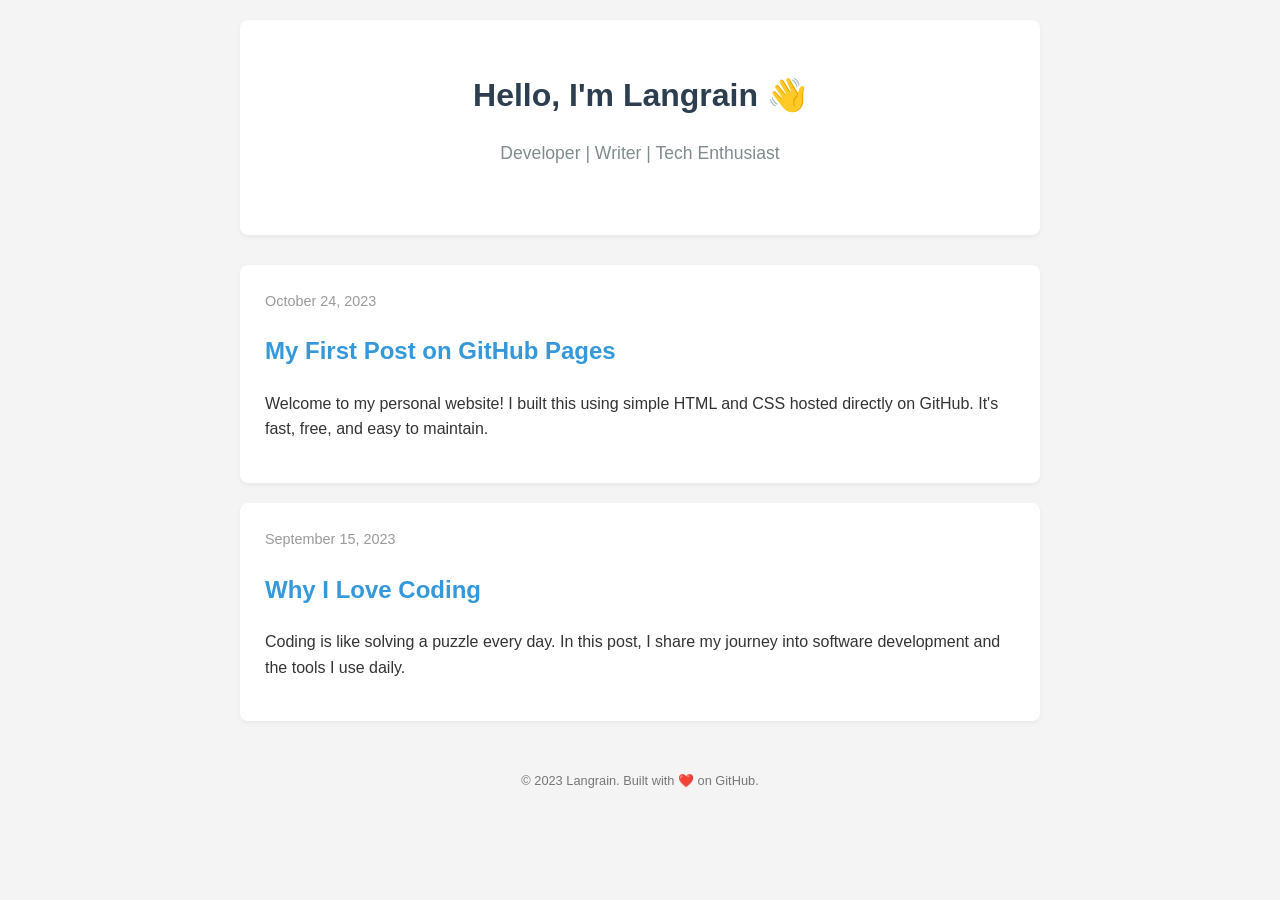
==== index.html @ 8a7f22d3 "Rename index to index.html" ====
<!DOCTYPE html>
<html lang="en">
<head>
    <meta charset="UTF-8">
    <meta name="viewport" content="width=device-width, initial-scale=1.0">
    <title>Langrain's Personal Blog</title>
    <style>
        body {
            font-family: 'Helvetica Neue', Arial, sans-serif;
            line-height: 1.6;
            color: #333;
            max-width: 800px;
            margin: 0 auto;
            padding: 20px;
            background-color: #f4f4f4;
        }
        header {
            text-align: center;
            padding: 50px 0;
            background: white;
            border-radius: 8px;
            box-shadow: 0 2px 5px rgba(0,0,0,0.05);
            margin-bottom: 30px;
        }
        h1 { margin: 0; color: #2c3e50; }
        .subtitle { color: #7f8c8d; font-size: 1.1em; }
        .post-card {
            background: white;
            padding: 25px;
            margin-bottom: 20px;
            border-radius: 8px;
            box-shadow: 0 2px 5px rgba(0,0,0,0.05);
        }
        .date { color: #999; font-size: 0.9em; display: block; margin-bottom: 10px; }
        a { color: #3498db; text-decoration: none; }
        a:hover { text-decoration: underline; }
        footer { text-align: center; margin-top: 50px; color: #777; font-size: 0.8em; }
    </style>
</head>
<body>

    <header>
        <h1>Hello, I'm Langrain 👋</h1>
        <p class="subtitle">Developer | Writer | Tech Enthusiast</p>
    </header>

    <main>
        <!-- Article 1 -->
        <article class="post-card">
            <span class="date">October 24, 2023</span>
            <h2><a href="#">My First Post on GitHub Pages</a></h2>
            <p>Welcome to my personal website! I built this using simple HTML and CSS hosted directly on GitHub. It's fast, free, and easy to maintain.</p>
        </article>

        <!-- Article 2 -->
        <article class="post-card">
            <span class="date">September 15, 2023</span>
            <h2><a href="#">Why I Love Coding</a></h2>
            <p>Coding is like solving a puzzle every day. In this post, I share my journey into software development and the tools I use daily.</p>
        </article>
    </main>

    <footer>
        <p>&copy; 2023 Langrain. Built with ❤️ on GitHub.</p>
    </footer>

</body>
</html>
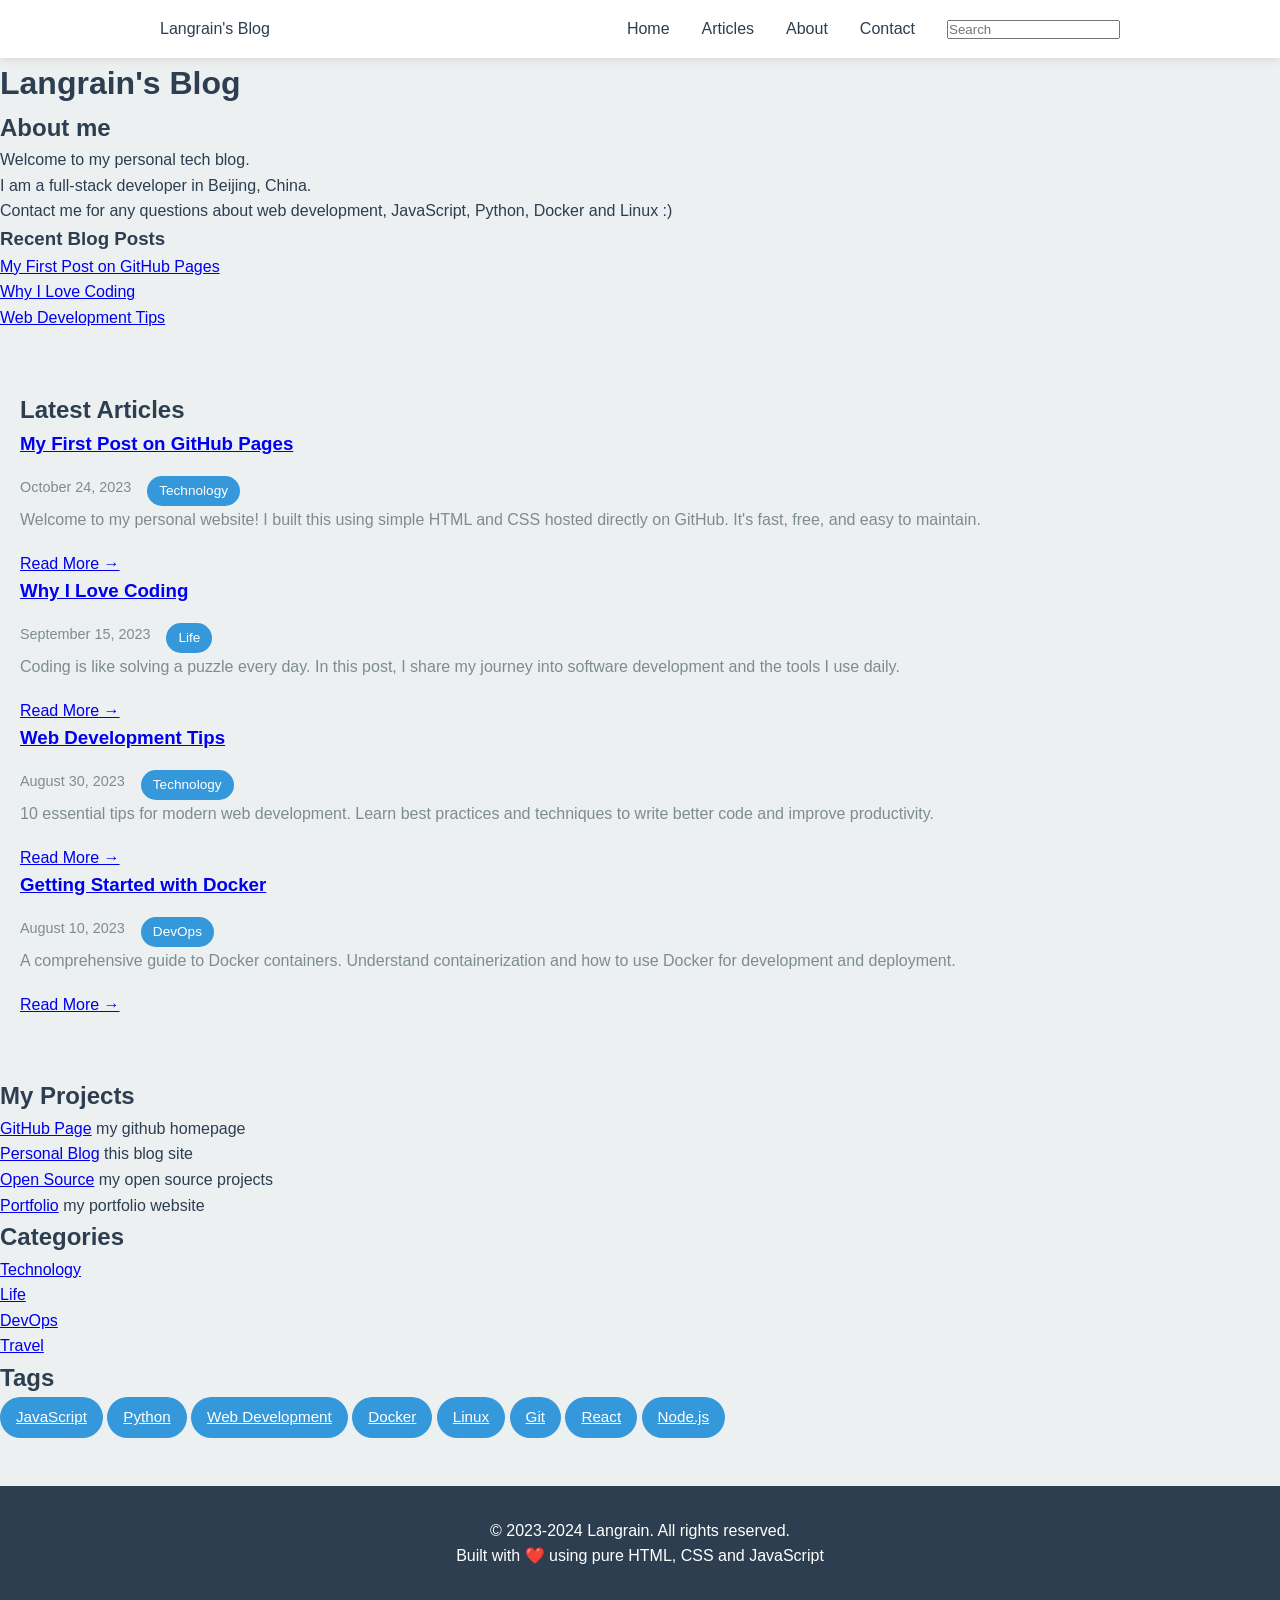
==== commit 502d3864: "更新为简约三栏布局设计" ====
--- a/index.html
+++ b/index.html
@@ -1,68 +1,136 @@
 <!DOCTYPE html>
-<html lang="en">
+<html lang="zh-CN">
 <head>
     <meta charset="UTF-8">
     <meta name="viewport" content="width=device-width, initial-scale=1.0">
-    <title>Langrain's Personal Blog</title>
-    <style>
-        body {
-            font-family: 'Helvetica Neue', Arial, sans-serif;
-            line-height: 1.6;
-            color: #333;
-            max-width: 800px;
-            margin: 0 auto;
-            padding: 20px;
-            background-color: #f4f4f4;
-        }
-        header {
-            text-align: center;
-            padding: 50px 0;
-            background: white;
-            border-radius: 8px;
-            box-shadow: 0 2px 5px rgba(0,0,0,0.05);
-            margin-bottom: 30px;
-        }
-        h1 { margin: 0; color: #2c3e50; }
-        .subtitle { color: #7f8c8d; font-size: 1.1em; }
-        .post-card {
-            background: white;
-            padding: 25px;
-            margin-bottom: 20px;
-            border-radius: 8px;
-            box-shadow: 0 2px 5px rgba(0,0,0,0.05);
-        }
-        .date { color: #999; font-size: 0.9em; display: block; margin-bottom: 10px; }
-        a { color: #3498db; text-decoration: none; }
-        a:hover { text-decoration: underline; }
-        footer { text-align: center; margin-top: 50px; color: #777; font-size: 0.8em; }
-    </style>
+    <meta name="description" content="Langrain的个人博客 - 分享技术、思想和生活">
+    <meta name="keywords" content="博客,编程,技术,开发者">
+    <meta name="author" content="Langrain">
+    <title>Langrain - 个人博客</title>
+    <link rel="stylesheet" href="styles.css">
 </head>
 <body>
+    <!-- 导航栏 -->
+    <nav class="navbar">
+        <div class="nav-container">
+            <span class="site-title">Langrain's Blog</span>
+            <ul class="nav-menu">
+                <li><a href="#" class="nav-link">Home</a></li>
+                <li><a href="#articles" class="nav-link">Articles</a></li>
+                <li><a href="#about" class="nav-link">About</a></li>
+                <li><a href="#contact" class="nav-link">Contact</a></li>
+                <li><input type="text" placeholder="Search" class="search-box"></li>
+            </ul>
+        </div>
+    </nav>
 
-    <header>
-        <h1>Hello, I'm Langrain 👋</h1>
-        <p class="subtitle">Developer | Writer | Tech Enthusiast</p>
+    <!-- 页面标题 -->
+    <header class="page-header">
+        <h1>Langrain's Blog</h1>
     </header>
 
-    <main>
-        <!-- Article 1 -->
-        <article class="post-card">
-            <span class="date">October 24, 2023</span>
-            <h2><a href="#">My First Post on GitHub Pages</a></h2>
-            <p>Welcome to my personal website! I built this using simple HTML and CSS hosted directly on GitHub. It's fast, free, and easy to maintain.</p>
-        </article>
+    <!-- 主容器 -->
+    <div class="main-container">
+        <!-- 左侧：关于我 -->
+        <aside class="sidebar left-sidebar">
+            <h2>About me</h2>
+            <p>Welcome to my personal tech blog.</p>
+            <p>I am a full-stack developer in Beijing, China.</p>
+            <p><span class="highlight">Contact me</span> for any questions about web development, JavaScript, Python, Docker and Linux :)</p>
+            
+            <h3>Recent Blog Posts</h3>
+            <ul class="recent-posts">
+                <li><a href="#">My First Post on GitHub Pages</a></li>
+                <li><a href="#">Why I Love Coding</a></li>
+                <li><a href="#">Web Development Tips</a></li>
+            </ul>
+        </aside>
 
-        <!-- Article 2 -->
-        <article class="post-card">
-            <span class="date">September 15, 2023</span>
-            <h2><a href="#">Why I Love Coding</a></h2>
-            <p>Coding is like solving a puzzle every day. In this post, I share my journey into software development and the tools I use daily.</p>
-        </article>
-    </main>
+        <!-- 中间：文章列表 -->
+        <main class="content">
+            <section id="articles" class="articles-section">
+                <h2>Latest Articles</h2>
+                
+                <article class="post">
+                    <h3 class="post-title"><a href="#">My First Post on GitHub Pages</a></h3>
+                    <div class="post-meta">
+                        <span class="date">October 24, 2023</span>
+                        <span class="category">Technology</span>
+                    </div>
+                    <p class="post-excerpt">Welcome to my personal website! I built this using simple HTML and CSS hosted directly on GitHub. It's fast, free, and easy to maintain.</p>
+                    <a href="#" class="read-more">Read More →</a>
+                </article>
 
-    <footer>
-        <p>&copy; 2023 Langrain. Built with ❤️ on GitHub.</p>
+                <article class="post">
+                    <h3 class="post-title"><a href="#">Why I Love Coding</a></h3>
+                    <div class="post-meta">
+                        <span class="date">September 15, 2023</span>
+                        <span class="category">Life</span>
+                    </div>
+                    <p class="post-excerpt">Coding is like solving a puzzle every day. In this post, I share my journey into software development and the tools I use daily.</p>
+                    <a href="#" class="read-more">Read More →</a>
+                </article>
+
+                <article class="post">
+                    <h3 class="post-title"><a href="#">Web Development Tips</a></h3>
+                    <div class="post-meta">
+                        <span class="date">August 30, 2023</span>
+                        <span class="category">Technology</span>
+                    </div>
+                    <p class="post-excerpt">10 essential tips for modern web development. Learn best practices and techniques to write better code and improve productivity.</p>
+                    <a href="#" class="read-more">Read More →</a>
+                </article>
+
+                <article class="post">
+                    <h3 class="post-title"><a href="#">Getting Started with Docker</a></h3>
+                    <div class="post-meta">
+                        <span class="date">August 10, 2023</span>
+                        <span class="category">DevOps</span>
+                    </div>
+                    <p class="post-excerpt">A comprehensive guide to Docker containers. Understand containerization and how to use Docker for development and deployment.</p>
+                    <a href="#" class="read-more">Read More →</a>
+                </article>
+            </section>
+        </main>
+
+        <!-- 右侧：项目 -->
+        <aside class="sidebar right-sidebar">
+            <h2>My Projects</h2>
+            <ul class="projects-list">
+                <li><a href="https://github.com/langrain" target="_blank">GitHub Page</a> my github homepage</li>
+                <li><a href="#" target="_blank">Personal Blog</a> this blog site</li>
+                <li><a href="#" target="_blank">Open Source</a> my open source projects</li>
+                <li><a href="#" target="_blank">Portfolio</a> my portfolio website</li>
+            </ul>
+
+            <h2>Categories</h2>
+            <ul class="categories-list">
+                <li><a href="#">Technology</a></li>
+                <li><a href="#">Life</a></li>
+                <li><a href="#">DevOps</a></li>
+                <li><a href="#">Travel</a></li>
+            </ul>
+
+            <h2>Tags</h2>
+            <div class="tags-cloud">
+                <a href="#" class="tag">JavaScript</a>
+                <a href="#" class="tag">Python</a>
+                <a href="#" class="tag">Web Development</a>
+                <a href="#" class="tag">Docker</a>
+                <a href="#" class="tag">Linux</a>
+                <a href="#" class="tag">Git</a>
+                <a href="#" class="tag">React</a>
+                <a href="#" class="tag">Node.js</a>
+            </div>
+        </aside>
+    </div>
+
+    <!-- 页脚 -->
+    <footer class="footer">
+        <p>&copy; 2023-2024 Langrain. All rights reserved.</p>
+        <p>Built with ❤️ using pure HTML, CSS and JavaScript</p>
     </footer>
 
+    <script src="script.js"></script>
 </body>
 </html>
--- a/styles.css
+++ b/styles.css
@@ -0,0 +1,440 @@
+/* ===== 全局样式 ===== */
+* {
+    margin: 0;
+    padding: 0;
+    box-sizing: border-box;
+}
+
+:root {
+    --primary-color: #3498db;
+    --secondary-color: #2c3e50;
+    --accent-color: #e74c3c;
+    --bg-light: #ecf0f1;
+    --bg-white: #ffffff;
+    --text-dark: #2c3e50;
+    --text-light: #7f8c8d;
+    --border-color: #bdc3c7;
+    --shadow: 0 2px 8px rgba(0, 0, 0, 0.1);
+    --shadow-lg: 0 4px 16px rgba(0, 0, 0, 0.15);
+}
+
+html {
+    scroll-behavior: smooth;
+}
+
+body {
+    font-family: 'Segoe UI', Tahoma, Geneva, Verdana, sans-serif;
+    line-height: 1.6;
+    color: var(--text-dark);
+    background-color: var(--bg-light);
+}
+
+.container {
+    max-width: 1000px;
+    margin: 0 auto;
+    padding: 0 20px;
+}
+
+/* ===== 导航栏 ===== */
+.navbar {
+    background: var(--bg-white);
+    box-shadow: var(--shadow);
+    position: sticky;
+    top: 0;
+    z-index: 100;
+}
+
+.nav-container {
+    max-width: 1000px;
+    margin: 0 auto;
+    padding: 1rem 20px;
+    display: flex;
+    justify-content: space-between;
+    align-items: center;
+}
+
+.nav-logo a {
+    font-size: 1.8rem;
+    font-weight: bold;
+    color: var(--primary-color);
+    text-decoration: none;
+}
+
+.nav-menu {
+    display: flex;
+    list-style: none;
+    gap: 2rem;
+}
+
+.nav-link {
+    color: var(--text-dark);
+    text-decoration: none;
+    font-weight: 500;
+    transition: color 0.3s ease;
+}
+
+.nav-link:hover {
+    color: var(--primary-color);
+}
+
+.hamburger {
+    display: none;
+    flex-direction: column;
+    cursor: pointer;
+}
+
+.hamburger span {
+    width: 25px;
+    height: 3px;
+    background: var(--text-dark);
+    margin: 5px 0;
+    transition: 0.3s;
+}
+
+/* ===== 英雄区 ===== */
+.hero {
+    background: linear-gradient(135deg, var(--primary-color), var(--secondary-color));
+    color: white;
+    padding: 100px 20px;
+    text-align: center;
+    animation: fadeIn 0.8s ease;
+}
+
+.hero-content h1 {
+    font-size: 3rem;
+    margin-bottom: 1rem;
+    animation: slideUp 0.8s ease;
+}
+
+.subtitle {
+    font-size: 1.5rem;
+    margin-bottom: 1rem;
+    opacity: 0.9;
+    animation: slideUp 0.8s ease 0.1s both;
+}
+
+.description {
+    font-size: 1.1rem;
+    margin-bottom: 2rem;
+    opacity: 0.85;
+    animation: slideUp 0.8s ease 0.2s both;
+}
+
+/* ===== 按钮 ===== */
+.btn {
+    display: inline-block;
+    padding: 12px 30px;
+    border: none;
+    border-radius: 5px;
+    font-size: 1rem;
+    font-weight: 600;
+    cursor: pointer;
+    text-decoration: none;
+    transition: all 0.3s ease;
+}
+
+.btn-primary {
+    background: var(--accent-color);
+    color: white;
+}
+
+.btn-primary:hover {
+    background: #c0392b;
+    transform: translateY(-2px);
+    box-shadow: var(--shadow-lg);
+}
+
+.btn-secondary {
+    background: var(--primary-color);
+    color: white;
+}
+
+.btn-secondary:hover {
+    background: #2980b9;
+    transform: translateY(-2px);
+}
+
+/* ===== 文章部分 ===== */
+.articles-section {
+    padding: 60px 20px;
+    background: var(--bg-light);
+}
+
+.section-title {
+    text-align: center;
+    font-size: 2.5rem;
+    margin-bottom: 3rem;
+    color: var(--text-dark);
+    position: relative;
+    padding-bottom: 1rem;
+}
+
+.section-title::after {
+    content: '';
+    display: block;
+    width: 60px;
+    height: 4px;
+    background: var(--primary-color);
+    margin: 1rem auto 0;
+}
+
+.articles-grid {
+    display: grid;
+    grid-template-columns: repeat(auto-fit, minmax(300px, 1fr));
+    gap: 2rem;
+    margin-bottom: 3rem;
+}
+
+.post-card {
+    background: var(--bg-white);
+    border-radius: 8px;
+    padding: 2rem;
+    box-shadow: var(--shadow);
+    transition: all 0.3s ease;
+    display: flex;
+    flex-direction: column;
+}
+
+.post-card:hover {
+    transform: translateY(-5px);
+    box-shadow: var(--shadow-lg);
+}
+
+.post-header {
+    margin-bottom: 1rem;
+}
+
+.post-header h3 {
+    margin-bottom: 0.5rem;
+}
+
+.post-header a {
+    color: var(--text-dark);
+    text-decoration: none;
+    font-weight: 600;
+}
+
+.post-header a:hover {
+    color: var(--primary-color);
+}
+
+.date {
+    color: var(--text-light);
+    font-size: 0.9rem;
+    display: block;
+}
+
+.post-excerpt {
+    color: var(--text-light);
+    margin-bottom: 1rem;
+    flex-grow: 1;
+    line-height: 1.8;
+}
+
+.post-meta {
+    display: flex;
+    gap: 1rem;
+    flex-wrap: wrap;
+    padding-top: 1rem;
+    border-top: 1px solid var(--bg-light);
+}
+
+.category {
+    display: inline-block;
+    background: var(--primary-color);
+    color: white;
+    padding: 4px 12px;
+    border-radius: 20px;
+    font-size: 0.85rem;
+    font-weight: 500;
+}
+
+.read-time {
+    color: var(--text-light);
+    font-size: 0.9rem;
+}
+
+.load-more {
+    text-align: center;
+}
+
+/* ===== 关于部分 ===== */
+.about-section {
+    padding: 60px 20px;
+    background: var(--bg-white);
+}
+
+.about-content {
+    max-width: 800px;
+    margin: 0 auto;
+}
+
+.about-text p {
+    font-size: 1.1rem;
+    line-height: 1.8;
+    margin-bottom: 1.5rem;
+    color: var(--text-light);
+}
+
+.skills {
+    margin-top: 2rem;
+}
+
+.skills h3 {
+    margin-bottom: 1rem;
+    color: var(--text-dark);
+}
+
+.skill-tags {
+    display: flex;
+    flex-wrap: wrap;
+    gap: 0.8rem;
+}
+
+.tag {
+    display: inline-block;
+    background: var(--primary-color);
+    color: white;
+    padding: 8px 16px;
+    border-radius: 25px;
+    font-size: 0.95rem;
+    font-weight: 500;
+}
+
+/* ===== 联系部分 ===== */
+.contact-section {
+    padding: 60px 20px;
+    background: var(--bg-light);
+}
+
+.contact-content {
+    text-align: center;
+    max-width: 800px;
+    margin: 0 auto;
+}
+
+.contact-content > p {
+    font-size: 1.1rem;
+    color: var(--text-light);
+    margin-bottom: 2rem;
+}
+
+.contact-links {
+    display: grid;
+    grid-template-columns: repeat(auto-fit, minmax(150px, 1fr));
+    gap: 2rem;
+    margin-top: 2rem;
+}
+
+.contact-item {
+    display: flex;
+    flex-direction: column;
+    align-items: center;
+    gap: 0.8rem;
+    padding: 2rem;
+    background: var(--bg-white);
+    border-radius: 8px;
+    text-decoration: none;
+    color: var(--text-dark);
+    transition: all 0.3s ease;
+    box-shadow: var(--shadow);
+}
+
+.contact-item:hover {
+    transform: translateY(-5px);
+    color: var(--primary-color);
+    box-shadow: var(--shadow-lg);
+}
+
+.contact-item .icon {
+    font-size: 2.5rem;
+}
+
+/* ===== 页脚 ===== */
+.footer {
+    background: var(--secondary-color);
+    color: white;
+    text-align: center;
+    padding: 2rem 20px;
+    margin-top: 3rem;
+}
+
+.footer-content p {
+    margin: 0.5rem 0;
+    opacity: 0.9;
+}
+
+/* ===== 动画 ===== */
+@keyframes fadeIn {
+    from {
+        opacity: 0;
+    }
+    to {
+        opacity: 1;
+    }
+}
+
+@keyframes slideUp {
+    from {
+        opacity: 0;
+        transform: translateY(20px);
+    }
+    to {
+        opacity: 1;
+        transform: translateY(0);
+    }
+}
+
+/* ===== 响应式设计 ===== */
+@media (max-width: 768px) {
+    .nav-menu {
+        display: none;
+    }
+
+    .hamburger {
+        display: flex;
+    }
+
+    .hero-content h1 {
+        font-size: 2rem;
+    }
+
+    .subtitle {
+        font-size: 1.2rem;
+    }
+
+    .section-title {
+        font-size: 2rem;
+    }
+
+    .articles-grid {
+        grid-template-columns: 1fr;
+    }
+
+    .contact-links {
+        grid-template-columns: repeat(2, 1fr);
+    }
+}
+
+@media (max-width: 480px) {
+    .hero-content h1 {
+        font-size: 1.5rem;
+    }
+
+    .subtitle {
+        font-size: 1rem;
+    }
+
+    .btn {
+        padding: 10px 20px;
+        font-size: 0.9rem;
+    }
+
+    .contact-links {
+        grid-template-columns: 1fr;
+    }
+
+    .skill-tags {
+        justify-content: center;
+    }
+}
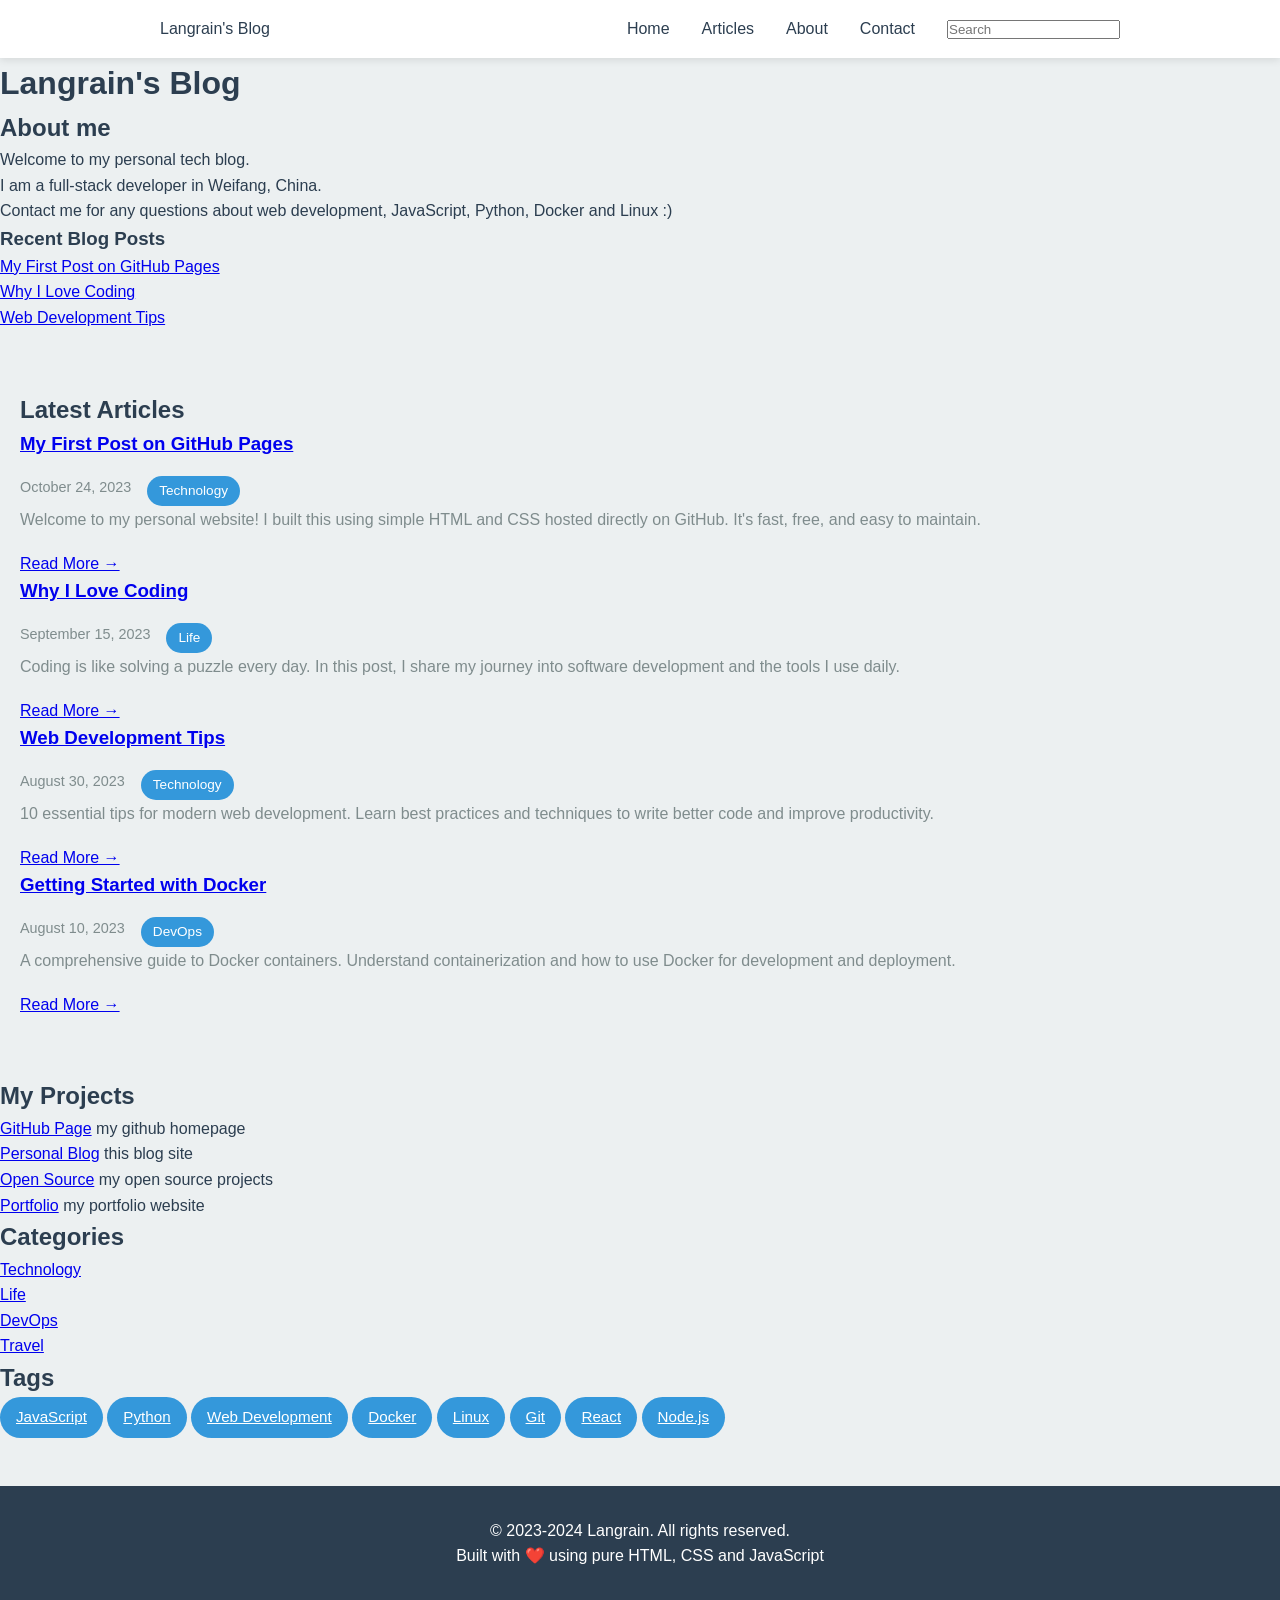
==== commit 73e848fc: "更新 index.html" ====
--- a/index.html
+++ b/index.html
@@ -6,7 +6,7 @@
     <meta name="description" content="Langrain的个人博客 - 分享技术、思想和生活">
     <meta name="keywords" content="博客,编程,技术,开发者">
     <meta name="author" content="Langrain">
-    <title>Langrain - 个人博客</title>
+    <title>Langrain - my blog</title>
     <link rel="stylesheet" href="styles.css">
 </head>
 <body>
@@ -35,7 +35,7 @@
         <aside class="sidebar left-sidebar">
             <h2>About me</h2>
             <p>Welcome to my personal tech blog.</p>
-            <p>I am a full-stack developer in Beijing, China.</p>
+            <p>I am a full-stack developer in Weifang, China.</p>
             <p><span class="highlight">Contact me</span> for any questions about web development, JavaScript, Python, Docker and Linux :)</p>
             
             <h3>Recent Blog Posts</h3>
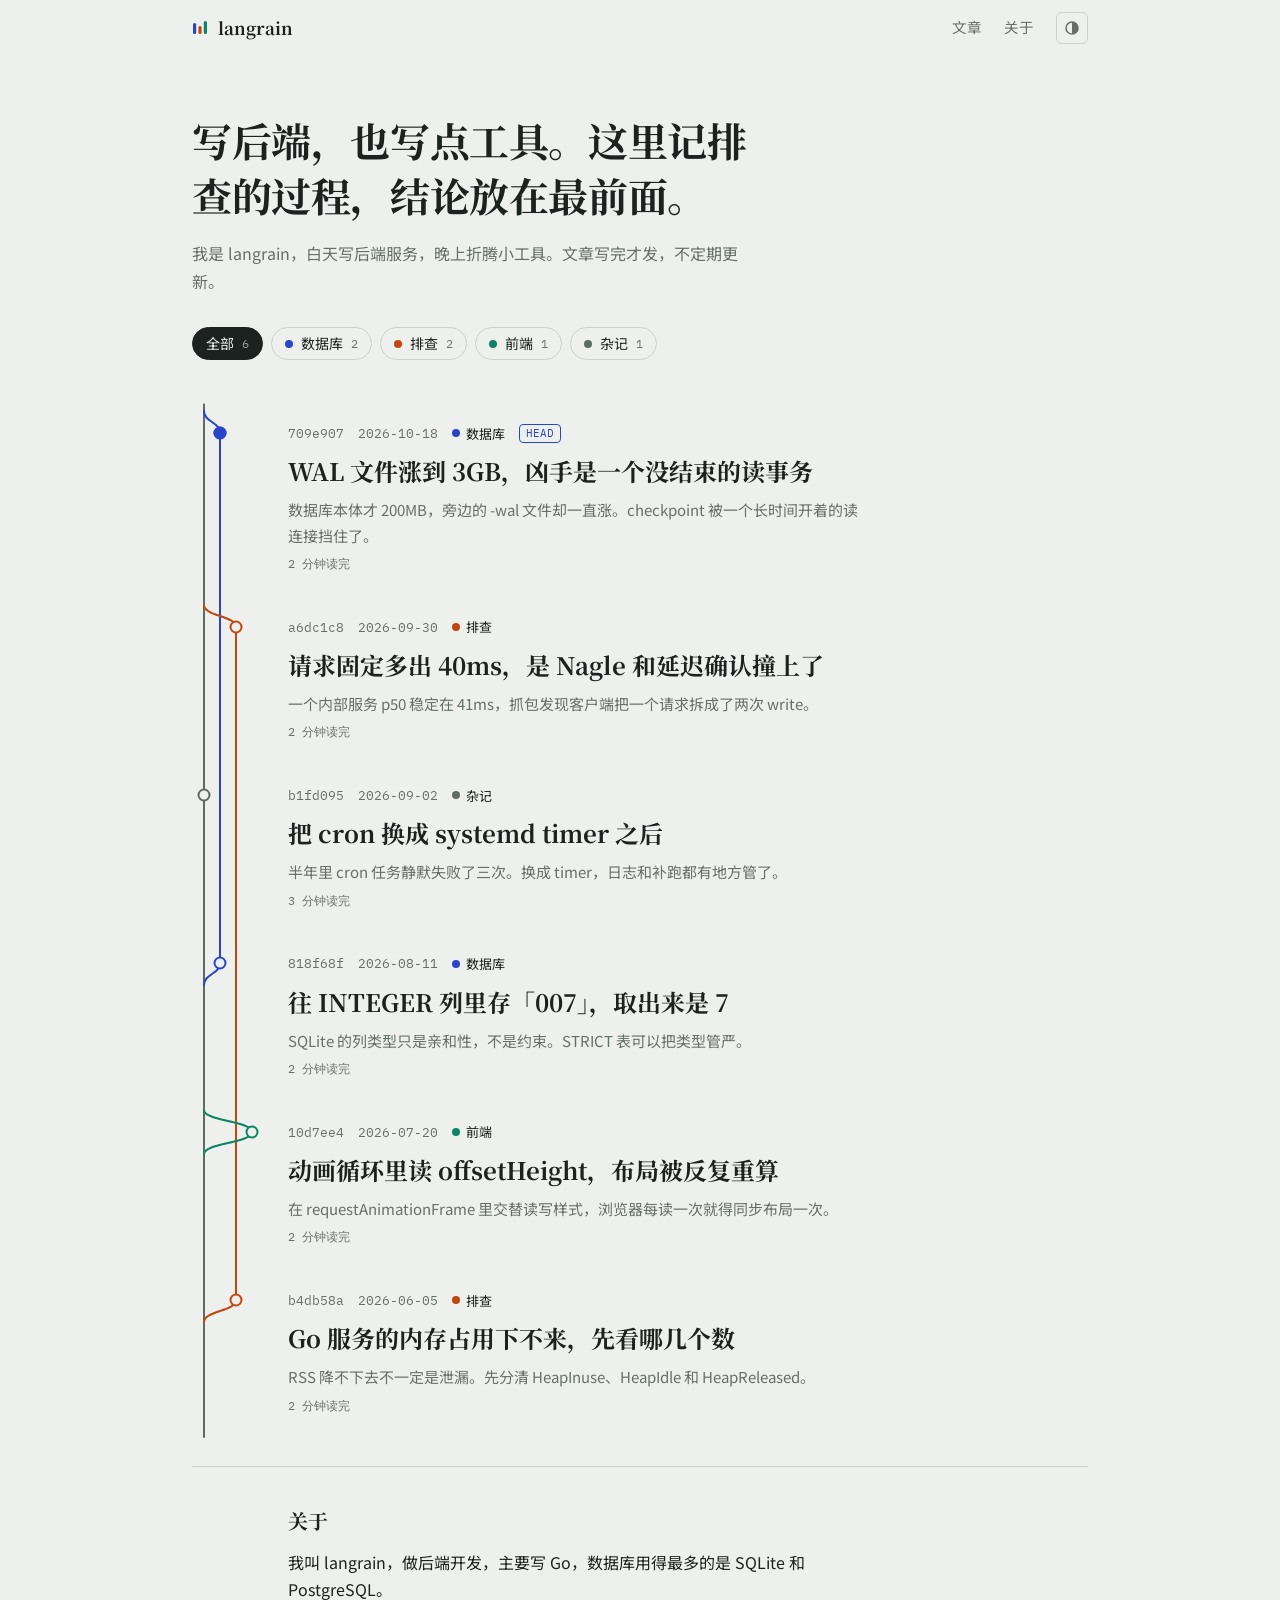
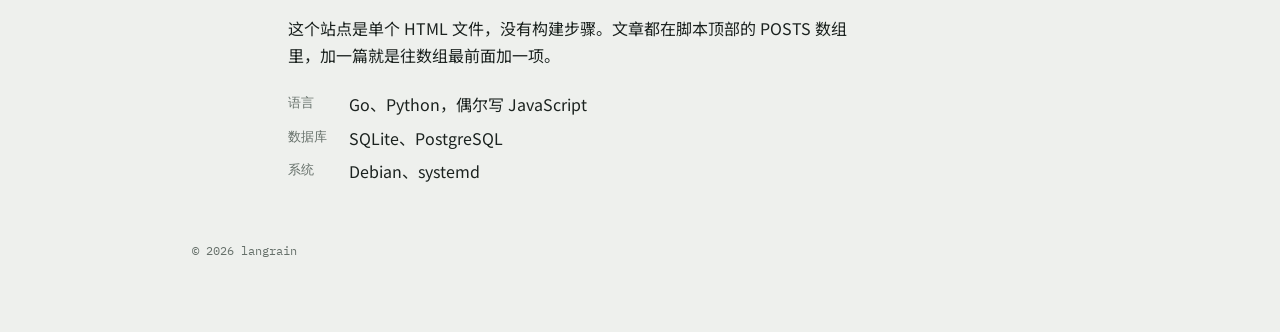
==== commit 9436d1ef: "Rename langrain 的笔记.html to index.html" ====
--- a/index.html
+++ b/index.html
@@ -1,136 +1,785 @@
-<!DOCTYPE html>
-<html lang="zh-CN">
-<head>
-    <meta charset="UTF-8">
-    <meta name="viewport" content="width=device-width, initial-scale=1.0">
-    <meta name="description" content="Langrain的个人博客 - 分享技术、思想和生活">
-    <meta name="keywords" content="博客,编程,技术,开发者">
-    <meta name="author" content="Langrain">
-    <title>Langrain - my blog</title>
-    <link rel="stylesheet" href="styles.css">
-</head>
-<body>
-    <!-- 导航栏 -->
-    <nav class="navbar">
-        <div class="nav-container">
-            <span class="site-title">Langrain's Blog</span>
-            <ul class="nav-menu">
-                <li><a href="#" class="nav-link">Home</a></li>
-                <li><a href="#articles" class="nav-link">Articles</a></li>
-                <li><a href="#about" class="nav-link">About</a></li>
-                <li><a href="#contact" class="nav-link">Contact</a></li>
-                <li><input type="text" placeholder="Search" class="search-box"></li>
-            </ul>
-        </div>
-    </nav>
-
-    <!-- 页面标题 -->
-    <header class="page-header">
-        <h1>Langrain's Blog</h1>
+<!doctype html><html><head><meta charset=utf8><meta name=viewport content="width=device-width,initial-scale=1,viewport-fit=cover"><style>:root{color-scheme:light;box-sizing:border-box;padding-top:env(safe-area-inset-top,0px);padding-bottom:env(safe-area-inset-bottom,0px)}html{scroll-padding-top:env(safe-area-inset-top,0px)}body{margin:0;padding:0;font:14px -apple-system,BlinkMacSystemFont,sans-serif;background:#fff;color:#000}img{max-width:100%}[hidden]:not([hidden=until-found i]){display:none!important}</style></head><body>
+<title>langrain 的笔记</title>
+<meta name="claude:viewport-fit-sides" content="cover">
+<link rel="stylesheet" href="https://fonts.googleapis.com/css2?family=IBM+Plex+Mono:wght@400;500&family=Noto+Sans+SC:wght@400;500;700&family=Noto+Serif+SC:wght@400;600;700&display=swap">
+<style>
+/* 版式：顶部一句话 + 一条提交历史。文章按时间倒序排在左侧的分支图旁边，分支对应主题（数据库 / 排查 / 前端 / 杂记）。 */
+:root {
+  --bg: #EEF0ED;
+  --ink: #1B221F;
+  --muted: #66706A;
+  --line: #CBD1CB;
+  --accent: #2B45C8;
+  --l0: #5F6B65;
+  --l1: #2B45C8;
+  --l2: #C2470F;
+  --l3: #0E8466;
+  --code-bg: #E3E7E2;
+  --code-ink: #1B221F;
+  --code-cmt: #76807A;
+  --code-str: #9A3A12;
+  --f-sans: "Noto Sans SC", "PingFang SC", "Hiragino Sans GB", "Microsoft YaHei", system-ui, sans-serif;
+  --f-serif: "Noto Serif SC", "Songti SC", "STSong", "SimSun", serif;
+  --f-mono: "IBM Plex Mono", ui-monospace, SFMono-Regular, Menlo, Consolas, monospace;
+  --measure: 42rem;
+  --rail-pad: 88px;
+}
+@media (prefers-color-scheme: dark) {
+  :root:not([data-theme="light"]) {
+    --bg: #141917;
+    --ink: #E1E7E3;
+    --muted: #8C9791;
+    --line: #2D3632;
+    --accent: #8CA0FF;
+    --l0: #9AA69F;
+    --l1: #8CA0FF;
+    --l2: #F29559;
+    --l3: #42CDA4;
+    --code-bg: #1B2220;
+    --code-ink: #E1E7E3;
+    --code-cmt: #7E8984;
+    --code-str: #F0A97C;
+    color-scheme: dark;
+  }
+}
+:root[data-theme="dark"] {
+  --bg: #141917;
+  --ink: #E1E7E3;
+  --muted: #8C9791;
+  --line: #2D3632;
+  --accent: #8CA0FF;
+  --l0: #9AA69F;
+  --l1: #8CA0FF;
+  --l2: #F29559;
+  --l3: #42CDA4;
+  --code-bg: #1B2220;
+  --code-ink: #E1E7E3;
+  --code-cmt: #7E8984;
+  --code-str: #F0A97C;
+  color-scheme: dark;
+}
+
+* { box-sizing: border-box; }
+html { -webkit-text-size-adjust: 100%; }
+body {
+  background: var(--bg);
+  color: var(--ink);
+  font: 16px/1.7 var(--f-sans);
+  -webkit-font-smoothing: antialiased;
+  transition: background-color .3s, color .3s;
+}
+body::before {
+  content: ""; position: fixed; inset: 0 0 auto; height: env(safe-area-inset-top, 0px);
+  z-index: 10; background: var(--bg);
+}
+::selection { background: color-mix(in srgb, var(--accent) 28%, transparent); }
+a { color: inherit; }
+:focus-visible { outline: 2px solid var(--accent); outline-offset: 3px; border-radius: 2px; }
+button { font: inherit; color: inherit; }
+
+.shell {
+  padding-block: 0;
+  padding-left: max(16px, env(safe-area-inset-left, 0px));
+  padding-right: max(16px, env(safe-area-inset-right, 0px));
+  overflow-x: clip;
+}
+.wrap { max-width: 56rem; margin: 0 auto; }
+
+/* 顶栏 */
+.top {
+  position: sticky; top: env(safe-area-inset-top, 0px); z-index: 12;
+  display: flex; align-items: center; justify-content: space-between;
+  height: 56px; background: var(--bg);
+  border-bottom: 1px solid transparent;
+  transition: border-color .25s, background-color .3s;
+}
+.top.stuck { border-bottom-color: var(--line); }
+.brand { display: inline-flex; align-items: center; gap: 10px; text-decoration: none; font: 700 17px/1 var(--f-serif); }
+.brand svg rect { transition: transform .3s cubic-bezier(.3,1.5,.5,1); transform-box: fill-box; transform-origin: 50% 100%; }
+.brand:hover svg rect:nth-child(1) { transform: scaleY(.7); }
+.brand:hover svg rect:nth-child(2) { transform: scaleY(1.3); }
+.brand:hover svg rect:nth-child(3) { transform: scaleY(.85); }
+.nav { display: flex; align-items: center; gap: 22px; }
+.nav a { text-decoration: none; font-size: 14.5px; color: var(--muted); transition: color .2s; }
+.nav a:hover { color: var(--ink); }
+.theme {
+  width: 32px; height: 32px; display: grid; place-items: center; cursor: pointer;
+  background: transparent; border: 1px solid var(--line); border-radius: 6px; color: var(--muted);
+  transition: color .2s, border-color .2s;
+}
+.theme:hover { color: var(--ink); border-color: var(--muted); }
+.theme svg { transition: transform .5s cubic-bezier(.3,1.4,.5,1); }
+.theme.flip svg { transform: rotate(180deg); }
+
+/* 进场 */
+#view.enter { animation: enter .4s cubic-bezier(.2,.7,.2,1); }
+@keyframes enter { from { opacity: 0; transform: translateY(10px); } }
+
+/* 首页 */
+.intro { padding: 56px 0 8px; }
+.lede {
+  margin: 0; max-width: 22em;
+  font: 700 clamp(1.65rem, 4.6vw, 2.5rem)/1.38 var(--f-serif);
+  letter-spacing: -.01em; text-wrap: balance;
+}
+.sub { margin: 18px 0 0; max-width: 36em; color: var(--muted); }
+.chips { display: flex; flex-wrap: wrap; gap: 8px; margin-top: 32px; }
+.chip {
+  display: inline-flex; align-items: center; gap: 8px; cursor: pointer;
+  padding: 6px 13px; font-size: 14px; line-height: 1.4;
+  background: transparent; border: 1px solid var(--line); border-radius: 999px;
+  transition: background-color .2s, color .2s, border-color .2s;
+}
+.chip:hover { border-color: var(--muted); }
+.chip[aria-pressed="true"] { background: var(--ink); color: var(--bg); border-color: var(--ink); }
+.chip .n { font: 12px/1 var(--f-mono); opacity: .6; }
+.dot { display: inline-block; width: 8px; height: 8px; border-radius: 50%; flex: none; }
+
+.log { position: relative; margin-top: 36px; }
+.commits { list-style: none; margin: 0; padding: 18px 0 0; position: relative; }
+#graph { position: absolute; left: 0; top: 0; pointer-events: none; overflow: visible; }
+.commit {
+  position: relative; padding: 0 0 46px var(--rail-pad);
+  transition: opacity .35s;
+}
+.commit.dim { opacity: .32; }
+.meta { display: flex; flex-wrap: wrap; align-items: center; gap: 4px 14px; min-height: 22px; font: 12.5px/1.2 var(--f-mono); color: var(--muted); }
+.br { display: inline-flex; align-items: center; gap: 6px; font: 13px/1.2 var(--f-sans); color: var(--ink); }
+.headb { padding: 2px 6px; border: 1px solid var(--accent); border-radius: 4px; color: var(--accent); font-size: 11px; }
+.commit h2 {
+  margin: 10px 0 8px; font: 700 clamp(1.2rem, 2.6vw, 1.5rem)/1.45 var(--f-serif);
+  text-wrap: balance; transition: transform .25s cubic-bezier(.2,.7,.2,1);
+}
+.commit:hover h2 { transform: translateX(4px); }
+.commit h2 a {
+  text-decoration: none; padding-bottom: 2px;
+  background: linear-gradient(var(--c), var(--c)) 0 100% / 0 2px no-repeat;
+  transition: background-size .35s cubic-bezier(.2,.7,.2,1);
+}
+.commit:hover h2 a, .commit h2 a:focus-visible { background-size: 100% 2px; }
+.commit h2 a::after { content: ""; position: absolute; inset: 0; }
+.sum { margin: 0; max-width: 38em; font-size: 15px; color: var(--muted); }
+.foot { margin: 10px 0 0; font: 12px/1 var(--f-mono); color: var(--muted); }
+
+/* 分支图 */
+.gp { fill: none; stroke-width: 2; stroke-linecap: round; stroke-dasharray: .1 6; opacity: .45; }
+.p { fill: none; stroke-width: 2; stroke-linecap: round; }
+.gnode { fill: none; stroke-width: 1.5; opacity: .4; }
+.node {
+  fill: var(--bg); stroke-width: 2;
+  transform-box: fill-box; transform-origin: center; transform: scale(.4); opacity: 0;
+  transition: transform .4s cubic-bezier(.3,1.6,.5,1), opacity .2s;
+}
+.node.on { transform: scale(1); opacity: 1; }
+.node.on.hot { transform: scale(1.4); }
+.pulse { fill: none; stroke-width: 2; transform-box: fill-box; transform-origin: center; animation: pulse 2.6s ease-out infinite; }
+@keyframes pulse { 0% { transform: scale(1); opacity: .7; } 70%, 100% { transform: scale(2.6); opacity: 0; } }
+#graph [data-b] { transition: opacity .35s; }
+#graph [data-b].dim { opacity: .14; }
+
+.about { margin-top: 8px; padding: 40px 0 0 var(--rail-pad); border-top: 1px solid var(--line); scroll-margin-top: 72px; }
+.about h2 { margin: 0 0 14px; font: 700 1.25rem/1.4 var(--f-serif); }
+.about p { margin: 0 0 12px; max-width: 36em; }
+.about dl { display: grid; grid-template-columns: auto 1fr; gap: 6px 22px; margin: 22px 0 0; }
+.about dt { font: 13px/1.9 var(--f-mono); color: var(--muted); }
+.about dd { margin: 0; }
+.foot-site { padding: 56px 0 72px; font: 12px/1.6 var(--f-mono); color: var(--muted); }
+
+/* 文章 */
+#bar { position: fixed; left: 0; right: 0; top: env(safe-area-inset-top, 0px); height: 2px; z-index: 20; background: var(--accent); transform-origin: 0 50%; transform: scaleX(0); }
+.post { position: relative; max-width: var(--measure); margin: 0 auto; padding: 36px 0 24px; }
+.back { display: inline-flex; align-items: center; gap: 6px; font-size: 14px; color: var(--muted); text-decoration: none; transition: color .2s; }
+.back:hover { color: var(--ink); }
+.back svg { transition: transform .25s; }
+.back:hover svg { transform: translateX(-3px); }
+.post .meta { margin-top: 28px; }
+.post h1 { margin: 14px 0 14px; font: 700 clamp(1.7rem, 4.6vw, 2.4rem)/1.35 var(--f-serif); text-wrap: balance; }
+.dek { margin: 0; color: var(--muted); }
+.prose { margin-top: 40px; font: 17.5px/1.95 var(--f-serif); }
+.prose p { margin: 0 0 1.3em; }
+.prose h2 { margin: 2.1em 0 .7em; font: 700 1.3rem/1.5 var(--f-serif); scroll-margin-top: 84px; }
+.prose ul { margin: 0 0 1.3em; padding-left: 1.3em; }
+.prose li { margin: .4em 0; }
+.prose code { padding: .1em .38em; background: var(--code-bg); border-radius: 4px; font: .84em var(--f-mono); overflow-wrap: anywhere; }
+.code { margin: 1.6em 0; background: var(--code-bg); border-radius: 6px; overflow: hidden; font-family: var(--f-sans); }
+.code figcaption { display: flex; align-items: center; justify-content: space-between; padding: 5px 8px 5px 14px; border-bottom: 1px solid var(--line); font: 12px/1.6 var(--f-mono); color: var(--muted); }
+.copy { cursor: pointer; padding: 2px 9px; background: transparent; border: 1px solid transparent; border-radius: 4px; font: 12px/1.6 var(--f-sans); color: var(--muted); transition: color .2s, border-color .2s, background-color .2s; }
+.copy:hover { color: var(--ink); border-color: var(--line); }
+.copy.ok { color: var(--bg); background: var(--l3); border-color: var(--l3); }
+.code pre { margin: 0; padding: 14px 16px; overflow-x: auto; font: 13.5px/1.7 var(--f-mono); color: var(--code-ink); tab-size: 4; }
+.cmt { color: var(--code-cmt); }
+.str { color: var(--code-str); }
+
+.pager { display: grid; grid-template-columns: 1fr 1fr; gap: 16px; margin-top: 64px; padding-top: 22px; border-top: 1px solid var(--line); }
+.pg { display: block; padding: 6px 0; text-decoration: none; }
+.pg small { display: block; font: 12px/1.8 var(--f-mono); color: var(--muted); }
+.pg b { font: 600 16px/1.5 var(--f-serif); background: linear-gradient(currentColor, currentColor) 0 100% / 0 1px no-repeat; transition: background-size .3s; }
+.pg:hover b { background-size: 100% 1px; }
+.pg.next { text-align: right; }
+.pg.next b { background-position: 100% 100%; }
+
+.toc { display: none; }
+@media (min-width: 1240px) {
+  .toc { display: block; position: absolute; left: calc(100% + 48px); top: 0; bottom: 0; width: 190px; }
+  .toc nav { position: sticky; top: 96px; }
+  .toc ul { margin: 0; padding: 0; list-style: none; border-left: 1px solid var(--line); }
+  .toc button {
+    display: block; width: 100%; margin-left: -1px; padding: 6px 0 6px 14px; text-align: left; cursor: pointer;
+    background: none; border: 0; border-left: 2px solid transparent;
+    font-size: 13px; line-height: 1.5; color: var(--muted);
+    transition: color .2s, border-color .2s;
+  }
+  .toc button:hover { color: var(--ink); }
+  .toc li.on button { color: var(--ink); border-left-color: var(--accent); }
+}
+
+@media (max-width: 520px) {
+  .intro { padding-top: 40px; }
+  .pager { grid-template-columns: 1fr; }
+  .pg.next { text-align: left; }
+  .pg.next b { background-position: 0 100%; }
+  .prose { font-size: 17px; }
+}
+@media (prefers-reduced-motion: reduce) {
+  *, *::before, *::after { animation: none !important; transition: none !important; }
+}
+</style>
+
+<div class="shell">
+  <div class="wrap">
+    <header class="top" id="head">
+      <a class="brand" href="#" aria-label="langrain 的笔记，回到文章列表">
+        <svg width="16" height="16" viewBox="0 0 16 16" aria-hidden="true">
+          <rect x="1" y="3" width="3.2" height="11" rx="1.6" style="fill:var(--l1)"/>
+          <rect x="6.4" y="6" width="3.2" height="8" rx="1.6" style="fill:var(--l2)"/>
+          <rect x="11.8" y="1" width="3.2" height="13" rx="1.6" style="fill:var(--l3)"/>
+        </svg>
+        langrain
+      </a>
+      <nav class="nav" aria-label="站点">
+        <a href="#">文章</a>
+        <a href="#about">关于</a>
+        <button class="theme" id="theme" type="button" aria-label="切换深色或浅色" title="切换深色或浅色">
+          <svg width="16" height="16" viewBox="0 0 16 16" aria-hidden="true"><circle cx="8" cy="8" r="6" fill="none" stroke="currentColor" stroke-width="1.5"/><path d="M8 2a6 6 0 0 1 0 12z" fill="currentColor"/></svg>
+        </button>
+      </nav>
     </header>
-
-    <!-- 主容器 -->
-    <div class="main-container">
-        <!-- 左侧：关于我 -->
-        <aside class="sidebar left-sidebar">
-            <h2>About me</h2>
-            <p>Welcome to my personal tech blog.</p>
-            <p>I am a full-stack developer in Weifang, China.</p>
-            <p><span class="highlight">Contact me</span> for any questions about web development, JavaScript, Python, Docker and Linux :)</p>
-            
-            <h3>Recent Blog Posts</h3>
-            <ul class="recent-posts">
-                <li><a href="#">My First Post on GitHub Pages</a></li>
-                <li><a href="#">Why I Love Coding</a></li>
-                <li><a href="#">Web Development Tips</a></li>
-            </ul>
-        </aside>
-
-        <!-- 中间：文章列表 -->
-        <main class="content">
-            <section id="articles" class="articles-section">
-                <h2>Latest Articles</h2>
-                
-                <article class="post">
-                    <h3 class="post-title"><a href="#">My First Post on GitHub Pages</a></h3>
-                    <div class="post-meta">
-                        <span class="date">October 24, 2023</span>
-                        <span class="category">Technology</span>
-                    </div>
-                    <p class="post-excerpt">Welcome to my personal website! I built this using simple HTML and CSS hosted directly on GitHub. It's fast, free, and easy to maintain.</p>
-                    <a href="#" class="read-more">Read More →</a>
-                </article>
-
-                <article class="post">
-                    <h3 class="post-title"><a href="#">Why I Love Coding</a></h3>
-                    <div class="post-meta">
-                        <span class="date">September 15, 2023</span>
-                        <span class="category">Life</span>
-                    </div>
-                    <p class="post-excerpt">Coding is like solving a puzzle every day. In this post, I share my journey into software development and the tools I use daily.</p>
-                    <a href="#" class="read-more">Read More →</a>
-                </article>
-
-                <article class="post">
-                    <h3 class="post-title"><a href="#">Web Development Tips</a></h3>
-                    <div class="post-meta">
-                        <span class="date">August 30, 2023</span>
-                        <span class="category">Technology</span>
-                    </div>
-                    <p class="post-excerpt">10 essential tips for modern web development. Learn best practices and techniques to write better code and improve productivity.</p>
-                    <a href="#" class="read-more">Read More →</a>
-                </article>
-
-                <article class="post">
-                    <h3 class="post-title"><a href="#">Getting Started with Docker</a></h3>
-                    <div class="post-meta">
-                        <span class="date">August 10, 2023</span>
-                        <span class="category">DevOps</span>
-                    </div>
-                    <p class="post-excerpt">A comprehensive guide to Docker containers. Understand containerization and how to use Docker for development and deployment.</p>
-                    <a href="#" class="read-more">Read More →</a>
-                </article>
-            </section>
-        </main>
-
-        <!-- 右侧：项目 -->
-        <aside class="sidebar right-sidebar">
-            <h2>My Projects</h2>
-            <ul class="projects-list">
-                <li><a href="https://github.com/langrain" target="_blank">GitHub Page</a> my github homepage</li>
-                <li><a href="#" target="_blank">Personal Blog</a> this blog site</li>
-                <li><a href="#" target="_blank">Open Source</a> my open source projects</li>
-                <li><a href="#" target="_blank">Portfolio</a> my portfolio website</li>
-            </ul>
-
-            <h2>Categories</h2>
-            <ul class="categories-list">
-                <li><a href="#">Technology</a></li>
-                <li><a href="#">Life</a></li>
-                <li><a href="#">DevOps</a></li>
-                <li><a href="#">Travel</a></li>
-            </ul>
-
-            <h2>Tags</h2>
-            <div class="tags-cloud">
-                <a href="#" class="tag">JavaScript</a>
-                <a href="#" class="tag">Python</a>
-                <a href="#" class="tag">Web Development</a>
-                <a href="#" class="tag">Docker</a>
-                <a href="#" class="tag">Linux</a>
-                <a href="#" class="tag">Git</a>
-                <a href="#" class="tag">React</a>
-                <a href="#" class="tag">Node.js</a>
-            </div>
-        </aside>
-    </div>
-
-    <!-- 页脚 -->
-    <footer class="footer">
-        <p>&copy; 2023-2024 Langrain. All rights reserved.</p>
-        <p>Built with ❤️ using pure HTML, CSS and JavaScript</p>
-    </footer>
-
-    <script src="script.js"></script>
-</body>
-</html>
+    <main id="view"></main>
+    <noscript><p>需要开启 JavaScript 才能显示文章。</p></noscript>
+    <footer class="foot-site" id="foot"></footer>
+  </div>
+</div>
+<div id="bar" hidden></div>
+
+<script>
+(function () {
+'use strict';
+
+var $ = function (s, r) { return (r || document).querySelector(s); };
+var $$ = function (s, r) { return Array.prototype.slice.call((r || document).querySelectorAll(s)); };
+var root = document.documentElement;
+var reduced = matchMedia('(prefers-reduced-motion: reduce)').matches;
+var esc = function (s) { return String(s).replace(/&/g, '&amp;').replace(/</g, '&lt;').replace(/>/g, '&gt;'); };
+var inline = function (s) { return esc(s).replace(/`([^`]+)`/g, '<code>$1</code>'); };
+var clamp = function (v, a, b) { return Math.min(b, Math.max(a, v)); };
+
+/* ---------- 内容：加一篇文章就是往 POSTS 最前面加一项 ---------- */
+
+var BR = {
+  note:  { name: '杂记',   lane: 0, color: '--l0' },
+  db:    { name: '数据库', lane: 1, color: '--l1' },
+  debug: { name: '排查',   lane: 2, color: '--l2' },
+  fe:    { name: '前端',   lane: 3, color: '--l3' }
+};
+var CHIPS = ['all', 'db', 'debug', 'fe', 'note'];
+
+var POSTS = [
+{
+  slug: 'wal-checkpoint', branch: 'db', date: '2026-10-18',
+  title: 'WAL 文件涨到 3GB，凶手是一个没结束的读事务',
+  sum: '数据库本体才 200MB，旁边的 -wal 文件却一直涨。checkpoint 被一个长时间开着的读连接挡住了。',
+  body: [
+    ['p', '服务跑了两周，数据库本体 200MB，旁边的 `app.db-wal` 却有 3GB。先说结论：有个读连接一直开着事务，checkpoint 没法越过它，WAL 只能不断往后追加，没法从头复用。'],
+    ['h', '先确认是不是 checkpoint 没跑完'],
+    ['p', '`PRAGMA wal_checkpoint(PASSIVE)` 返回三个数：busy、WAL 里的总页数、已经写回主库的页数。后两个差得越多，积压越多。'],
+    ['code', 'sql', `PRAGMA wal_checkpoint(PASSIVE);
+-- busy | log    | checkpointed
+--    0 | 786432 | 1024`],
+    ['p', '786432 页乘以 4096 字节正好是 3GB，而写回主库的只有 1024 页。'],
+    ['h', '为什么会这样'],
+    ['p', 'WAL 模式下，读事务开始时会记下 WAL 当时的末尾位置，之后这个读者看到的就是那一刻的快照。checkpoint 只能把这个位置之前的页写回主库，而且要等所有读者都不再依赖旧页，才能从 WAL 开头重新写。一个不结束的读事务，就把这个位置钉住了。'],
+    ['p', '我这里的读连接是个导出任务：用游标一行行读，中间还要调外部接口，一个事务开了十几个小时。'],
+    ['h', '处理'],
+    ['p', '先把导出任务停掉，再手动收一次：'],
+    ['code', 'sql', `PRAGMA wal_checkpoint(TRUNCATE);`],
+    ['p', '`TRUNCATE` 会等写者和读者都让开，把所有页写回主库，再把 WAL 截成 0 字节。读者一直不走的话它会返回 busy，设了 `busy_timeout` 就等到超时。所以治本的办法是改任务：每批取 1000 行就提交，用 `WHERE id > ?` 翻页，不用长游标。'],
+    ['p', '还有一点。`wal_autocheckpoint` 默认是 1000 页，只在提交时尝试一次不阻塞的 checkpoint，被读者挡住就放弃，也不报错。这个问题在日志里看不到，我现在直接监控 `-wal` 文件的大小。']
+  ]
+},
+{
+  slug: 'tcp-40ms', branch: 'debug', date: '2026-09-30',
+  title: '请求固定多出 40ms，是 Nagle 和延迟确认撞上了',
+  sum: '一个内部服务 p50 稳定在 41ms，抓包发现客户端把一个请求拆成了两次 write。',
+  body: [
+    ['p', '一个内部小服务，本机压测单次请求 1ms，放到测试环境 p50 却稳定在 41ms。数字这么整齐，多半不是业务慢，而是哪里有个定时器在等。'],
+    ['h', '抓包'],
+    ['p', '在服务端抓一次请求，用 `-ttt` 看包与包之间的间隔：'],
+    ['code', 'sh', `tcpdump -i eth0 -nn -ttt port 9000`],
+    ['p', '客户端先发来 4 字节的长度头，隔了约 40ms，才发正文。这 40ms 里服务端一直没有回 ACK。'],
+    ['h', '两个机制互相等'],
+    ['p', '客户端是 Python，默认开着 Nagle 算法：前一个小包还没收到确认，后面的小数据就先攒着。服务端内核开着延迟确认：收到一个小包不马上 ACK，最多等 40ms（Linux 的下限），指望顺带在响应里捎上。客户端等 ACK 才发正文，服务端等正文才响应，谁都不动，直到服务端的定时器到点。'],
+    ['h', '改法'],
+    ['p', '根本的问题是把一条消息拆成了两次 `send`。先把长度头和正文拼在一起一次发出去，再把 `TCP_NODELAY` 打开，免得以后有人又拆开：'],
+    ['code', 'py', `sock = socket.create_connection((host, 9000))
+sock.setsockopt(socket.IPPROTO_TCP, socket.TCP_NODELAY, 1)
+sock.sendall(header + body)  # 一次写完`],
+    ['p', 'p50 回到了 1.3ms。Go 的 net 包默认就开着 NoDelay，所以同样的问题在 Go 写的客户端里很少见，换一种语言写客户端才碰上。']
+  ]
+},
+{
+  slug: 'systemd-timer', branch: 'note', date: '2026-09-02',
+  title: '把 cron 换成 systemd timer 之后',
+  sum: '半年里 cron 任务静默失败了三次。换成 timer，日志和补跑都有地方管了。',
+  body: [
+    ['p', '我有几个定时任务：备份数据库、清理上传目录、给自己发周报。以前都放在 crontab 里，直到有一次备份脚本因为 PATH 不对失败了，整整九天没人发现。'],
+    ['h', '一个最小的例子'],
+    ['p', '一个任务要两个文件，一个描述做什么，一个描述什么时候做。'],
+    ['code', 'ini', `[Unit]
+Description=Backup app database
+
+[Service]
+Type=oneshot
+ExecStart=/usr/local/bin/backup.sh`, 'backup.service'],
+    ['code', 'ini', `[Unit]
+Description=Backup app database, daily
+
+[Timer]
+OnCalendar=*-*-* 03:30:00
+Persistent=true
+RandomizedDelaySec=300
+
+[Install]
+WantedBy=timers.target`, 'backup.timer'],
+    ['code', 'sh', `systemctl enable --now backup.timer
+systemctl list-timers backup.timer
+journalctl -u backup.service -n 20`],
+    ['p', '`Persistent=true` 的意思是：如果机器在 3:30 关着，开机后补跑一次。cron 没有这个行为，要靠 anacron。`list-timers` 能看到下次什么时候跑、上次什么时候跑。输出进了 journal，`journalctl -u backup.service` 就是这个任务的全部日志，不用再往文件里重定向。'],
+    ['h', '不太顺手的地方'],
+    ['p', '一个简单任务要写两个文件，比一行 crontab 啰嗦得多。`OnCalendar` 的语法也要学一遍，好在可以先验证再用：`systemd-analyze calendar "Mon *-*-* 09:00"`。失败通知默认没有，我在 `[Unit]` 里加了 `OnFailure=`，指向一个发消息的 service。']
+  ]
+},
+{
+  slug: 'sqlite-affinity', branch: 'db', date: '2026-08-11',
+  title: '往 INTEGER 列里存「007」，取出来是 7',
+  sum: 'SQLite 的列类型只是亲和性，不是约束。STRICT 表可以把类型管严。',
+  body: [
+    ['p', '有张表的 `code` 列我声明成了 INTEGER，里面存门店编号，有些以 0 开头。导入数据之后发现，「007」变成了 7。'],
+    ['h', '发生了什么'],
+    ['p', 'SQLite 的列类型叫类型亲和性，是建议，不是约束。INTEGER 亲和性的列遇到看起来像整数的文本，会先转成整数再存。「007」能无损地转成 7，于是就转了。'],
+    ['code', 'sql', `CREATE TABLE shop (code INTEGER);
+INSERT INTO shop VALUES ('007');
+SELECT code, typeof(code) FROM shop;
+-- 7 | integer`],
+    ['p', '反过来，往 INTEGER 列里存 `\'abc\'` 不会报错，它就原样存成文本。'],
+    ['h', '两种办法'],
+    ['p', '编号就是字符串，列声明成 TEXT。以后遇到看起来是数字、但不参与计算的字段，比如邮编、手机号、编号，一律用 TEXT。'],
+    ['p', '另一个办法是 3.37 以后支持的 STRICT 表，类型对不上直接报错：'],
+    ['code', 'sql', `CREATE TABLE shop (code TEXT NOT NULL, floor INTEGER) STRICT;
+INSERT INTO shop VALUES ('007', 'abc');
+-- 报错：cannot store TEXT value in INTEGER column shop.floor`],
+    ['p', 'STRICT 表的列类型只能是 INT、INTEGER、REAL、TEXT、BLOB、ANY 这几种，原来写的 `VARCHAR(20)` 之类要改掉。老版本的 SQLite 打不开带 STRICT 表的库，部署前先确认运行环境的版本。']
+  ]
+},
+{
+  slug: 'raf-layout', branch: 'fe', date: '2026-07-20',
+  title: '动画循环里读 offsetHeight，布局被反复重算',
+  sum: '在 requestAnimationFrame 里交替读写样式，浏览器每读一次就得同步布局一次。',
+  body: [
+    ['p', '做一个列表拖拽排序，帧率只有 12fps。火焰图里全是 Layout，每个元素一次。'],
+    ['h', '读和写交替'],
+    ['code', 'js', `for (const el of items) {
+  const h = el.offsetHeight;                       // 读：要最新的布局
+  el.style.transform = 'translateY(' + h + 'px)';  // 写：让布局失效
+}`],
+    ['p', '浏览器会把样式修改攒起来，渲染时一起算。但 `offsetHeight` 要的是此刻的真实值，前面如果有还没处理的样式修改，就得立刻同步算一次布局。循环里读一次写一次，N 个元素就是 N 次布局。'],
+    ['h', '拆开'],
+    ['code', 'js', `const heights = items.map(el => el.offsetHeight);  // 先一次读完
+items.forEach((el, i) => {
+  el.style.transform = 'translateY(' + heights[i] + 'px)';  // 再一次写完
+});`],
+    ['p', '改完每帧只布局一次，帧时间从 80ms 左右降到 6ms 左右。位移我也从 `top` 换成了 `transform`：transform 不触发布局，只走合成。']
+  ]
+},
+{
+  slug: 'go-rss', branch: 'debug', date: '2026-06-05',
+  title: 'Go 服务的内存占用下不来，先看哪几个数',
+  sum: 'RSS 降不下去不一定是泄漏。先分清 HeapInuse、HeapIdle 和 HeapReleased。',
+  body: [
+    ['p', '监控里有个 Go 服务，RSS 稳在 1.8GB，流量低谷也不降。第一反应是泄漏，但 pprof 里 inuse_space 只有 300MB 左右。'],
+    ['h', '三个数'],
+    ['p', '`runtime.MemStats` 里最有用的是这三个：'],
+    ['ul', [
+      '`HeapInuse`：正在被对象使用的 span，对应 pprof 里看到的 inuse。',
+      '`HeapIdle`：已经没有对象、但还留在 Go 运行时手里的 span。',
+      '`HeapReleased`：Idle 里已经还给操作系统的那一部分。'
+    ]],
+    ['code', 'go', `var m runtime.MemStats
+runtime.ReadMemStats(&m)
+fmt.Println(m.HeapInuse>>20, m.HeapIdle>>20, m.HeapReleased>>20) // MB`],
+    ['p', '`HeapIdle - HeapReleased` 是运行时手里留着没还的内存，它仍然算在 RSS 里。我这里这个差值接近 1.3GB，是一次批量任务之后留下的。'],
+    ['p', '运行时的后台回收会慢慢把 Idle 还给系统，速度有限，所以批量任务结束后几分钟内 RSS 不降是正常的。真正该担心的是 `HeapInuse` 一路往上涨。'],
+    ['h', '后来怎么处理'],
+    ['p', '批量任务本身一次读了 200 万行再处理，我改成了分批，峰值降到原来的五分之一。如果确实需要立刻归还，可以调 `debug.FreeOSMemory()`，但它会触发一次完整的 GC，我只在任务结束的位置调了一次。']
+  ]
+}
+];
+
+function fnv(s) {
+  var h = 2166136261;
+  for (var i = 0; i < s.length; i++) { h ^= s.charCodeAt(i); h = Math.imul(h, 16777619); }
+  return (h >>> 0).toString(16).padStart(8, '0').slice(0, 7);
+}
+POSTS.forEach(function (p) {
+  p.hash = fnv(p.slug);
+  var n = 0, c = 0;
+  p.body.forEach(function (b) {
+    if (b[0] === 'p') n += b[1].length;
+    else if (b[0] === 'ul') n += b[1].join('').length;
+    else if (b[0] === 'code') c += b[2].split('\n').length;
+  });
+  p.mins = Math.max(2, Math.round(n / 420 + c / 12));
+});
+
+/* ---------- 代码高亮：只区分注释和字符串 ---------- */
+
+var LANG = { sql: 'SQL', sh: 'Shell', go: 'Go', py: 'Python', js: 'JavaScript', ini: 'systemd' };
+var RES = {
+  sql: /(--.*)|('[^'\n]*'|"[^"\n]*")/g,
+  js: /(\/\/.*)|('[^'\n]*'|"[^"\n]*")/g,
+  go: /(\/\/.*)|('[^'\n]*'|"[^"\n]*")/g,
+  py: /(#.*)|('[^'\n]*'|"[^"\n]*")/g,
+  sh: /(#.*)|('[^'\n]*'|"[^"\n]*")/g,
+  ini: /(#.*)|('[^'\n]*'|"[^"\n]*")/g
+};
+function hl(lang, src) {
+  var re = RES[lang], out = '', last = 0, m;
+  re.lastIndex = 0;
+  while ((m = re.exec(src))) {
+    out += esc(src.slice(last, m.index));
+    out += m[1] !== undefined ? '<span class="cmt">' + esc(m[1]) + '</span>' : '<span class="str">' + esc(m[2]) + '</span>';
+    last = re.lastIndex;
+  }
+  return out + esc(src.slice(last));
+}
+function codeHTML(lang, src, cap) {
+  return '<figure class="code"><figcaption><span>' + esc(cap || LANG[lang]) + '</span>' +
+    '<button class="copy" type="button">复制</button></figcaption>' +
+    '<pre><code>' + hl(lang, src) + '</code></pre></figure>';
+}
+
+/* ---------- 状态 ---------- */
+
+var view = $('#view'), head = $('#head'), bar = $('#bar');
+var current = null, active = 'all', reveal = 0, played = false, GP = null, listY = 0, ro = null, rq = 0;
+
+/* ---------- 首页 ---------- */
+
+function homeHTML() {
+  var counts = { all: POSTS.length };
+  POSTS.forEach(function (p) { counts[p.branch] = (counts[p.branch] || 0) + 1; });
+  var chips = CHIPS.map(function (k) {
+    var name = k === 'all' ? '全部' : BR[k].name;
+    var dot = k === 'all' ? '' : '<i class="dot" style="background:var(' + BR[k].color + ')"></i>';
+    return '<button class="chip" type="button" data-k="' + k + '" aria-pressed="' + (k === active) + '">' +
+      dot + name + '<span class="n">' + (counts[k] || 0) + '</span></button>';
+  }).join('');
+  var rows = POSTS.map(function (p, i) {
+    var b = BR[p.branch];
+    return '<li class="commit" data-i="' + i + '" data-b="' + p.branch + '" style="--c:var(' + b.color + ')">' +
+      '<div class="meta"><span>' + p.hash + '</span><span>' + p.date + '</span>' +
+      '<span class="br"><i class="dot" style="background:var(--c)"></i>' + b.name + '</span>' +
+      (i === 0 ? '<span class="headb">HEAD</span>' : '') + '</div>' +
+      '<h2><a href="#' + p.slug + '">' + esc(p.title) + '</a></h2>' +
+      '<p class="sum">' + esc(p.sum) + '</p>' +
+      '<p class="foot">' + p.mins + ' 分钟读完</p></li>';
+  }).join('');
+  return '<section class="intro">' +
+    '<h1 class="lede">写后端，也写点工具。这里记排查的过程，结论放在最前面。</h1>' +
+    '<p class="sub">我是 langrain，白天写后端服务，晚上折腾小工具。文章写完才发，不定期更新。</p>' +
+    '<div class="chips" role="group" aria-label="按分支筛选">' + chips + '</div></section>' +
+    '<section class="log" id="log"><svg id="graph" aria-hidden="true"></svg>' +
+    '<ol class="commits" id="commits">' + rows + '</ol></section>' +
+    '<section class="about" id="about"><h2>关于</h2>' +
+    '<p>我叫 langrain，做后端开发，主要写 Go，数据库用得最多的是 SQLite 和 PostgreSQL。</p>' +
+    '<p>这个站点是单个 HTML 文件，没有构建步骤。文章都在脚本顶部的 POSTS 数组里，加一篇就是往数组最前面加一项。</p>' +
+    '<dl><dt>语言</dt><dd>Go、Python，偶尔写 JavaScript</dd>' +
+    '<dt>数据库</dt><dd>SQLite、PostgreSQL</dd>' +
+    '<dt>系统</dt><dd>Debian、systemd</dd></dl></section>';
+}
+
+function drawGraph() {
+  var ol = $('#commits'), svg = $('#graph');
+  if (!ol || !svg) return;
+  var narrow = innerWidth < 520;
+  var x0 = narrow ? 10 : 12, step = narrow ? 12 : 16;
+  var W = x0 * 2 + step * 3;
+  root.style.setProperty('--rail-pad', (W + (narrow ? 14 : 24)) + 'px');
+  var H = ol.offsetHeight;
+  var lis = $$('.commit', ol);
+  var pts = lis.map(function (li, i) {
+    var m = $('.meta', li);
+    var b = POSTS[i].branch;
+    return { y: li.offsetTop + m.offsetTop + m.offsetHeight / 2, b: b, lane: BR[b].lane };
+  });
+  var X = function (l) { return x0 + l * step; };
+  var R = 22, ghost = '', live = '', nodes = '';
+
+  var trunk = 'M' + X(0) + ' 0V' + (H - 20);
+  ghost += '<path class="gp" data-b="trunk" d="' + trunk + '" style="stroke:var(--l0)"/>';
+  live += '<path class="p" data-b="trunk" d="' + trunk + '" style="stroke:var(--l0)"/>';
+
+  ['db', 'debug', 'fe'].forEach(function (k) {
+    var mine = pts.filter(function (p) { return p.b === k; });
+    if (!mine.length) return;
+    var top = Math.min.apply(null, mine.map(function (p) { return p.y; }));
+    var bot = Math.max.apply(null, mine.map(function (p) { return p.y; }));
+    var x = X(BR[k].lane), tx = X(0);
+    var mt = Math.max(top - R, 2), ym = (top + mt) / 2;
+    var yb = bot + R, yf = (bot + yb) / 2;
+    var d = 'M' + x + ' ' + top + 'V' + bot +
+      'M' + tx + ' ' + yb + 'C' + tx + ' ' + yf + ' ' + x + ' ' + yf + ' ' + x + ' ' + bot +
+      'M' + x + ' ' + top + 'C' + x + ' ' + ym + ' ' + tx + ' ' + ym + ' ' + tx + ' ' + mt;
+    var st = 'stroke:var(' + BR[k].color + ')';
+    ghost += '<path class="gp" data-b="' + k + '" d="' + d + '" style="' + st + '"/>';
+    live += '<path class="p" data-b="' + k + '" d="' + d + '" style="' + st + '"/>';
+  });
+
+  pts.forEach(function (p, i) {
+    var cx = X(p.lane), col = BR[p.b].color;
+    ghost += '<circle class="gnode" data-b="' + p.b + '" cx="' + cx + '" cy="' + p.y + '" r="4" style="stroke:var(' + col + ')"/>';
+    var fill = i === 0 ? ';fill:var(' + col + ')' : '';
+    nodes += '<circle class="node" data-i="' + i + '" data-b="' + p.b + '" cx="' + cx + '" cy="' + p.y + '" r="5.5" style="stroke:var(' + col + ')' + fill + '"/>';
+    if (i === 0) nodes += '<circle class="pulse" cx="' + cx + '" cy="' + p.y + '" r="5.5" style="stroke:var(' + col + ')"/>';
+  });
+
+  svg.setAttribute('width', W);
+  svg.setAttribute('height', H);
+  svg.setAttribute('viewBox', '0 0 ' + W + ' ' + H);
+  svg.innerHTML = '<defs><clipPath id="rv"><rect id="rvr" x="-30" y="0" width="' + (W + 60) + '" height="0"/></clipPath></defs>' +
+    '<g>' + ghost + '</g><g clip-path="url(#rv)">' + live + '</g><g>' + nodes + '</g>';
+  GP = { pts: pts, H: H };
+  applyFilter();
+  setReveal(reveal);
+}
+
+function setReveal(v) {
+  if (!GP) return;
+  reveal = clamp(v, 0, GP.H);
+  var r = $('#rvr');
+  if (r) r.setAttribute('height', reveal);
+  $$('#graph .node').forEach(function (n) {
+    n.classList.toggle('on', GP.pts[+n.getAttribute('data-i')].y <= reveal + 6);
+  });
+}
+function targetReveal() {
+  var log = $('#log');
+  if (!log || !GP) return 0;
+  var atEnd = innerHeight + window.scrollY >= document.documentElement.scrollHeight - 4;
+  if (atEnd) return GP.H;
+  return clamp(innerHeight * 0.82 - log.getBoundingClientRect().top, 0, GP.H);
+}
+function introReveal() {
+  if (reduced) { setReveal(targetReveal()); return; }
+  var t0 = performance.now(), dur = 1100;
+  (function f(now) {
+    if (current !== 'home') return;
+    var t = clamp((now - t0) / dur, 0, 1);
+    var e = 1 - Math.pow(1 - t, 3);
+    setReveal(Math.max(reveal, e * targetReveal()));
+    if (t < 1) requestAnimationFrame(f);
+  })(t0);
+}
+
+function applyFilter() {
+  $$('.commit', view).forEach(function (li) {
+    li.classList.toggle('dim', active !== 'all' && li.getAttribute('data-b') !== active);
+  });
+  $$('#graph [data-b]').forEach(function (el) {
+    var b = el.getAttribute('data-b');
+    el.classList.toggle('dim', active !== 'all' && b !== active && b !== 'trunk');
+  });
+}
+
+function hot(e, on) {
+  var li = e.target.closest && e.target.closest('.commit');
+  if (!li) return;
+  var n = $('#graph .node[data-i="' + li.getAttribute('data-i') + '"]');
+  if (n) n.classList.toggle('hot', on);
+}
+
+function mountHome() {
+  $$('.chip', view).forEach(function (b) {
+    b.addEventListener('click', function () {
+      var k = b.getAttribute('data-k');
+      active = (active === k && k !== 'all') ? 'all' : k;
+      $$('.chip', view).forEach(function (c) { c.setAttribute('aria-pressed', String(c.getAttribute('data-k') === active)); });
+      applyFilter();
+    });
+  });
+  var ol = $('#commits');
+  ol.addEventListener('mouseover', function (e) { hot(e, true); });
+  ol.addEventListener('mouseout', function (e) { hot(e, false); });
+  ol.addEventListener('focusin', function (e) { hot(e, true); });
+  ol.addEventListener('focusout', function (e) { hot(e, false); });
+  drawGraph();
+  if (!played) { played = true; reveal = 0; setReveal(0); introReveal(); }
+  else setReveal(Math.max(reveal, targetReveal()));
+  if (window.ResizeObserver) {
+    ro = new ResizeObserver(function () {
+      if (rq) return;
+      rq = requestAnimationFrame(function () { rq = 0; drawGraph(); });
+    });
+    ro.observe(ol);
+  }
+}
+
+/* ---------- 文章页 ---------- */
+
+function postHTML(i) {
+  var p = POSTS[i], b = BR[p.branch], n = 0, toc = [];
+  var body = p.body.map(function (x) {
+    if (x[0] === 'h') { n++; toc.push(x[1]); return '<h2 id="s' + n + '">' + esc(x[1]) + '</h2>'; }
+    if (x[0] === 'p') return '<p>' + inline(x[1]) + '</p>';
+    if (x[0] === 'ul') return '<ul>' + x[1].map(function (t) { return '<li>' + inline(t) + '</li>'; }).join('') + '</ul>';
+    return codeHTML(x[1], x[2], x[3]);
+  }).join('');
+  var newer = POSTS[i - 1], older = POSTS[i + 1];
+  var pg = function (q, cls, label) {
+    return q ? '<a class="pg ' + cls + '" href="#' + q.slug + '"><small>' + label + '</small><b>' + esc(q.title) + '</b></a>' : '<span></span>';
+  };
+  var tocHTML = toc.length ? '<aside class="toc" aria-label="本文目录"><nav><ul>' +
+    toc.map(function (t, k) { return '<li><button type="button" data-s="' + (k + 1) + '">' + esc(t) + '</button></li>'; }).join('') +
+    '</ul></nav></aside>' : '';
+  return '<article class="post">' + tocHTML +
+    '<a class="back" href="#"><svg width="14" height="14" viewBox="0 0 14 14" aria-hidden="true"><path d="M9 2.5 4.5 7 9 11.5" fill="none" stroke="currentColor" stroke-width="1.6" stroke-linecap="round" stroke-linejoin="round"/></svg>文章列表</a>' +
+    '<div class="meta"><span>' + p.hash + '</span><span>' + p.date + '</span>' +
+    '<span class="br"><i class="dot" style="background:var(' + b.color + ')"></i>' + b.name + '</span>' +
+    '<span>' + p.mins + ' 分钟读完</span></div>' +
+    '<h1>' + esc(p.title) + '</h1><p class="dek">' + esc(p.sum) + '</p>' +
+    '<div class="prose">' + body + '</div>' +
+    '<nav class="pager" aria-label="相邻文章">' + pg(newer, 'prev', '较新') + pg(older, 'next', '较旧') + '</nav></article>';
+}
+
+function mountPost() {
+  $$('.copy', view).forEach(function (btn) {
+    btn.addEventListener('click', function () {
+      var code = $('code', btn.closest('.code'));
+      var reset = function () { setTimeout(function () { btn.textContent = '复制'; btn.classList.remove('ok'); }, 1400); };
+      var done = function () { btn.textContent = '已复制'; btn.classList.add('ok'); reset(); };
+      var fallback = function () {
+        var r = document.createRange(); r.selectNodeContents(code);
+        var s = getSelection(); s.removeAllRanges(); s.addRange(r);
+        btn.textContent = '已选中'; reset();
+      };
+      if (navigator.clipboard && navigator.clipboard.writeText) navigator.clipboard.writeText(code.textContent).then(done, fallback);
+      else fallback();
+    });
+  });
+  $$('.toc button', view).forEach(function (b) {
+    b.addEventListener('click', function () {
+      var h = $('#s' + b.getAttribute('data-s'));
+      if (h) h.scrollIntoView({ behavior: reduced ? 'auto' : 'smooth', block: 'start' });
+    });
+  });
+  onScroll();
+}
+
+/* ---------- 路由 ---------- */
+
+function show(kind, i) {
+  current = kind;
+  if (ro) { ro.disconnect(); ro = null; }
+  GP = null;
+  bar.hidden = kind !== 'post';
+  bar.style.transform = 'scaleX(0)';
+  view.innerHTML = kind === 'home' ? homeHTML() : postHTML(i);
+  view.classList.remove('enter'); void view.offsetWidth; view.classList.add('enter');
+  if (kind === 'home') mountHome(); else mountPost();
+}
+
+function route() {
+  var h = decodeURIComponent(location.hash.slice(1));
+  var i = POSTS.findIndex(function (p) { return p.slug === h; });
+  if (i >= 0) {
+    if (current === 'home') listY = window.scrollY;
+    show('post', i);
+    window.scrollTo(0, 0);
+    return;
+  }
+  var wasPost = current === 'post';
+  if (current !== 'home') show('home');
+  if (h === 'about') {
+    var a = $('#about');
+    if (a) requestAnimationFrame(function () { a.scrollIntoView({ behavior: reduced ? 'auto' : 'smooth', block: 'start' }); });
+  } else if (wasPost) {
+    window.scrollTo(0, listY);
+  } else {
+    window.scrollTo({ top: 0, behavior: reduced ? 'auto' : 'smooth' });
+  }
+}
+
+/* ---------- 滚动 ---------- */
+
+function onScroll() {
+  head.classList.toggle('stuck', window.scrollY > 8);
+  if (current === 'home') {
+    if (played) setReveal(Math.max(reveal, targetReveal()));
+  } else if (current === 'post') {
+    var a = $('.post', view);
+    if (!a) return;
+    var r = a.getBoundingClientRect();
+    var p = clamp((-r.top) / Math.max(1, r.height - innerHeight * 0.55), 0, 1);
+    bar.style.transform = 'scaleX(' + p.toFixed(4) + ')';
+    var idx = -1;
+    $$('.prose h2', view).forEach(function (h, k) { if (h.getBoundingClientRect().top <= 120) idx = k; });
+    $$('.toc li', view).forEach(function (li, k) { li.classList.toggle('on', k === idx); });
+  }
+}
+var tick = false;
+addEventListener('scroll', function () {
+  if (tick) return;
+  tick = true;
+  requestAnimationFrame(function () { tick = false; onScroll(); });
+}, { passive: true });
+
+/* ---------- 主题 ---------- */
+
+var themeBtn = $('#theme');
+function isDark() {
+  var a = root.getAttribute('data-theme');
+  return a ? a === 'dark' : matchMedia('(prefers-color-scheme: dark)').matches;
+}
+try {
+  var saved = localStorage.getItem('theme');
+  if (saved && !root.getAttribute('data-theme')) root.setAttribute('data-theme', saved);
+} catch (e) {}
+themeBtn.addEventListener('click', function () {
+  var next = isDark() ? 'light' : 'dark';
+  root.setAttribute('data-theme', next);
+  themeBtn.classList.toggle('flip');
+  try { localStorage.setItem('theme', next); } catch (e) {}
+});
+
+/* ---------- 启动 ---------- */
+
+$('#foot').textContent = '© ' + new Date().getFullYear() + ' langrain';
+addEventListener('hashchange', route);
+addEventListener('resize', function () { if (current === 'home' && !rq) rq = requestAnimationFrame(function () { rq = 0; drawGraph(); }); });
+route();
+if (document.fonts && document.fonts.ready) {
+  document.fonts.ready.then(function () { if (current === 'home') drawGraph(); });
+}
+})();
+</script>
+
+</body></html>
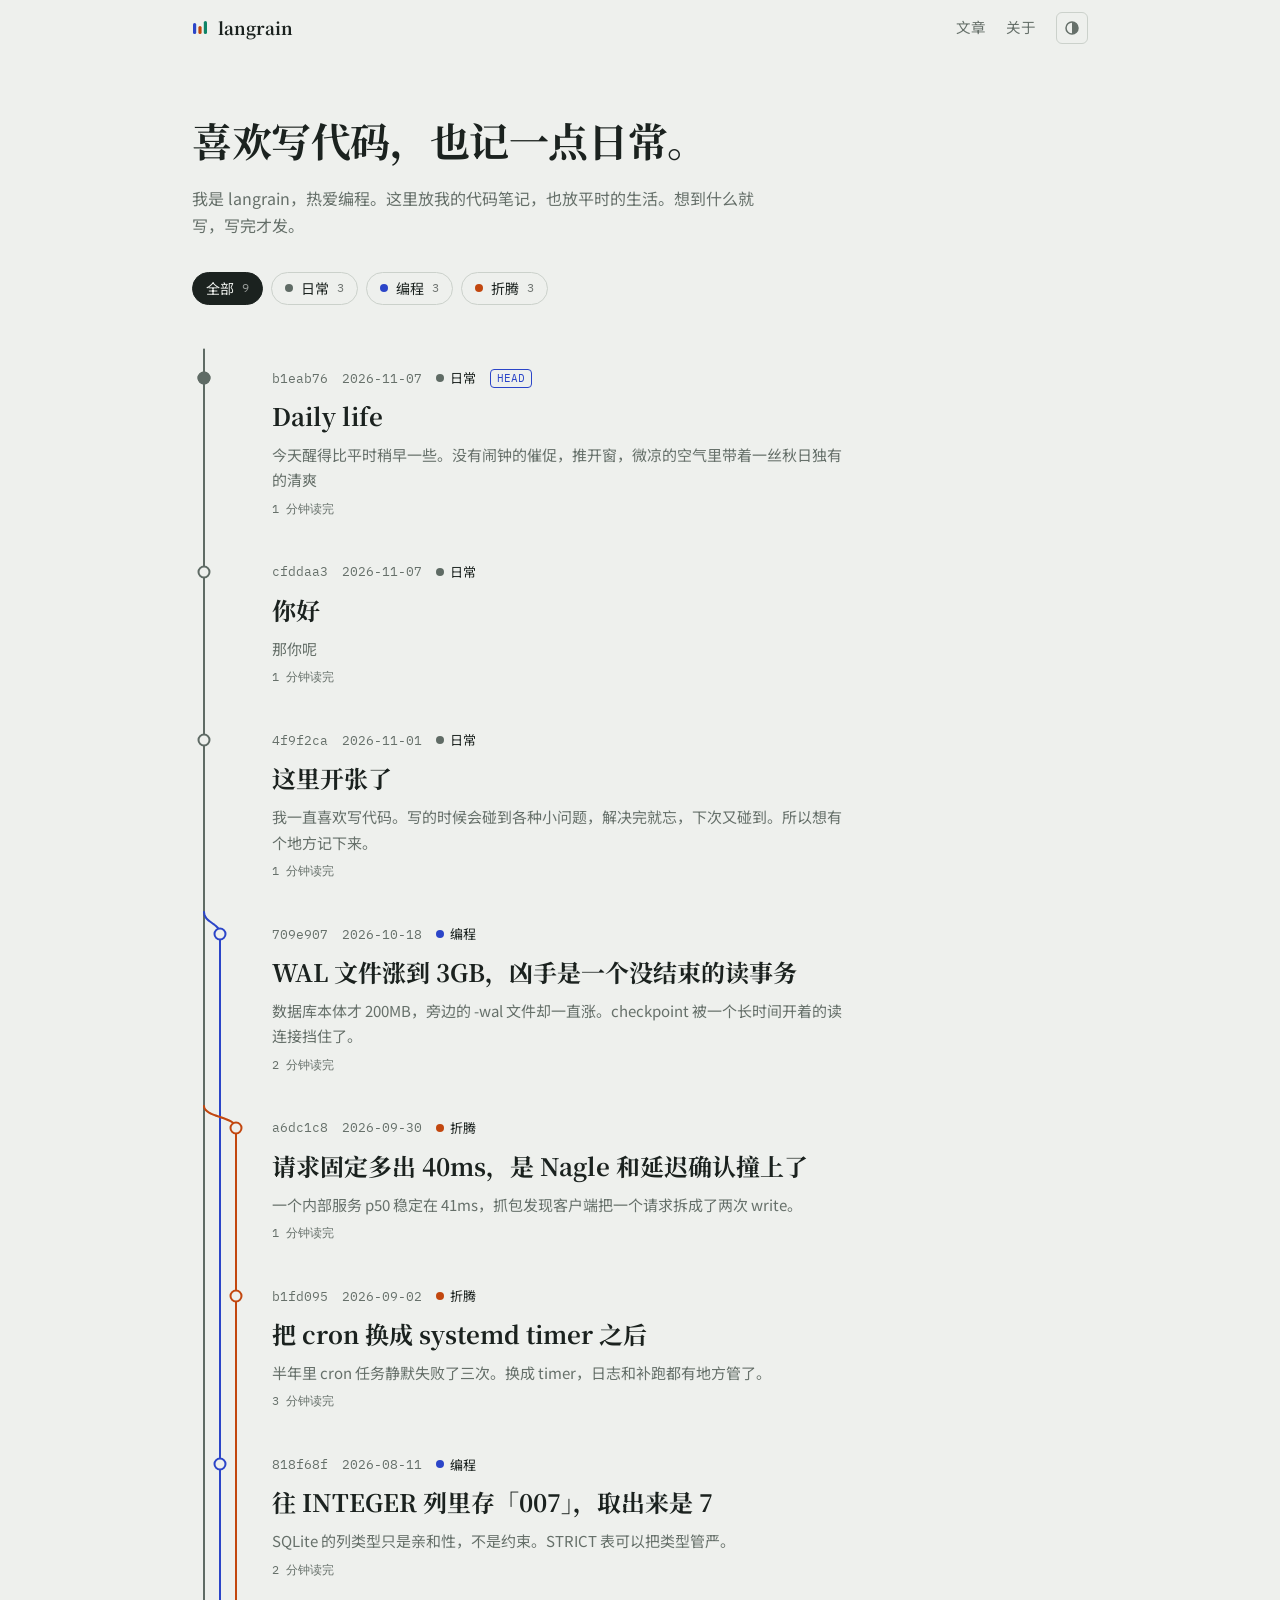
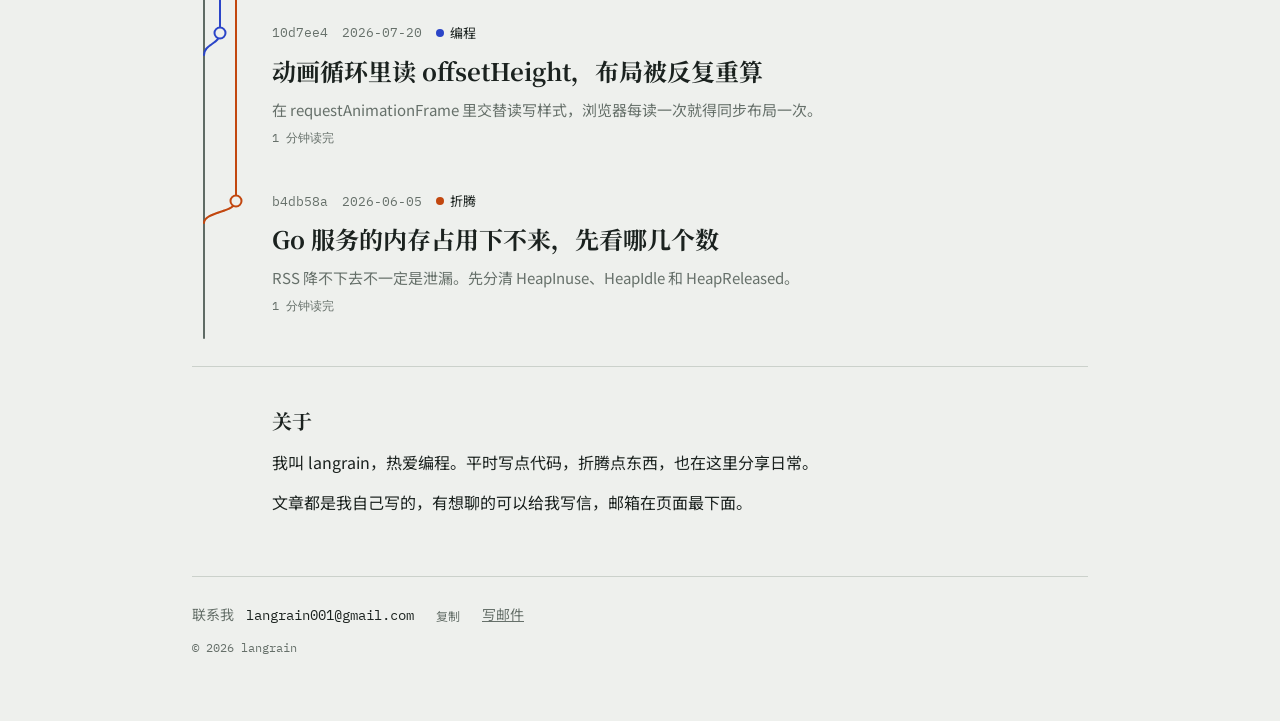
==== commit 1f4e58a9: "Rename langrain 的笔记 (1).html to index.html" ====
--- a/index.html
+++ b/index.html
@@ -1,9 +1,5 @@
-<!doctype html><html><head><meta charset=utf8><meta name=viewport content="width=device-width,initial-scale=1,viewport-fit=cover"><style>:root{color-scheme:light;box-sizing:border-box;padding-top:env(safe-area-inset-top,0px);padding-bottom:env(safe-area-inset-bottom,0px)}html{scroll-padding-top:env(safe-area-inset-top,0px)}body{margin:0;padding:0;font:14px -apple-system,BlinkMacSystemFont,sans-serif;background:#fff;color:#000}img{max-width:100%}[hidden]:not([hidden=until-found i]){display:none!important}</style></head><body>
-<title>langrain 的笔记</title>
-<meta name="claude:viewport-fit-sides" content="cover">
-<link rel="stylesheet" href="https://fonts.googleapis.com/css2?family=IBM+Plex+Mono:wght@400;500&family=Noto+Sans+SC:wght@400;500;700&family=Noto+Serif+SC:wght@400;600;700&display=swap">
-<style>
-/* 版式：顶部一句话 + 一条提交历史。文章按时间倒序排在左侧的分支图旁边，分支对应主题（数据库 / 排查 / 前端 / 杂记）。 */
+<!doctype html><html><head><meta charset=utf8><meta name=viewport content="width=device-width,initial-scale=1,viewport-fit=cover"><style>:root{color-scheme:light;box-sizing:border-box;padding-top:env(safe-area-inset-top,0px);padding-bottom:env(safe-area-inset-bottom,0px)}html{scroll-padding-top:env(safe-area-inset-top,0px)}body{margin:0;padding:0;font:14px -apple-system,BlinkMacSystemFont,sans-serif;background:#fff;color:#000}img{max-width:100%}[hidden]:not([hidden=until-found i]){display:none!important}</style></head><body><title>langrain 的笔记</title><meta name="claude:viewport-fit-sides" content="cover"><link rel="stylesheet" href="https://fonts.googleapis.com/css2?family=IBM+Plex+Mono:wght@400;500&family=Noto+Sans+SC:wght@400;500;700&family=Noto+Serif+SC:wght@400;600;700&display=swap"><style id="site-css">
+/* 版式：顶部一句话 + 一条提交历史。文章按时间倒序排在左侧的分支图旁边，分支对应主题（日常 / 编程 / 折腾）。 */
 :root {
   --bg: #EEF0ED;
   --ink: #1B221F;
@@ -99,9 +95,11 @@
 .brand:hover svg rect:nth-child(1) { transform: scaleY(.7); }
 .brand:hover svg rect:nth-child(2) { transform: scaleY(1.3); }
 .brand:hover svg rect:nth-child(3) { transform: scaleY(.85); }
-.nav { display: flex; align-items: center; gap: 22px; }
+.nav { display: flex; align-items: center; gap: 20px; }
 .nav a { text-decoration: none; font-size: 14.5px; color: var(--muted); transition: color .2s; }
 .nav a:hover { color: var(--ink); }
+.nav a.wlink { padding: 3px 12px; color: var(--accent); border: 1px solid var(--accent); border-radius: 999px; font-size: 13.5px; transition: background-color .2s, color .2s; }
+.nav a.wlink:hover { background: var(--accent); color: var(--bg); }
 .theme {
   width: 32px; height: 32px; display: grid; place-items: center; cursor: pointer;
   background: transparent; border: 1px solid var(--line); border-radius: 6px; color: var(--muted);
@@ -160,6 +158,8 @@
 .commit h2 a::after { content: ""; position: absolute; inset: 0; }
 .sum { margin: 0; max-width: 38em; font-size: 15px; color: var(--muted); }
 .foot { margin: 10px 0 0; font: 12px/1 var(--f-mono); color: var(--muted); }
+.empty { padding: 40px 0 60px var(--rail-pad); color: var(--muted); }
+.empty a { color: var(--accent); }
 
 /* 分支图 */
 .gp { fill: none; stroke-width: 2; stroke-linecap: round; stroke-dasharray: .1 6; opacity: .45; }
@@ -177,19 +177,24 @@
 #graph [data-b] { transition: opacity .35s; }
 #graph [data-b].dim { opacity: .14; }
 
-.about { margin-top: 8px; padding: 40px 0 0 var(--rail-pad); border-top: 1px solid var(--line); scroll-margin-top: 72px; }
+.about { margin-top: 8px; padding: 40px 0 8px var(--rail-pad); border-top: 1px solid var(--line); scroll-margin-top: 72px; }
 .about h2 { margin: 0 0 14px; font: 700 1.25rem/1.4 var(--f-serif); }
 .about p { margin: 0 0 12px; max-width: 36em; }
-.about dl { display: grid; grid-template-columns: auto 1fr; gap: 6px 22px; margin: 22px 0 0; }
-.about dt { font: 13px/1.9 var(--f-mono); color: var(--muted); }
-.about dd { margin: 0; }
-.foot-site { padding: 56px 0 72px; font: 12px/1.6 var(--f-mono); color: var(--muted); }
+
+.foot-site { margin-top: 40px; padding: 26px 0 64px; border-top: 1px solid var(--line); display: flex; flex-direction: column; gap: 10px; }
+.contact { display: flex; flex-wrap: wrap; align-items: center; gap: 4px 12px; }
+.contact .k { font-size: 14px; color: var(--muted); }
+.contact .addr { font: 14px/1.6 var(--f-mono); overflow-wrap: anywhere; }
+.contact a { font-size: 14px; color: var(--muted); }
+.contact a:hover { color: var(--ink); }
+.copyr { font: 12px/1.6 var(--f-mono); color: var(--muted); }
 
 /* 文章 */
 #bar { position: fixed; left: 0; right: 0; top: env(safe-area-inset-top, 0px); height: 2px; z-index: 20; background: var(--accent); transform-origin: 0 50%; transform: scaleX(0); }
 .post { position: relative; max-width: var(--measure); margin: 0 auto; padding: 36px 0 24px; }
-.back { display: inline-flex; align-items: center; gap: 6px; font-size: 14px; color: var(--muted); text-decoration: none; transition: color .2s; }
-.back:hover { color: var(--ink); }
+.toprow { display: flex; align-items: center; justify-content: space-between; gap: 16px; }
+.back, .edit-l { display: inline-flex; align-items: center; gap: 6px; font-size: 14px; color: var(--muted); text-decoration: none; transition: color .2s; }
+.back:hover, .edit-l:hover { color: var(--ink); }
 .back svg { transition: transform .25s; }
 .back:hover svg { transform: translateX(-3px); }
 .post .meta { margin-top: 28px; }
@@ -233,45 +238,51 @@
   .toc li.on button { color: var(--ink); border-left-color: var(--accent); }
 }
 
+/* 编辑器（只有页面所有者能看到） */
+.editor { max-width: var(--measure); margin: 0 auto; padding: 36px 0 24px; }
+.editor h1 { margin: 22px 0 26px; font: 700 1.7rem/1.4 var(--f-serif); }
+.field { display: flex; flex-direction: column; gap: 6px; margin-bottom: 18px; min-width: 0; }
+.field label { font-size: 13px; color: var(--muted); }
+.field input, .field select, .field textarea {
+  width: 100%; padding: 9px 12px; font: 16px/1.6 var(--f-sans); color: var(--ink);
+  background: transparent; border: 1px solid var(--line); border-radius: 6px;
+  transition: border-color .2s;
+}
+.field input:hover, .field select:hover, .field textarea:hover { border-color: var(--muted); }
+.field select option { background: var(--bg); color: var(--ink); }
+.field textarea { min-height: 24rem; resize: vertical; font: 14.5px/1.8 var(--f-mono); tab-size: 4; }
+.row2 { display: grid; grid-template-columns: 1fr 1fr; gap: 16px; }
+.tabs { display: flex; gap: 4px; margin-bottom: 8px; }
+.tab { padding: 4px 12px; cursor: pointer; font-size: 14px; color: var(--muted); background: none; border: 0; border-bottom: 2px solid transparent; transition: color .2s, border-color .2s; }
+.tab[aria-pressed="true"] { color: var(--ink); border-bottom-color: var(--accent); }
+.pv { min-height: 24rem; margin-top: 0; }
+.pv h1 { margin: 0 0 8px; font: 700 1.9rem/1.4 var(--f-serif); }
+.hint { margin: 0 0 22px; font-size: 13px; line-height: 1.9; color: var(--muted); }
+.hint code { padding: 1px 5px; background: var(--code-bg); border-radius: 4px; font: 12.5px var(--f-mono); }
+.actions { display: flex; flex-wrap: wrap; align-items: center; gap: 12px; }
+.btn { cursor: pointer; padding: 9px 20px; font-size: 15px; line-height: 1.4; background: transparent; border: 1px solid var(--line); border-radius: 6px; transition: background-color .2s, color .2s, border-color .2s, opacity .2s; }
+.btn:hover { border-color: var(--muted); }
+.btn.primary { background: var(--accent); border-color: var(--accent); color: var(--bg); }
+.btn.primary:hover { opacity: .88; }
+.btn.danger { color: var(--l2); border-color: var(--l2); }
+.btn.danger.arm { background: var(--l2); color: var(--bg); }
+.btn:disabled { opacity: .5; cursor: default; }
+.status { font-size: 14px; color: var(--muted); }
+.ed-note { padding: 48px 0; color: var(--muted); }
+
 @media (max-width: 520px) {
   .intro { padding-top: 40px; }
   .pager { grid-template-columns: 1fr; }
   .pg.next { text-align: left; }
   .pg.next b { background-position: 0 100%; }
   .prose { font-size: 17px; }
+  .row2 { grid-template-columns: 1fr; gap: 0; }
+  .nav { gap: 14px; }
 }
 @media (prefers-reduced-motion: reduce) {
   *, *::before, *::after { animation: none !important; transition: none !important; }
 }
-</style>
-
-<div class="shell">
-  <div class="wrap">
-    <header class="top" id="head">
-      <a class="brand" href="#" aria-label="langrain 的笔记，回到文章列表">
-        <svg width="16" height="16" viewBox="0 0 16 16" aria-hidden="true">
-          <rect x="1" y="3" width="3.2" height="11" rx="1.6" style="fill:var(--l1)"/>
-          <rect x="6.4" y="6" width="3.2" height="8" rx="1.6" style="fill:var(--l2)"/>
-          <rect x="11.8" y="1" width="3.2" height="13" rx="1.6" style="fill:var(--l3)"/>
-        </svg>
-        langrain
-      </a>
-      <nav class="nav" aria-label="站点">
-        <a href="#">文章</a>
-        <a href="#about">关于</a>
-        <button class="theme" id="theme" type="button" aria-label="切换深色或浅色" title="切换深色或浅色">
-          <svg width="16" height="16" viewBox="0 0 16 16" aria-hidden="true"><circle cx="8" cy="8" r="6" fill="none" stroke="currentColor" stroke-width="1.5"/><path d="M8 2a6 6 0 0 1 0 12z" fill="currentColor"/></svg>
-        </button>
-      </nav>
-    </header>
-    <main id="view"></main>
-    <noscript><p>需要开启 JavaScript 才能显示文章。</p></noscript>
-    <footer class="foot-site" id="foot"></footer>
-  </div>
-</div>
-<div id="bar" hidden></div>
-
-<script>
+</style><div id="root"></div><script id="data" type="application/json">[{"slug":"p-mw63c9ue","branch":"life","date":"2026-11-07","title":"Daily life","sum":"","md":"​今天醒得比平时稍早一些。没有闹钟的催促，推开窗，微凉的空气里带着一丝秋日独有的清爽\n```Rust\nprintln!(\"2\");\n```"},{"slug":"p-mw634p9f","branch":"life","date":"2026-11-07","title":"你好","sum":"那你呢","md":"你好，我是一个\n\n## 我的天哪\n`println!(\"Hello World!)`"},{"slug":"hello","branch":"life","date":"2026-11-01","title":"这里开张了","sum":"我一直喜欢写代码。写的时候会碰到各种小问题，解决完就忘，下次又碰到。所以想有个地方记下来。","md":"我一直喜欢写代码。写的时候会碰到各种小问题，解决完就忘，下次又碰到。所以想有个地方记下来。\n\n除了代码，平时的日子也想留几笔：吃了什么、去了哪、哪天心情不错。这些以后翻起来，比代码有意思。\n\n文章没有固定的更新时间，想写了就写，写完再发。"},{"slug":"wal-checkpoint","branch":"code","date":"2026-10-18","title":"WAL 文件涨到 3GB，凶手是一个没结束的读事务","sum":"数据库本体才 200MB，旁边的 -wal 文件却一直涨。checkpoint 被一个长时间开着的读连接挡住了。","md":"服务跑了两周，数据库本体 200MB，旁边的 `app.db-wal` 却有 3GB。先说结论：有个读连接一直开着事务，checkpoint 没法越过它，WAL 只能不断往后追加，没法从头复用。\n\n## 先确认是不是 checkpoint 没跑完\n\n`PRAGMA wal_checkpoint(PASSIVE)` 返回三个数：busy、WAL 里的总页数、已经写回主库的页数。后两个差得越多，积压越多。\n\n```sql\nPRAGMA wal_checkpoint(PASSIVE);\n-- busy | log    | checkpointed\n--    0 | 786432 | 1024\n```\n\n786432 页乘以 4096 字节正好是 3GB，而写回主库的只有 1024 页。\n\n## 为什么会这样\n\nWAL 模式下，读事务开始时会记下 WAL 当时的末尾位置，之后这个读者看到的就是那一刻的快照。checkpoint 只能把这个位置之前的页写回主库，而且要等所有读者都不再依赖旧页，才能从 WAL 开头重新写。一个不结束的读事务，就把这个位置钉住了。\n\n我这里的读连接是个导出任务：用游标一行行读，中间还要调外部接口，一个事务开了十几个小时。\n\n## 处理\n\n先把导出任务停掉，再手动收一次：\n\n```sql\nPRAGMA wal_checkpoint(TRUNCATE);\n```\n\n`TRUNCATE` 会等写者和读者都让开，把所有页写回主库，再把 WAL 截成 0 字节。读者一直不走的话它会返回 busy，设了 `busy_timeout` 就等到超时。所以治本的办法是改任务：每批取 1000 行就提交，用 `WHERE id > ?` 翻页，不用长游标。\n\n还有一点。`wal_autocheckpoint` 默认是 1000 页，只在提交时尝试一次不阻塞的 checkpoint，被读者挡住就放弃，也不报错。这个问题在日志里看不到，我现在直接监控 `-wal` 文件的大小。"},{"slug":"tcp-40ms","branch":"tinker","date":"2026-09-30","title":"请求固定多出 40ms，是 Nagle 和延迟确认撞上了","sum":"一个内部服务 p50 稳定在 41ms，抓包发现客户端把一个请求拆成了两次 write。","md":"一个内部小服务，本机压测单次请求 1ms，放到测试环境 p50 却稳定在 41ms。数字这么整齐，多半不是业务慢，而是哪里有个定时器在等。\n\n## 抓包\n\n在服务端抓一次请求，用 `-ttt` 看包与包之间的间隔：\n\n```sh\ntcpdump -i eth0 -nn -ttt port 9000\n```\n\n客户端先发来 4 字节的长度头，隔了约 40ms，才发正文。这 40ms 里服务端一直没有回 ACK。\n\n## 两个机制互相等\n\n客户端是 Python，默认开着 Nagle 算法：前一个小包还没收到确认，后面的小数据就先攒着。服务端内核开着延迟确认：收到一个小包不马上 ACK，最多等 40ms（Linux 的下限），指望顺带在响应里捎上。客户端等 ACK 才发正文，服务端等正文才响应，谁都不动，直到服务端的定时器到点。\n\n## 改法\n\n根本的问题是把一条消息拆成了两次 `send`。先把长度头和正文拼在一起一次发出去，再把 `TCP_NODELAY` 打开，免得以后有人又拆开：\n\n```py\nsock = socket.create_connection((host, 9000))\nsock.setsockopt(socket.IPPROTO_TCP, socket.TCP_NODELAY, 1)\nsock.sendall(header + body)  # 一次写完\n```\n\np50 回到了 1.3ms。Go 的 net 包默认就开着 NoDelay，所以同样的问题在 Go 写的客户端里很少见，换一种语言写客户端才碰上。"},{"slug":"systemd-timer","branch":"tinker","date":"2026-09-02","title":"把 cron 换成 systemd timer 之后","sum":"半年里 cron 任务静默失败了三次。换成 timer，日志和补跑都有地方管了。","md":"我有几个定时任务：备份数据库、清理上传目录、给自己发周报。以前都放在 crontab 里，直到有一次备份脚本因为 PATH 不对失败了，整整九天没人发现。\n\n## 一个最小的例子\n\n一个任务要两个文件，一个描述做什么，一个描述什么时候做。\n\n```ini backup.service\n[Unit]\nDescription=Backup app database\n\n[Service]\nType=oneshot\nExecStart=/usr/local/bin/backup.sh\n```\n\n```ini backup.timer\n[Unit]\nDescription=Backup app database, daily\n\n[Timer]\nOnCalendar=*-*-* 03:30:00\nPersistent=true\nRandomizedDelaySec=300\n\n[Install]\nWantedBy=timers.target\n```\n\n```sh\nsystemctl enable --now backup.timer\nsystemctl list-timers backup.timer\njournalctl -u backup.service -n 20\n```\n\n`Persistent=true` 的意思是：如果机器在 3:30 关着，开机后补跑一次。cron 没有这个行为，要靠 anacron。`list-timers` 能看到下次什么时候跑、上次什么时候跑。输出进了 journal，`journalctl -u backup.service` 就是这个任务的全部日志，不用再往文件里重定向。\n\n## 不太顺手的地方\n\n一个简单任务要写两个文件，比一行 crontab 啰嗦得多。`OnCalendar` 的语法也要学一遍，好在可以先验证再用：`systemd-analyze calendar \"Mon *-*-* 09:00\"`。失败通知默认没有，我在 `[Unit]` 里加了 `OnFailure=`，指向一个发消息的 service。"},{"slug":"sqlite-affinity","branch":"code","date":"2026-08-11","title":"往 INTEGER 列里存「007」，取出来是 7","sum":"SQLite 的列类型只是亲和性，不是约束。STRICT 表可以把类型管严。","md":"有张表的 `code` 列我声明成了 INTEGER，里面存门店编号，有些以 0 开头。导入数据之后发现，「007」变成了 7。\n\n## 发生了什么\n\nSQLite 的列类型叫类型亲和性，是建议，不是约束。INTEGER 亲和性的列遇到看起来像整数的文本，会先转成整数再存。「007」能无损地转成 7，于是就转了。\n\n```sql\nCREATE TABLE shop (code INTEGER);\nINSERT INTO shop VALUES ('007');\nSELECT code, typeof(code) FROM shop;\n-- 7 | integer\n```\n\n反过来，往 INTEGER 列里存 `'abc'` 不会报错，它就原样存成文本。\n\n## 两种办法\n\n编号就是字符串，列声明成 TEXT。以后遇到看起来是数字、但不参与计算的字段，比如邮编、手机号、编号，一律用 TEXT。\n\n另一个办法是 3.37 以后支持的 STRICT 表，类型对不上直接报错：\n\n```sql\nCREATE TABLE shop (code TEXT NOT NULL, floor INTEGER) STRICT;\nINSERT INTO shop VALUES ('007', 'abc');\n-- 报错：cannot store TEXT value in INTEGER column shop.floor\n```\n\nSTRICT 表的列类型只能是 INT、INTEGER、REAL、TEXT、BLOB、ANY 这几种，原来写的 `VARCHAR(20)` 之类要改掉。老版本的 SQLite 打不开带 STRICT 表的库，部署前先确认运行环境的版本。"},{"slug":"raf-layout","branch":"code","date":"2026-07-20","title":"动画循环里读 offsetHeight，布局被反复重算","sum":"在 requestAnimationFrame 里交替读写样式，浏览器每读一次就得同步布局一次。","md":"做一个列表拖拽排序，帧率只有 12fps。火焰图里全是 Layout，每个元素一次。\n\n## 读和写交替\n\n```js\nfor (const el of items) {\n  const h = el.offsetHeight;                       // 读：要最新的布局\n  el.style.transform = 'translateY(' + h + 'px)';  // 写：让布局失效\n}\n```\n\n浏览器会把样式修改攒起来，渲染时一起算。但 `offsetHeight` 要的是此刻的真实值，前面如果有还没处理的样式修改，就得立刻同步算一次布局。循环里读一次写一次，N 个元素就是 N 次布局。\n\n## 拆开\n\n```js\nconst heights = items.map(el => el.offsetHeight);  // 先一次读完\nitems.forEach((el, i) => {\n  el.style.transform = 'translateY(' + heights[i] + 'px)';  // 再一次写完\n});\n```\n\n改完每帧只布局一次，帧时间从 80ms 左右降到 6ms 左右。位移我也从 `top` 换成了 `transform`：transform 不触发布局，只走合成。"},{"slug":"go-rss","branch":"tinker","date":"2026-06-05","title":"Go 服务的内存占用下不来，先看哪几个数","sum":"RSS 降不下去不一定是泄漏。先分清 HeapInuse、HeapIdle 和 HeapReleased。","md":"监控里有个 Go 服务，RSS 稳在 1.8GB，流量低谷也不降。第一反应是泄漏，但 pprof 里 inuse_space 只有 300MB 左右。\n\n## 三个数\n\n`runtime.MemStats` 里最有用的是这三个：\n\n- `HeapInuse`：正在被对象使用的 span，对应 pprof 里看到的 inuse。\n- `HeapIdle`：已经没有对象、但还留在 Go 运行时手里的 span。\n- `HeapReleased`：Idle 里已经还给操作系统的那一部分。\n\n```go\nvar m runtime.MemStats\nruntime.ReadMemStats(&m)\nfmt.Println(m.HeapInuse>>20, m.HeapIdle>>20, m.HeapReleased>>20) // MB\n```\n\n`HeapIdle - HeapReleased` 是运行时手里留着没还的内存，它仍然算在 RSS 里。我这里这个差值接近 1.3GB，是一次批量任务之后留下的。\n\n运行时的后台回收会慢慢把 Idle 还给系统，速度有限，所以批量任务结束后几分钟内 RSS 不降是正常的。真正该担心的是 `HeapInuse` 一路往上涨。\n\n## 后来怎么处理\n\n批量任务本身一次读了 200 万行再处理，我改成了分批，峰值降到原来的五分之一。如果确实需要立刻归还，可以调 `debug.FreeOSMemory()`，但它会触发一次完整的 GC，我只在任务结束的位置调了一次。"}]</script><script id="app">
 (function () {
 'use strict';
 
@@ -283,174 +294,44 @@
 var inline = function (s) { return esc(s).replace(/`([^`]+)`/g, '<code>$1</code>'); };
 var clamp = function (v, a, b) { return Math.min(b, Math.max(a, v)); };
 
-/* ---------- 内容：加一篇文章就是往 POSTS 最前面加一项 ---------- */
+/* ---------- 页面外壳（发布时会用同一份模板重新生成整页） ---------- */
+
+var PAGE_HEAD = '<title>langrain 的笔记</title>' +
+  '<meta name="claude:viewport-fit-sides" content="cover">' +
+  '<link rel="stylesheet" href="https://fonts.googleapis.com/css2?family=IBM+Plex+Mono:wght@400;500&family=Noto+Sans+SC:wght@400;500;700&family=Noto+Serif+SC:wght@400;600;700&display=swap">';
+var FALLBACK_RESET = ':root{color-scheme:light;padding-top:env(safe-area-inset-top,0px);padding-bottom:env(safe-area-inset-bottom,0px)}body{margin:0;font:14px system-ui,sans-serif}img{max-width:100%}[hidden]{display:none!important}';
+var EMAIL = 'langrain001@gmail.com';
+
+var SHELL = '<div class="shell"><div class="wrap">' +
+  '<header class="top" id="head">' +
+  '<a class="brand" href="#" aria-label="langrain 的笔记，回到文章列表">' +
+  '<svg width="16" height="16" viewBox="0 0 16 16" aria-hidden="true">' +
+  '<rect x="1" y="3" width="3.2" height="11" rx="1.6" style="fill:var(--l1)"/>' +
+  '<rect x="6.4" y="6" width="3.2" height="8" rx="1.6" style="fill:var(--l2)"/>' +
+  '<rect x="11.8" y="1" width="3.2" height="13" rx="1.6" style="fill:var(--l3)"/></svg>langrain</a>' +
+  '<nav class="nav" aria-label="站点"><a href="#">文章</a><a href="#about">关于</a>' +
+  '<a class="wlink" id="wlink" href="#write" hidden>写文章</a>' +
+  '<button class="theme" id="theme" type="button" aria-label="切换深色或浅色" title="切换深色或浅色">' +
+  '<svg width="16" height="16" viewBox="0 0 16 16" aria-hidden="true"><circle cx="8" cy="8" r="6" fill="none" stroke="currentColor" stroke-width="1.5"/><path d="M8 2a6 6 0 0 1 0 12z" fill="currentColor"/></svg>' +
+  '</button></nav></header>' +
+  '<main id="view"></main>' +
+  '<footer class="foot-site"><div class="contact"><span class="k">联系我</span>' +
+  '<span class="addr" id="addr">' + EMAIL + '</span>' +
+  '<button class="copy" id="cp" type="button">复制</button>' +
+  '<a href="mailto:' + EMAIL + '">写邮件</a></div>' +
+  '<div class="copyr" id="foot"></div></footer>' +
+  '</div></div><div id="bar" hidden></div>';
+
+$('#root').innerHTML = SHELL;
+
+/* ---------- 文章数据 ---------- */
 
 var BR = {
-  note:  { name: '杂记',   lane: 0, color: '--l0' },
-  db:    { name: '数据库', lane: 1, color: '--l1' },
-  debug: { name: '排查',   lane: 2, color: '--l2' },
-  fe:    { name: '前端',   lane: 3, color: '--l3' }
+  life:   { name: '日常', lane: 0, color: '--l0' },
+  code:   { name: '编程', lane: 1, color: '--l1' },
+  tinker: { name: '折腾', lane: 2, color: '--l2' }
 };
-var CHIPS = ['all', 'db', 'debug', 'fe', 'note'];
-
-var POSTS = [
-{
-  slug: 'wal-checkpoint', branch: 'db', date: '2026-10-18',
-  title: 'WAL 文件涨到 3GB，凶手是一个没结束的读事务',
-  sum: '数据库本体才 200MB，旁边的 -wal 文件却一直涨。checkpoint 被一个长时间开着的读连接挡住了。',
-  body: [
-    ['p', '服务跑了两周，数据库本体 200MB，旁边的 `app.db-wal` 却有 3GB。先说结论：有个读连接一直开着事务，checkpoint 没法越过它，WAL 只能不断往后追加，没法从头复用。'],
-    ['h', '先确认是不是 checkpoint 没跑完'],
-    ['p', '`PRAGMA wal_checkpoint(PASSIVE)` 返回三个数：busy、WAL 里的总页数、已经写回主库的页数。后两个差得越多，积压越多。'],
-    ['code', 'sql', `PRAGMA wal_checkpoint(PASSIVE);
--- busy | log    | checkpointed
---    0 | 786432 | 1024`],
-    ['p', '786432 页乘以 4096 字节正好是 3GB，而写回主库的只有 1024 页。'],
-    ['h', '为什么会这样'],
-    ['p', 'WAL 模式下，读事务开始时会记下 WAL 当时的末尾位置，之后这个读者看到的就是那一刻的快照。checkpoint 只能把这个位置之前的页写回主库，而且要等所有读者都不再依赖旧页，才能从 WAL 开头重新写。一个不结束的读事务，就把这个位置钉住了。'],
-    ['p', '我这里的读连接是个导出任务：用游标一行行读，中间还要调外部接口，一个事务开了十几个小时。'],
-    ['h', '处理'],
-    ['p', '先把导出任务停掉，再手动收一次：'],
-    ['code', 'sql', `PRAGMA wal_checkpoint(TRUNCATE);`],
-    ['p', '`TRUNCATE` 会等写者和读者都让开，把所有页写回主库，再把 WAL 截成 0 字节。读者一直不走的话它会返回 busy，设了 `busy_timeout` 就等到超时。所以治本的办法是改任务：每批取 1000 行就提交，用 `WHERE id > ?` 翻页，不用长游标。'],
-    ['p', '还有一点。`wal_autocheckpoint` 默认是 1000 页，只在提交时尝试一次不阻塞的 checkpoint，被读者挡住就放弃，也不报错。这个问题在日志里看不到，我现在直接监控 `-wal` 文件的大小。']
-  ]
-},
-{
-  slug: 'tcp-40ms', branch: 'debug', date: '2026-09-30',
-  title: '请求固定多出 40ms，是 Nagle 和延迟确认撞上了',
-  sum: '一个内部服务 p50 稳定在 41ms，抓包发现客户端把一个请求拆成了两次 write。',
-  body: [
-    ['p', '一个内部小服务，本机压测单次请求 1ms，放到测试环境 p50 却稳定在 41ms。数字这么整齐，多半不是业务慢，而是哪里有个定时器在等。'],
-    ['h', '抓包'],
-    ['p', '在服务端抓一次请求，用 `-ttt` 看包与包之间的间隔：'],
-    ['code', 'sh', `tcpdump -i eth0 -nn -ttt port 9000`],
-    ['p', '客户端先发来 4 字节的长度头，隔了约 40ms，才发正文。这 40ms 里服务端一直没有回 ACK。'],
-    ['h', '两个机制互相等'],
-    ['p', '客户端是 Python，默认开着 Nagle 算法：前一个小包还没收到确认，后面的小数据就先攒着。服务端内核开着延迟确认：收到一个小包不马上 ACK，最多等 40ms（Linux 的下限），指望顺带在响应里捎上。客户端等 ACK 才发正文，服务端等正文才响应，谁都不动，直到服务端的定时器到点。'],
-    ['h', '改法'],
-    ['p', '根本的问题是把一条消息拆成了两次 `send`。先把长度头和正文拼在一起一次发出去，再把 `TCP_NODELAY` 打开，免得以后有人又拆开：'],
-    ['code', 'py', `sock = socket.create_connection((host, 9000))
-sock.setsockopt(socket.IPPROTO_TCP, socket.TCP_NODELAY, 1)
-sock.sendall(header + body)  # 一次写完`],
-    ['p', 'p50 回到了 1.3ms。Go 的 net 包默认就开着 NoDelay，所以同样的问题在 Go 写的客户端里很少见，换一种语言写客户端才碰上。']
-  ]
-},
-{
-  slug: 'systemd-timer', branch: 'note', date: '2026-09-02',
-  title: '把 cron 换成 systemd timer 之后',
-  sum: '半年里 cron 任务静默失败了三次。换成 timer，日志和补跑都有地方管了。',
-  body: [
-    ['p', '我有几个定时任务：备份数据库、清理上传目录、给自己发周报。以前都放在 crontab 里，直到有一次备份脚本因为 PATH 不对失败了，整整九天没人发现。'],
-    ['h', '一个最小的例子'],
-    ['p', '一个任务要两个文件，一个描述做什么，一个描述什么时候做。'],
-    ['code', 'ini', `[Unit]
-Description=Backup app database
-
-[Service]
-Type=oneshot
-ExecStart=/usr/local/bin/backup.sh`, 'backup.service'],
-    ['code', 'ini', `[Unit]
-Description=Backup app database, daily
-
-[Timer]
-OnCalendar=*-*-* 03:30:00
-Persistent=true
-RandomizedDelaySec=300
-
-[Install]
-WantedBy=timers.target`, 'backup.timer'],
-    ['code', 'sh', `systemctl enable --now backup.timer
-systemctl list-timers backup.timer
-journalctl -u backup.service -n 20`],
-    ['p', '`Persistent=true` 的意思是：如果机器在 3:30 关着，开机后补跑一次。cron 没有这个行为，要靠 anacron。`list-timers` 能看到下次什么时候跑、上次什么时候跑。输出进了 journal，`journalctl -u backup.service` 就是这个任务的全部日志，不用再往文件里重定向。'],
-    ['h', '不太顺手的地方'],
-    ['p', '一个简单任务要写两个文件，比一行 crontab 啰嗦得多。`OnCalendar` 的语法也要学一遍，好在可以先验证再用：`systemd-analyze calendar "Mon *-*-* 09:00"`。失败通知默认没有，我在 `[Unit]` 里加了 `OnFailure=`，指向一个发消息的 service。']
-  ]
-},
-{
-  slug: 'sqlite-affinity', branch: 'db', date: '2026-08-11',
-  title: '往 INTEGER 列里存「007」，取出来是 7',
-  sum: 'SQLite 的列类型只是亲和性，不是约束。STRICT 表可以把类型管严。',
-  body: [
-    ['p', '有张表的 `code` 列我声明成了 INTEGER，里面存门店编号，有些以 0 开头。导入数据之后发现，「007」变成了 7。'],
-    ['h', '发生了什么'],
-    ['p', 'SQLite 的列类型叫类型亲和性，是建议，不是约束。INTEGER 亲和性的列遇到看起来像整数的文本，会先转成整数再存。「007」能无损地转成 7，于是就转了。'],
-    ['code', 'sql', `CREATE TABLE shop (code INTEGER);
-INSERT INTO shop VALUES ('007');
-SELECT code, typeof(code) FROM shop;
--- 7 | integer`],
-    ['p', '反过来，往 INTEGER 列里存 `\'abc\'` 不会报错，它就原样存成文本。'],
-    ['h', '两种办法'],
-    ['p', '编号就是字符串，列声明成 TEXT。以后遇到看起来是数字、但不参与计算的字段，比如邮编、手机号、编号，一律用 TEXT。'],
-    ['p', '另一个办法是 3.37 以后支持的 STRICT 表，类型对不上直接报错：'],
-    ['code', 'sql', `CREATE TABLE shop (code TEXT NOT NULL, floor INTEGER) STRICT;
-INSERT INTO shop VALUES ('007', 'abc');
--- 报错：cannot store TEXT value in INTEGER column shop.floor`],
-    ['p', 'STRICT 表的列类型只能是 INT、INTEGER、REAL、TEXT、BLOB、ANY 这几种，原来写的 `VARCHAR(20)` 之类要改掉。老版本的 SQLite 打不开带 STRICT 表的库，部署前先确认运行环境的版本。']
-  ]
-},
-{
-  slug: 'raf-layout', branch: 'fe', date: '2026-07-20',
-  title: '动画循环里读 offsetHeight，布局被反复重算',
-  sum: '在 requestAnimationFrame 里交替读写样式，浏览器每读一次就得同步布局一次。',
-  body: [
-    ['p', '做一个列表拖拽排序，帧率只有 12fps。火焰图里全是 Layout，每个元素一次。'],
-    ['h', '读和写交替'],
-    ['code', 'js', `for (const el of items) {
-  const h = el.offsetHeight;                       // 读：要最新的布局
-  el.style.transform = 'translateY(' + h + 'px)';  // 写：让布局失效
-}`],
-    ['p', '浏览器会把样式修改攒起来，渲染时一起算。但 `offsetHeight` 要的是此刻的真实值，前面如果有还没处理的样式修改，就得立刻同步算一次布局。循环里读一次写一次，N 个元素就是 N 次布局。'],
-    ['h', '拆开'],
-    ['code', 'js', `const heights = items.map(el => el.offsetHeight);  // 先一次读完
-items.forEach((el, i) => {
-  el.style.transform = 'translateY(' + heights[i] + 'px)';  // 再一次写完
-});`],
-    ['p', '改完每帧只布局一次，帧时间从 80ms 左右降到 6ms 左右。位移我也从 `top` 换成了 `transform`：transform 不触发布局，只走合成。']
-  ]
-},
-{
-  slug: 'go-rss', branch: 'debug', date: '2026-06-05',
-  title: 'Go 服务的内存占用下不来，先看哪几个数',
-  sum: 'RSS 降不下去不一定是泄漏。先分清 HeapInuse、HeapIdle 和 HeapReleased。',
-  body: [
-    ['p', '监控里有个 Go 服务，RSS 稳在 1.8GB，流量低谷也不降。第一反应是泄漏，但 pprof 里 inuse_space 只有 300MB 左右。'],
-    ['h', '三个数'],
-    ['p', '`runtime.MemStats` 里最有用的是这三个：'],
-    ['ul', [
-      '`HeapInuse`：正在被对象使用的 span，对应 pprof 里看到的 inuse。',
-      '`HeapIdle`：已经没有对象、但还留在 Go 运行时手里的 span。',
-      '`HeapReleased`：Idle 里已经还给操作系统的那一部分。'
-    ]],
-    ['code', 'go', `var m runtime.MemStats
-runtime.ReadMemStats(&m)
-fmt.Println(m.HeapInuse>>20, m.HeapIdle>>20, m.HeapReleased>>20) // MB`],
-    ['p', '`HeapIdle - HeapReleased` 是运行时手里留着没还的内存，它仍然算在 RSS 里。我这里这个差值接近 1.3GB，是一次批量任务之后留下的。'],
-    ['p', '运行时的后台回收会慢慢把 Idle 还给系统，速度有限，所以批量任务结束后几分钟内 RSS 不降是正常的。真正该担心的是 `HeapInuse` 一路往上涨。'],
-    ['h', '后来怎么处理'],
-    ['p', '批量任务本身一次读了 200 万行再处理，我改成了分批，峰值降到原来的五分之一。如果确实需要立刻归还，可以调 `debug.FreeOSMemory()`，但它会触发一次完整的 GC，我只在任务结束的位置调了一次。']
-  ]
-}
-];
-
-function fnv(s) {
-  var h = 2166136261;
-  for (var i = 0; i < s.length; i++) { h ^= s.charCodeAt(i); h = Math.imul(h, 16777619); }
-  return (h >>> 0).toString(16).padStart(8, '0').slice(0, 7);
-}
-POSTS.forEach(function (p) {
-  p.hash = fnv(p.slug);
-  var n = 0, c = 0;
-  p.body.forEach(function (b) {
-    if (b[0] === 'p') n += b[1].length;
-    else if (b[0] === 'ul') n += b[1].join('').length;
-    else if (b[0] === 'code') c += b[2].split('\n').length;
-  });
-  p.mins = Math.max(2, Math.round(n / 420 + c / 12));
-});
-
-/* ---------- 代码高亮：只区分注释和字符串 ---------- */
+var CHIPS = ['all', 'life', 'code', 'tinker'];
 
 var LANG = { sql: 'SQL', sh: 'Shell', go: 'Go', py: 'Python', js: 'JavaScript', ini: 'systemd' };
 var RES = {
@@ -462,7 +343,9 @@
   ini: /(#.*)|('[^'\n]*'|"[^"\n]*")/g
 };
 function hl(lang, src) {
-  var re = RES[lang], out = '', last = 0, m;
+  var re = RES[lang];
+  if (!re) return esc(src);
+  var out = '', last = 0, m;
   re.lastIndex = 0;
   while ((m = re.exec(src))) {
     out += esc(src.slice(last, m.index));
@@ -472,15 +355,104 @@
   return out + esc(src.slice(last));
 }
 function codeHTML(lang, src, cap) {
-  return '<figure class="code"><figcaption><span>' + esc(cap || LANG[lang]) + '</span>' +
+  return '<figure class="code"><figcaption><span>' + esc(cap || LANG[lang] || lang) + '</span>' +
     '<button class="copy" type="button">复制</button></figcaption>' +
     '<pre><code>' + hl(lang, src) + '</code></pre></figure>';
 }
 
+/* 正文写法：## 小标题；空行分段；- 列表；```语言 围起来的是代码；`行内代码` */
+var CJK = /[　-鿿＀-￯]/;
+function joinLines(a, b) { return (CJK.test(a.slice(-1)) || CJK.test(b.charAt(0))) ? a + b : a + ' ' + b; }
+function parseMd(md) {
+  var lines = String(md || '').replace(/\r\n?/g, '\n').split('\n'), n = lines.length, i = 0, out = [];
+  while (i < n) {
+    var line = lines[i];
+    if (/^```/.test(line)) {
+      var info = line.slice(3).trim().split(/\s+/), buf = [];
+      i++;
+      while (i < n && !/^```/.test(lines[i])) { buf.push(lines[i]); i++; }
+      i++;
+      out.push(['code', info[0] || 'text', buf.join('\n'), info.slice(1).join(' ') || undefined]);
+    } else if (/^##\s+/.test(line)) {
+      out.push(['h', line.replace(/^##\s+/, '').trim()]); i++;
+    } else if (/^[-*]\s+/.test(line)) {
+      var items = [];
+      while (i < n && /^[-*]\s+/.test(lines[i])) { items.push(lines[i].replace(/^[-*]\s+/, '').trim()); i++; }
+      out.push(['ul', items]);
+    } else if (!line.trim()) {
+      i++;
+    } else {
+      var para = '';
+      while (i < n && lines[i].trim() && !/^(```|##\s|[-*]\s)/.test(lines[i])) {
+        para = para ? joinLines(para, lines[i].trim()) : lines[i].trim(); i++;
+      }
+      out.push(['p', para]);
+    }
+  }
+  return out;
+}
+
+var POSTS = [];
+function prep(p) {
+  p.body = parseMd(p.md);
+  p.hash = fnv(p.slug);
+  var n = 0, c = 0;
+  p.body.forEach(function (b) {
+    if (b[0] === 'p') n += b[1].length;
+    else if (b[0] === 'ul') n += b[1].join('').length;
+    else if (b[0] === 'code') c += b[2].split('\n').length;
+  });
+  p.mins = Math.max(1, Math.round(n / 420 + c / 12));
+  if (!BR[p.branch]) p.branch = 'life';
+  if (!p.sum) {
+    var f = p.body.filter(function (b) { return b[0] === 'p'; })[0];
+    var t = f ? f[1].replace(/`/g, '') : '';
+    p.sum = t.length > 64 ? t.slice(0, 64) + '…' : t;
+  }
+  return p;
+}
+function fnv(s) {
+  var h = 2166136261;
+  for (var i = 0; i < s.length; i++) { h ^= s.charCodeAt(i); h = Math.imul(h, 16777619); }
+  return (h >>> 0).toString(16).padStart(8, '0').slice(0, 7);
+}
+try { POSTS = JSON.parse($('#data').textContent).map(prep); } catch (e) { POSTS = []; }
+
+/* 要保存的只有这几项，其余都是读出来之后算的 */
+function plain(p) { return { slug: p.slug, branch: p.branch, date: p.date, title: p.title, sum: p.sum, md: p.md }; }
+function sortPosts(list) {
+  return list.map(function (p, i) { return { p: p, i: i }; })
+    .sort(function (a, b) { return a.p.date < b.p.date ? 1 : a.p.date > b.p.date ? -1 : a.i - b.i; })
+    .map(function (x) { return x.p; });
+}
+
+/* ---------- 发布：用当前内容重新生成整页 ---------- */
+
+function resetCss() {
+  var ss = $$('style', document.head);
+  for (var i = 0; i < ss.length; i++) {
+    if (ss[i].id !== 'site-css' && /\[hidden\]/.test(ss[i].textContent)) return ss[i].textContent;
+  }
+  return FALLBACK_RESET;
+}
+function buildDoc(list) {
+  var data = JSON.stringify(list).replace(/</g, '\\u003c');
+  return '<!doctype html><html><head><meta charset=utf8>' +
+    '<meta name=viewport content="width=device-width,initial-scale=1,viewport-fit=cover">' +
+    '<style>' + resetCss() + '</style></head><body>' +
+    PAGE_HEAD +
+    '<style id="site-css">' + $('#site-css').textContent + '</style>' +
+    '<div id="root"></div>' +
+    '<script id="data" type="application/json">' + data + '<\/script>' +
+    '<script id="app">' + $('#app').textContent + '<\/script>' +
+    '</body></html>';
+}
+
 /* ---------- 状态 ---------- */
 
 var view = $('#view'), head = $('#head'), bar = $('#bar');
 var current = null, active = 'all', reveal = 0, played = false, GP = null, listY = 0, ro = null, rq = 0;
+var perm = 'pending', art = null;
 
 /* ---------- 首页 ---------- */
 
@@ -496,25 +468,23 @@
   var rows = POSTS.map(function (p, i) {
     var b = BR[p.branch];
     return '<li class="commit" data-i="' + i + '" data-b="' + p.branch + '" style="--c:var(' + b.color + ')">' +
-      '<div class="meta"><span>' + p.hash + '</span><span>' + p.date + '</span>' +
+      '<div class="meta"><span>' + p.hash + '</span><span>' + esc(p.date) + '</span>' +
       '<span class="br"><i class="dot" style="background:var(--c)"></i>' + b.name + '</span>' +
       (i === 0 ? '<span class="headb">HEAD</span>' : '') + '</div>' +
       '<h2><a href="#' + p.slug + '">' + esc(p.title) + '</a></h2>' +
       '<p class="sum">' + esc(p.sum) + '</p>' +
       '<p class="foot">' + p.mins + ' 分钟读完</p></li>';
   }).join('');
+  var empty = '<li class="empty">还没有文章。<a href="#write" data-edit hidden>写第一篇</a></li>';
   return '<section class="intro">' +
-    '<h1 class="lede">写后端，也写点工具。这里记排查的过程，结论放在最前面。</h1>' +
-    '<p class="sub">我是 langrain，白天写后端服务，晚上折腾小工具。文章写完才发，不定期更新。</p>' +
-    '<div class="chips" role="group" aria-label="按分支筛选">' + chips + '</div></section>' +
+    '<h1 class="lede">喜欢写代码，也记一点日常。</h1>' +
+    '<p class="sub">我是 langrain，热爱编程。这里放我的代码笔记，也放平时的生活。想到什么就写，写完才发。</p>' +
+    '<div class="chips" role="group" aria-label="按分类筛选">' + chips + '</div></section>' +
     '<section class="log" id="log"><svg id="graph" aria-hidden="true"></svg>' +
-    '<ol class="commits" id="commits">' + rows + '</ol></section>' +
+    '<ol class="commits" id="commits">' + (POSTS.length ? rows : empty) + '</ol></section>' +
     '<section class="about" id="about"><h2>关于</h2>' +
-    '<p>我叫 langrain，做后端开发，主要写 Go，数据库用得最多的是 SQLite 和 PostgreSQL。</p>' +
-    '<p>这个站点是单个 HTML 文件，没有构建步骤。文章都在脚本顶部的 POSTS 数组里，加一篇就是往数组最前面加一项。</p>' +
-    '<dl><dt>语言</dt><dd>Go、Python，偶尔写 JavaScript</dd>' +
-    '<dt>数据库</dt><dd>SQLite、PostgreSQL</dd>' +
-    '<dt>系统</dt><dd>Debian、systemd</dd></dl></section>';
+    '<p>我叫 langrain，热爱编程。平时写点代码，折腾点东西，也在这里分享日常。</p>' +
+    '<p>文章都是我自己写的，有想聊的可以给我写信，邮箱在页面最下面。</p></section>';
 }
 
 function drawGraph() {
@@ -522,7 +492,7 @@
   if (!ol || !svg) return;
   var narrow = innerWidth < 520;
   var x0 = narrow ? 10 : 12, step = narrow ? 12 : 16;
-  var W = x0 * 2 + step * 3;
+  var W = x0 * 2 + step * 2;
   root.style.setProperty('--rail-pad', (W + (narrow ? 14 : 24)) + 'px');
   var H = ol.offsetHeight;
   var lis = $$('.commit', ol);
@@ -534,11 +504,11 @@
   var X = function (l) { return x0 + l * step; };
   var R = 22, ghost = '', live = '', nodes = '';
 
-  var trunk = 'M' + X(0) + ' 0V' + (H - 20);
+  var trunk = 'M' + X(0) + ' 0V' + Math.max(H - 20, 0);
   ghost += '<path class="gp" data-b="trunk" d="' + trunk + '" style="stroke:var(--l0)"/>';
   live += '<path class="p" data-b="trunk" d="' + trunk + '" style="stroke:var(--l0)"/>';
 
-  ['db', 'debug', 'fe'].forEach(function (k) {
+  ['code', 'tinker'].forEach(function (k) {
     var mine = pts.filter(function (p) { return p.b === k; });
     if (!mine.length) return;
     var top = Math.min.apply(null, mine.map(function (p) { return p.y; }));
@@ -645,46 +615,61 @@
 
 /* ---------- 文章页 ---------- */
 
-function postHTML(i) {
-  var p = POSTS[i], b = BR[p.branch], n = 0, toc = [];
-  var body = p.body.map(function (x) {
+function bodyHTML(body) {
+  var n = 0, toc = [];
+  var html = body.map(function (x) {
     if (x[0] === 'h') { n++; toc.push(x[1]); return '<h2 id="s' + n + '">' + esc(x[1]) + '</h2>'; }
     if (x[0] === 'p') return '<p>' + inline(x[1]) + '</p>';
     if (x[0] === 'ul') return '<ul>' + x[1].map(function (t) { return '<li>' + inline(t) + '</li>'; }).join('') + '</ul>';
     return codeHTML(x[1], x[2], x[3]);
   }).join('');
+  return { html: html, toc: toc };
+}
+
+function postHTML(i) {
+  var p = POSTS[i], b = BR[p.branch];
+  var r = bodyHTML(p.body);
   var newer = POSTS[i - 1], older = POSTS[i + 1];
   var pg = function (q, cls, label) {
     return q ? '<a class="pg ' + cls + '" href="#' + q.slug + '"><small>' + label + '</small><b>' + esc(q.title) + '</b></a>' : '<span></span>';
   };
-  var tocHTML = toc.length ? '<aside class="toc" aria-label="本文目录"><nav><ul>' +
-    toc.map(function (t, k) { return '<li><button type="button" data-s="' + (k + 1) + '">' + esc(t) + '</button></li>'; }).join('') +
+  var tocHTML = r.toc.length ? '<aside class="toc" aria-label="本文目录"><nav><ul>' +
+    r.toc.map(function (t, k) { return '<li><button type="button" data-s="' + (k + 1) + '">' + esc(t) + '</button></li>'; }).join('') +
     '</ul></nav></aside>' : '';
   return '<article class="post">' + tocHTML +
-    '<a class="back" href="#"><svg width="14" height="14" viewBox="0 0 14 14" aria-hidden="true"><path d="M9 2.5 4.5 7 9 11.5" fill="none" stroke="currentColor" stroke-width="1.6" stroke-linecap="round" stroke-linejoin="round"/></svg>文章列表</a>' +
-    '<div class="meta"><span>' + p.hash + '</span><span>' + p.date + '</span>' +
+    '<div class="toprow"><a class="back" href="#"><svg width="14" height="14" viewBox="0 0 14 14" aria-hidden="true"><path d="M9 2.5 4.5 7 9 11.5" fill="none" stroke="currentColor" stroke-width="1.6" stroke-linecap="round" stroke-linejoin="round"/></svg>文章列表</a>' +
+    '<a class="edit-l" href="#edit-' + p.slug + '" data-edit hidden>编辑</a></div>' +
+    '<div class="meta"><span>' + p.hash + '</span><span>' + esc(p.date) + '</span>' +
     '<span class="br"><i class="dot" style="background:var(' + b.color + ')"></i>' + b.name + '</span>' +
     '<span>' + p.mins + ' 分钟读完</span></div>' +
     '<h1>' + esc(p.title) + '</h1><p class="dek">' + esc(p.sum) + '</p>' +
-    '<div class="prose">' + body + '</div>' +
+    '<div class="prose">' + r.html + '</div>' +
     '<nav class="pager" aria-label="相邻文章">' + pg(newer, 'prev', '较新') + pg(older, 'next', '较旧') + '</nav></article>';
 }
 
-function mountPost() {
-  $$('.copy', view).forEach(function (btn) {
+function copyText(btn, text, node) {
+  var reset = function () { setTimeout(function () { btn.textContent = '复制'; btn.classList.remove('ok'); }, 1400); };
+  var done = function () { btn.textContent = '已复制'; btn.classList.add('ok'); reset(); };
+  var fallback = function () {
+    var r = document.createRange(); r.selectNodeContents(node);
+    var s = getSelection(); s.removeAllRanges(); s.addRange(r);
+    btn.textContent = '已选中'; reset();
+  };
+  if (navigator.clipboard && navigator.clipboard.writeText) navigator.clipboard.writeText(text).then(done, fallback);
+  else fallback();
+}
+
+function bindCopy(scope) {
+  $$('.code .copy', scope).forEach(function (btn) {
     btn.addEventListener('click', function () {
       var code = $('code', btn.closest('.code'));
-      var reset = function () { setTimeout(function () { btn.textContent = '复制'; btn.classList.remove('ok'); }, 1400); };
-      var done = function () { btn.textContent = '已复制'; btn.classList.add('ok'); reset(); };
-      var fallback = function () {
-        var r = document.createRange(); r.selectNodeContents(code);
-        var s = getSelection(); s.removeAllRanges(); s.addRange(r);
-        btn.textContent = '已选中'; reset();
-      };
-      if (navigator.clipboard && navigator.clipboard.writeText) navigator.clipboard.writeText(code.textContent).then(done, fallback);
-      else fallback();
+      copyText(btn, code.textContent, code);
     });
   });
+}
+
+function mountPost() {
+  bindCopy(view);
   $$('.toc button', view).forEach(function (b) {
     b.addEventListener('click', function () {
       var h = $('#s' + b.getAttribute('data-s'));
@@ -692,6 +677,138 @@
     });
   });
   onScroll();
+}
+
+/* ---------- 编辑器 ---------- */
+
+function today() {
+  var d = new Date(), z = function (n) { return (n < 10 ? '0' : '') + n; };
+  return d.getFullYear() + '-' + z(d.getMonth() + 1) + '-' + z(d.getDate());
+}
+
+function editorHTML(i) {
+  if (perm === 'pending') return '<div class="editor"><p class="ed-note">正在确认你的权限…</p></div>';
+  if (perm !== 'yes') {
+    return '<div class="editor"><a class="back" href="#">文章列表</a>' +
+      '<p class="ed-note">只有这个页面的所有者才能写文章。</p></div>';
+  }
+  var p = i >= 0 ? POSTS[i] : null;
+  var opts = Object.keys(BR).map(function (k) { return '<option value="' + k + '">' + BR[k].name + '</option>'; }).join('');
+  return '<div class="editor"><a class="back" href="#"><svg width="14" height="14" viewBox="0 0 14 14" aria-hidden="true"><path d="M9 2.5 4.5 7 9 11.5" fill="none" stroke="currentColor" stroke-width="1.6" stroke-linecap="round" stroke-linejoin="round"/></svg>文章列表</a>' +
+    '<h1>' + (p ? '修改文章' : '写文章') + '</h1>' +
+    '<div class="field"><label for="f-title">标题</label><input id="f-title" type="text" autocomplete="off"></div>' +
+    '<div class="row2"><div class="field"><label for="f-br">分类</label><select id="f-br">' + opts + '</select></div>' +
+    '<div class="field"><label for="f-date">日期</label><input id="f-date" type="date"></div></div>' +
+    '<div class="field"><label for="f-sum">摘要（不填就取正文开头）</label><input id="f-sum" type="text" autocomplete="off"></div>' +
+    '<div class="field"><div class="tabs"><button class="tab" type="button" id="t-w" aria-pressed="true">写</button><button class="tab" type="button" id="t-p" aria-pressed="false">预览</button></div>' +
+    '<textarea id="f-md" spellcheck="false" aria-label="正文"></textarea><div class="pv prose" id="f-pv" hidden></div></div>' +
+    '<p class="hint"><code>## 小标题</code>　空行分段　<code>- </code>开头是列表　<code>`行内代码`</code>　三个反引号加语言名围起来是代码块，比如 <code>```sql</code></p>' +
+    '<div class="actions"><button class="btn primary" type="button" id="b-pub">' + (p ? '保存修改' : '发布') + '</button>' +
+    (p ? '<button class="btn danger" type="button" id="b-del">删除这篇</button>' : '') +
+    '<span class="status" id="st" role="status"></span></div></div>';
+}
+
+function errMsg(e) {
+  switch (e && e.code) {
+    case 'conflict': return '页面刚刚被更新过，正在刷新。草稿还在，刷新后再点一次。';
+    case 'not_writer': case 'not_granted': case 'consent_required': case 'capability_disabled':
+    case 'capability_removed': case 'not_declared':
+      return '这里现在不能保存。只有页面所有者在自己的页面里才能发布。';
+    case 'too_large': return '页面超过了大小上限，先删掉一些旧文章再发。';
+    case 'rate_limited': return '发布太频繁了，过一会再试。';
+    case 'invalid_content': return '内容格式不对，没有发布。';
+    default: return '发布失败，稍后再试一次。';
+  }
+}
+
+function mountEditor(i) {
+  if (perm !== 'yes') return;
+  var p = i >= 0 ? POSTS[i] : null;
+  var key = 'draft:' + (p ? p.slug : 'new');
+  var F = { t: $('#f-title'), b: $('#f-br'), d: $('#f-date'), s: $('#f-sum'), m: $('#f-md') };
+  var st = $('#st'), pub = $('#b-pub'), del = $('#b-del');
+  var init = p ? { title: p.title, branch: p.branch, date: p.date, sum: p.sum, md: p.md }
+               : { title: '', branch: 'life', date: today(), sum: '', md: '' };
+  var draft = null;
+  try { draft = JSON.parse(localStorage.getItem(key) || 'null'); } catch (e) {}
+  if (draft && typeof draft === 'object') { init = Object.assign(init, draft); st.textContent = '已恢复没发出去的草稿。'; }
+  F.t.value = init.title; F.b.value = BR[init.branch] ? init.branch : 'life'; F.d.value = init.date;
+  F.s.value = init.sum || ''; F.m.value = init.md;
+  if (p && !draft) F.s.value = (p.sum && p.sum !== autoSum(p)) ? p.sum : '';
+
+  function read() {
+    return { title: F.t.value.trim(), branch: F.b.value, date: F.d.value, sum: F.s.value.trim(), md: F.m.value.replace(/\s+$/, '') };
+  }
+  function saveDraft() { try { localStorage.setItem(key, JSON.stringify(read())); } catch (e) {} }
+  [F.t, F.b, F.d, F.s, F.m].forEach(function (el) { el.addEventListener('input', function () { saveDraft(); st.textContent = ''; }); });
+
+  var pv = $('#f-pv'), tw = $('#t-w'), tp = $('#t-p');
+  function tab(preview) {
+    tw.setAttribute('aria-pressed', String(!preview)); tp.setAttribute('aria-pressed', String(preview));
+    F.m.hidden = preview; pv.hidden = !preview;
+    if (preview) pv.innerHTML = bodyHTML(parseMd(F.m.value)).html || '<p style="color:var(--muted)">正文还是空的。</p>';
+    if (preview) bindCopy(pv);
+  }
+  tw.addEventListener('click', function () { tab(false); });
+  tp.addEventListener('click', function () { tab(true); });
+
+  function save(next, goto, btn) {
+    pub.disabled = true; if (del) del.disabled = true;
+    st.textContent = '正在发布…';
+    try { sessionStorage.setItem('goto', goto); sessionStorage.setItem('clear', key); } catch (e) {}
+    art.publish(buildDoc(next)).then(function () {
+      st.textContent = '已发布，正在刷新…';
+    }, function (e) {
+      pub.disabled = false; if (del) del.disabled = false;
+      try { sessionStorage.removeItem('goto'); sessionStorage.removeItem('clear'); } catch (_) {}
+      st.textContent = errMsg(e);
+    });
+  }
+
+  pub.addEventListener('click', function () {
+    var v = read();
+    if (!v.title) { st.textContent = '标题还没写。'; F.t.focus(); return; }
+    if (!v.md) { st.textContent = '正文还没写。'; F.m.focus(); return; }
+    if (!/^\d{4}-\d{2}-\d{2}$/.test(v.date)) v.date = today();
+    var rec = { slug: p ? p.slug : 'p-' + Date.now().toString(36), branch: v.branch, date: v.date, title: v.title, sum: v.sum, md: v.md };
+    var next = POSTS.map(plain);
+    if (p) next[i] = rec; else next.unshift(rec);
+    save(sortPosts(next), rec.slug, pub);
+  });
+
+  if (del) {
+    var armed = 0;
+    del.addEventListener('click', function () {
+      if (!armed) {
+        del.textContent = '再点一次，确认删除'; del.classList.add('arm');
+        armed = setTimeout(function () { armed = 0; del.textContent = '删除这篇'; del.classList.remove('arm'); }, 4000);
+        return;
+      }
+      clearTimeout(armed);
+      var next = POSTS.map(plain).filter(function (_, k) { return k !== i; });
+      save(next, '', del);
+    });
+  }
+}
+function autoSum(p) {
+  var f = p.body.filter(function (b) { return b[0] === 'p'; })[0];
+  var t = f ? f[1].replace(/`/g, '') : '';
+  return t.length > 64 ? t.slice(0, 64) + '…' : t;
+}
+
+/* ---------- 权限 ---------- */
+
+function applyPerm() {
+  var w = $('#wlink'); if (w) w.hidden = perm !== 'yes';
+  $$('[data-edit]').forEach(function (el) { el.hidden = perm !== 'yes'; });
+}
+function initCaps() {
+  if (!(window.claude && window.claude.use)) { perm = 'no'; return Promise.resolve(); }
+  return Promise.all([window.claude.use('artifact'), window.claude.use('user')]).then(function (r) {
+    art = r[0];
+    if (!art || !r[1]) { perm = 'no'; return; }
+    return r[1].canEdit().then(function (v) { perm = v ? 'yes' : 'no'; });
+  }).catch(function () { perm = 'no'; });
 }
 
 /* ---------- 路由 ---------- */
@@ -702,13 +819,24 @@
   GP = null;
   bar.hidden = kind !== 'post';
   bar.style.transform = 'scaleX(0)';
-  view.innerHTML = kind === 'home' ? homeHTML() : postHTML(i);
+  view.innerHTML = kind === 'home' ? homeHTML() : kind === 'post' ? postHTML(i) : editorHTML(i);
   view.classList.remove('enter'); void view.offsetWidth; view.classList.add('enter');
-  if (kind === 'home') mountHome(); else mountPost();
+  if (kind === 'home') mountHome(); else if (kind === 'post') mountPost(); else mountEditor(i);
+  applyPerm();
 }
 
 function route() {
   var h = decodeURIComponent(location.hash.slice(1));
+  if (h === 'write' || h.indexOf('edit-') === 0) {
+    var es = h === 'write' ? null : h.slice(5);
+    var ei = es ? POSTS.findIndex(function (p) { return p.slug === es; }) : -1;
+    if (!es || ei >= 0) {
+      if (current === 'home') listY = window.scrollY;
+      show('edit', ei);
+      window.scrollTo(0, 0);
+      return;
+    }
+  }
   var i = POSTS.findIndex(function (p) { return p.slug === h; });
   if (i >= 0) {
     if (current === 'home') listY = window.scrollY;
@@ -716,7 +844,7 @@
     window.scrollTo(0, 0);
     return;
   }
-  var wasPost = current === 'post';
+  var wasPost = current === 'post' || current === 'edit';
   if (current !== 'home') show('home');
   if (h === 'about') {
     var a = $('#about');
@@ -752,7 +880,7 @@
   requestAnimationFrame(function () { tick = false; onScroll(); });
 }, { passive: true });
 
-/* ---------- 主题 ---------- */
+/* ---------- 主题、邮箱 ---------- */
 
 var themeBtn = $('#theme');
 function isDark() {
@@ -769,17 +897,23 @@
   themeBtn.classList.toggle('flip');
   try { localStorage.setItem('theme', next); } catch (e) {}
 });
+$('#cp').addEventListener('click', function () { copyText($('#cp'), EMAIL, $('#addr')); });
 
 /* ---------- 启动 ---------- */
 
 $('#foot').textContent = '© ' + new Date().getFullYear() + ' langrain';
+try {
+  var g = sessionStorage.getItem('goto');
+  var c = sessionStorage.getItem('clear');
+  if (c) { localStorage.removeItem(c); sessionStorage.removeItem('clear'); }
+  if (g !== null) { sessionStorage.removeItem('goto'); location.hash = g; }
+} catch (e) {}
 addEventListener('hashchange', route);
 addEventListener('resize', function () { if (current === 'home' && !rq) rq = requestAnimationFrame(function () { rq = 0; drawGraph(); }); });
 route();
+initCaps().then(function () { applyPerm(); if (current === 'edit') route(); });
 if (document.fonts && document.fonts.ready) {
   document.fonts.ready.then(function () { if (current === 'home') drawGraph(); });
 }
 })();
-</script>
-
-</body></html>
+</script></body></html>
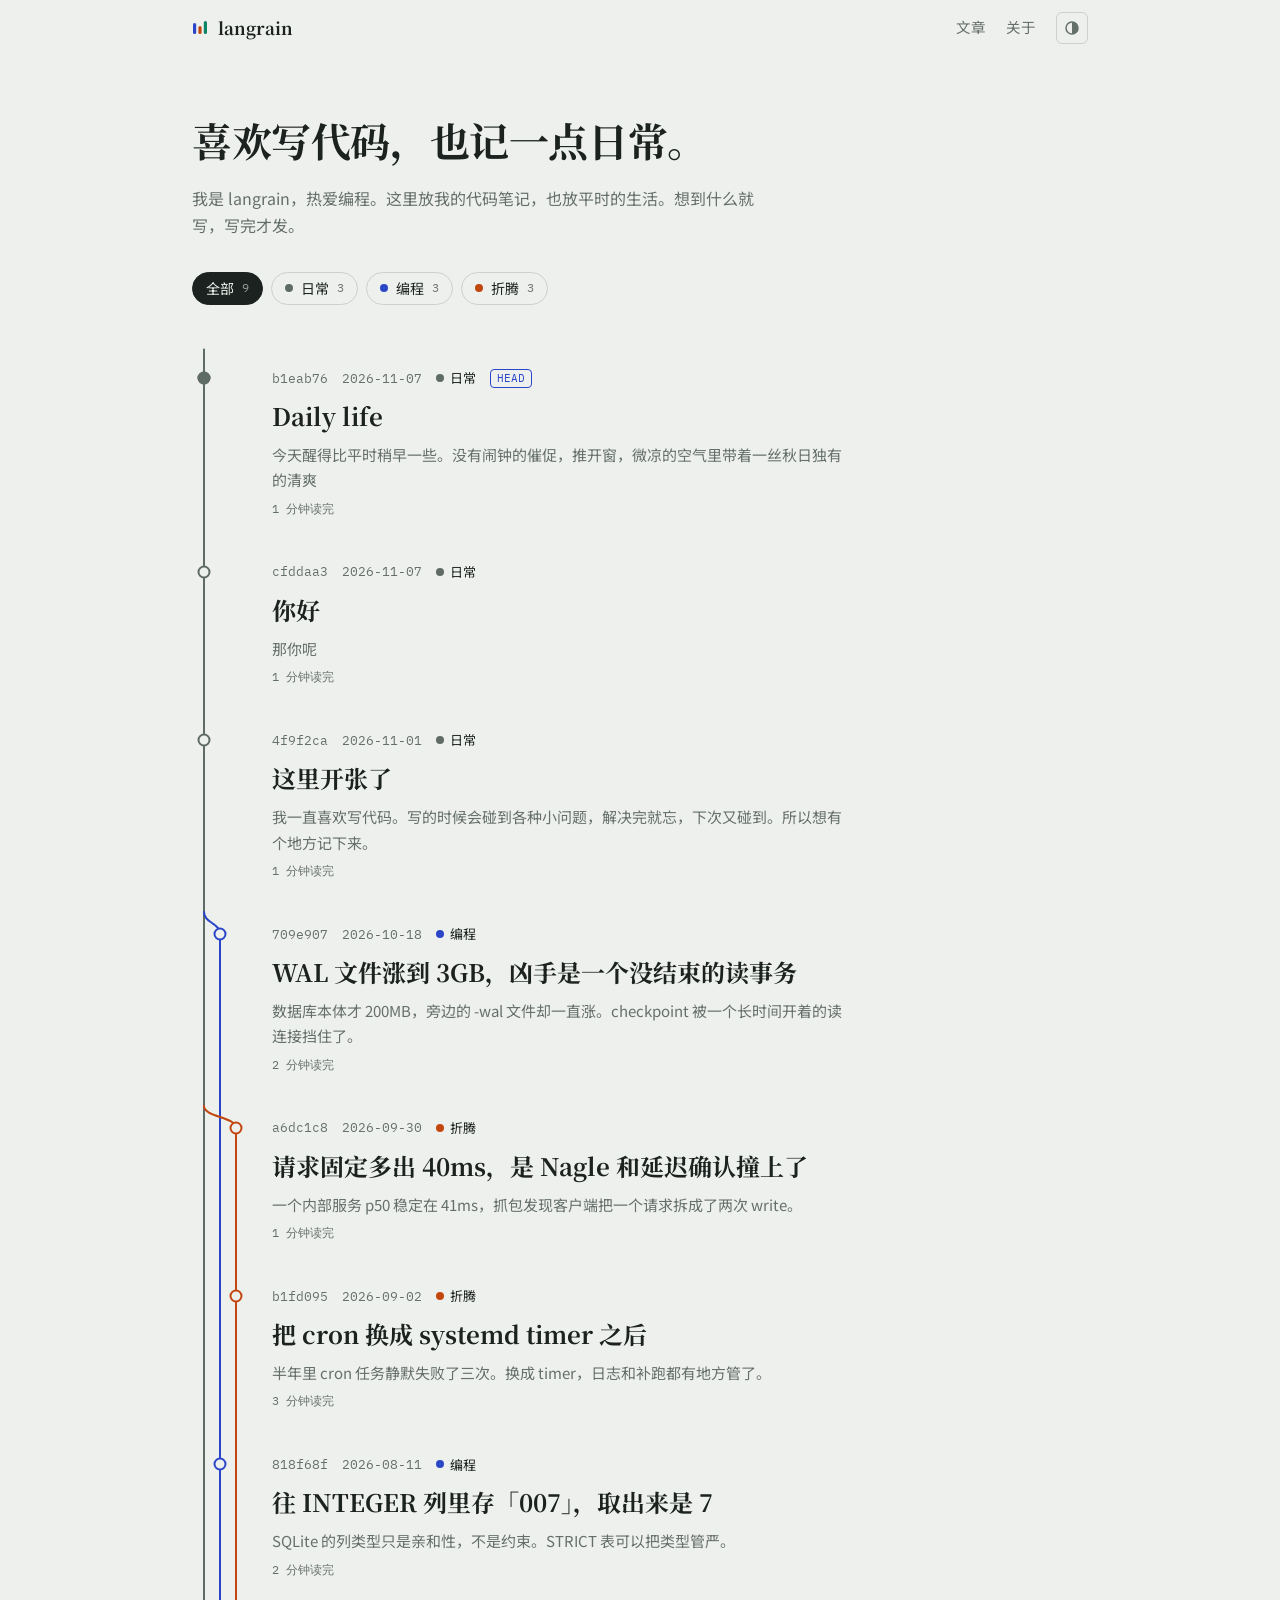
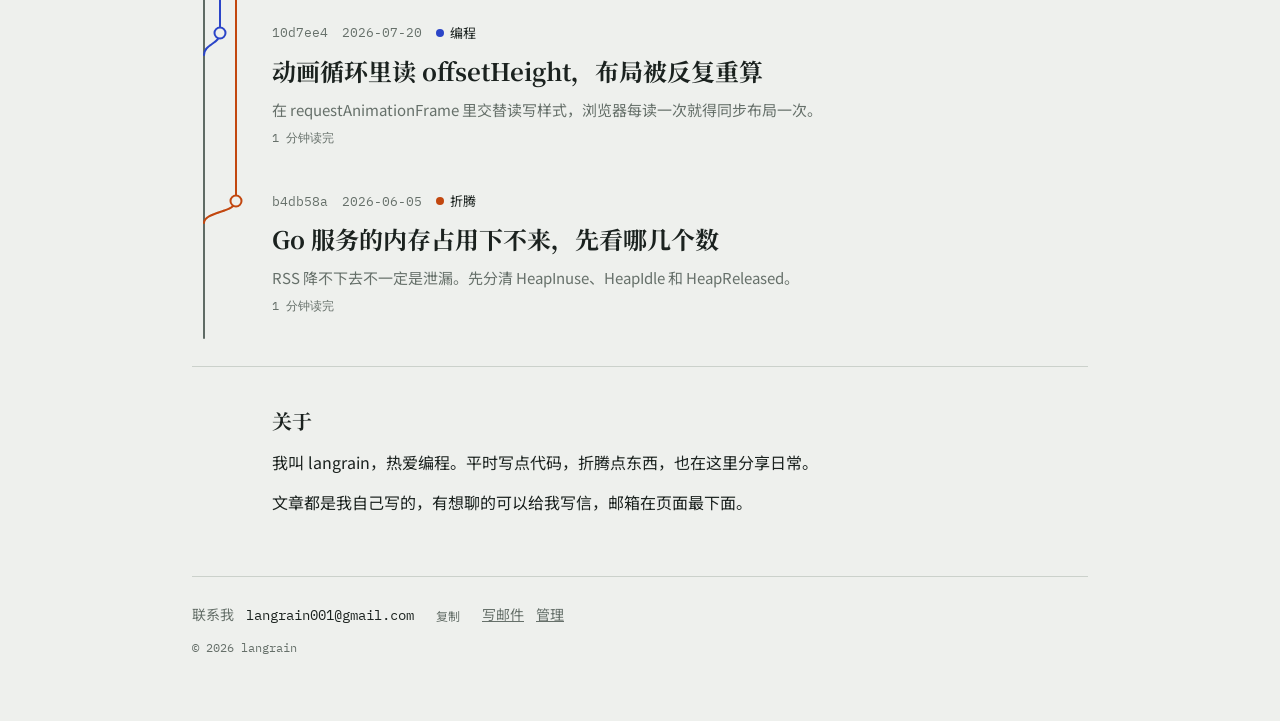
==== commit 3fd38cc0: "Add files via upload" ====
--- a/index.html
+++ b/index.html
@@ -1,4 +1,9 @@
-<!doctype html><html><head><meta charset=utf8><meta name=viewport content="width=device-width,initial-scale=1,viewport-fit=cover"><style>:root{color-scheme:light;box-sizing:border-box;padding-top:env(safe-area-inset-top,0px);padding-bottom:env(safe-area-inset-bottom,0px)}html{scroll-padding-top:env(safe-area-inset-top,0px)}body{margin:0;padding:0;font:14px -apple-system,BlinkMacSystemFont,sans-serif;background:#fff;color:#000}img{max-width:100%}[hidden]:not([hidden=until-found i]){display:none!important}</style></head><body><title>langrain 的笔记</title><meta name="claude:viewport-fit-sides" content="cover"><link rel="stylesheet" href="https://fonts.googleapis.com/css2?family=IBM+Plex+Mono:wght@400;500&family=Noto+Sans+SC:wght@400;500;700&family=Noto+Serif+SC:wght@400;600;700&display=swap"><style id="site-css">
+<!doctype html>
+<html lang="zh-CN"><head><meta charset="utf-8"><meta name="viewport" content="width=device-width,initial-scale=1,viewport-fit=cover"><style>:root{color-scheme:light;padding-top:env(safe-area-inset-top,0px);padding-bottom:env(safe-area-inset-bottom,0px)}html{scroll-padding-top:env(safe-area-inset-top,0px)}body{margin:0;padding:0;font:14px system-ui,sans-serif;background:#fff;color:#000}img{max-width:100%}[hidden]{display:none!important}</style></head><body>
+<title>langrain 的笔记</title>
+<meta name="claude:viewport-fit-sides" content="cover">
+<link rel="stylesheet" href="https://fonts.googleapis.com/css2?family=IBM+Plex+Mono:wght@400;500&family=Noto+Sans+SC:wght@400;500;700&family=Noto+Serif+SC:wght@400;600;700&display=swap">
+<style id="site-css">
 /* 版式：顶部一句话 + 一条提交历史。文章按时间倒序排在左侧的分支图旁边，分支对应主题（日常 / 编程 / 折腾）。 */
 :root {
   --bg: #EEF0ED;
@@ -195,6 +200,7 @@
 .toprow { display: flex; align-items: center; justify-content: space-between; gap: 16px; }
 .back, .edit-l { display: inline-flex; align-items: center; gap: 6px; font-size: 14px; color: var(--muted); text-decoration: none; transition: color .2s; }
 .back:hover, .edit-l:hover { color: var(--ink); }
+button.edit-l { padding: 0; background: none; border: 0; cursor: pointer; font-family: var(--f-sans); }
 .back svg { transition: transform .25s; }
 .back:hover svg { transform: translateX(-3px); }
 .post .meta { margin-top: 28px; }
@@ -212,6 +218,14 @@
 .copy:hover { color: var(--ink); border-color: var(--line); }
 .copy.ok { color: var(--bg); background: var(--l3); border-color: var(--l3); }
 .code pre { margin: 0; padding: 14px 16px; overflow-x: auto; font: 13.5px/1.7 var(--f-mono); color: var(--code-ink); tab-size: 4; }
+.media { margin: 1.8em 0; }
+.media img, .media video { display: block; max-width: 100%; height: auto; border-radius: 6px; background: var(--code-bg); }
+.media figcaption { margin-top: 8px; font: 13px/1.6 var(--f-sans); color: var(--muted); }
+.att { display: flex; align-items: center; gap: 10px; width: fit-content; max-width: 100%; margin: 1.4em 0; padding: 10px 14px; font: 15px/1.5 var(--f-sans); color: var(--ink); text-decoration: none; border: 1px solid var(--line); border-radius: 6px; transition: border-color .2s, background-color .2s; }
+.att:hover { border-color: var(--muted); background: var(--code-bg); }
+.att svg { flex: none; color: var(--muted); }
+.att .an { min-width: 0; overflow-wrap: anywhere; }
+.att .as { flex: none; font: 12px/1 var(--f-mono); color: var(--muted); }
 .cmt { color: var(--code-cmt); }
 .str { color: var(--code-str); }
 
@@ -255,6 +269,9 @@
 .tabs { display: flex; gap: 4px; margin-bottom: 8px; }
 .tab { padding: 4px 12px; cursor: pointer; font-size: 14px; color: var(--muted); background: none; border: 0; border-bottom: 2px solid transparent; transition: color .2s, border-color .2s; }
 .tab[aria-pressed="true"] { color: var(--ink); border-bottom-color: var(--accent); }
+.tabs { align-items: center; }
+.tabs .grow { flex: 1; }
+.btn.small { padding: 4px 12px; font-size: 13px; }
 .pv { min-height: 24rem; margin-top: 0; }
 .pv h1 { margin: 0 0 8px; font: 700 1.9rem/1.4 var(--f-serif); }
 .hint { margin: 0 0 22px; font-size: 13px; line-height: 1.9; color: var(--muted); }
@@ -282,7 +299,10 @@
 @media (prefers-reduced-motion: reduce) {
   *, *::before, *::after { animation: none !important; transition: none !important; }
 }
-</style><div id="root"></div><script id="data" type="application/json">[{"slug":"p-mw63c9ue","branch":"life","date":"2026-11-07","title":"Daily life","sum":"","md":"​今天醒得比平时稍早一些。没有闹钟的催促，推开窗，微凉的空气里带着一丝秋日独有的清爽\n```Rust\nprintln!(\"2\");\n```"},{"slug":"p-mw634p9f","branch":"life","date":"2026-11-07","title":"你好","sum":"那你呢","md":"你好，我是一个\n\n## 我的天哪\n`println!(\"Hello World!)`"},{"slug":"hello","branch":"life","date":"2026-11-01","title":"这里开张了","sum":"我一直喜欢写代码。写的时候会碰到各种小问题，解决完就忘，下次又碰到。所以想有个地方记下来。","md":"我一直喜欢写代码。写的时候会碰到各种小问题，解决完就忘，下次又碰到。所以想有个地方记下来。\n\n除了代码，平时的日子也想留几笔：吃了什么、去了哪、哪天心情不错。这些以后翻起来，比代码有意思。\n\n文章没有固定的更新时间，想写了就写，写完再发。"},{"slug":"wal-checkpoint","branch":"code","date":"2026-10-18","title":"WAL 文件涨到 3GB，凶手是一个没结束的读事务","sum":"数据库本体才 200MB，旁边的 -wal 文件却一直涨。checkpoint 被一个长时间开着的读连接挡住了。","md":"服务跑了两周，数据库本体 200MB，旁边的 `app.db-wal` 却有 3GB。先说结论：有个读连接一直开着事务，checkpoint 没法越过它，WAL 只能不断往后追加，没法从头复用。\n\n## 先确认是不是 checkpoint 没跑完\n\n`PRAGMA wal_checkpoint(PASSIVE)` 返回三个数：busy、WAL 里的总页数、已经写回主库的页数。后两个差得越多，积压越多。\n\n```sql\nPRAGMA wal_checkpoint(PASSIVE);\n-- busy | log    | checkpointed\n--    0 | 786432 | 1024\n```\n\n786432 页乘以 4096 字节正好是 3GB，而写回主库的只有 1024 页。\n\n## 为什么会这样\n\nWAL 模式下，读事务开始时会记下 WAL 当时的末尾位置，之后这个读者看到的就是那一刻的快照。checkpoint 只能把这个位置之前的页写回主库，而且要等所有读者都不再依赖旧页，才能从 WAL 开头重新写。一个不结束的读事务，就把这个位置钉住了。\n\n我这里的读连接是个导出任务：用游标一行行读，中间还要调外部接口，一个事务开了十几个小时。\n\n## 处理\n\n先把导出任务停掉，再手动收一次：\n\n```sql\nPRAGMA wal_checkpoint(TRUNCATE);\n```\n\n`TRUNCATE` 会等写者和读者都让开，把所有页写回主库，再把 WAL 截成 0 字节。读者一直不走的话它会返回 busy，设了 `busy_timeout` 就等到超时。所以治本的办法是改任务：每批取 1000 行就提交，用 `WHERE id > ?` 翻页，不用长游标。\n\n还有一点。`wal_autocheckpoint` 默认是 1000 页，只在提交时尝试一次不阻塞的 checkpoint，被读者挡住就放弃，也不报错。这个问题在日志里看不到，我现在直接监控 `-wal` 文件的大小。"},{"slug":"tcp-40ms","branch":"tinker","date":"2026-09-30","title":"请求固定多出 40ms，是 Nagle 和延迟确认撞上了","sum":"一个内部服务 p50 稳定在 41ms，抓包发现客户端把一个请求拆成了两次 write。","md":"一个内部小服务，本机压测单次请求 1ms，放到测试环境 p50 却稳定在 41ms。数字这么整齐，多半不是业务慢，而是哪里有个定时器在等。\n\n## 抓包\n\n在服务端抓一次请求，用 `-ttt` 看包与包之间的间隔：\n\n```sh\ntcpdump -i eth0 -nn -ttt port 9000\n```\n\n客户端先发来 4 字节的长度头，隔了约 40ms，才发正文。这 40ms 里服务端一直没有回 ACK。\n\n## 两个机制互相等\n\n客户端是 Python，默认开着 Nagle 算法：前一个小包还没收到确认，后面的小数据就先攒着。服务端内核开着延迟确认：收到一个小包不马上 ACK，最多等 40ms（Linux 的下限），指望顺带在响应里捎上。客户端等 ACK 才发正文，服务端等正文才响应，谁都不动，直到服务端的定时器到点。\n\n## 改法\n\n根本的问题是把一条消息拆成了两次 `send`。先把长度头和正文拼在一起一次发出去，再把 `TCP_NODELAY` 打开，免得以后有人又拆开：\n\n```py\nsock = socket.create_connection((host, 9000))\nsock.setsockopt(socket.IPPROTO_TCP, socket.TCP_NODELAY, 1)\nsock.sendall(header + body)  # 一次写完\n```\n\np50 回到了 1.3ms。Go 的 net 包默认就开着 NoDelay，所以同样的问题在 Go 写的客户端里很少见，换一种语言写客户端才碰上。"},{"slug":"systemd-timer","branch":"tinker","date":"2026-09-02","title":"把 cron 换成 systemd timer 之后","sum":"半年里 cron 任务静默失败了三次。换成 timer，日志和补跑都有地方管了。","md":"我有几个定时任务：备份数据库、清理上传目录、给自己发周报。以前都放在 crontab 里，直到有一次备份脚本因为 PATH 不对失败了，整整九天没人发现。\n\n## 一个最小的例子\n\n一个任务要两个文件，一个描述做什么，一个描述什么时候做。\n\n```ini backup.service\n[Unit]\nDescription=Backup app database\n\n[Service]\nType=oneshot\nExecStart=/usr/local/bin/backup.sh\n```\n\n```ini backup.timer\n[Unit]\nDescription=Backup app database, daily\n\n[Timer]\nOnCalendar=*-*-* 03:30:00\nPersistent=true\nRandomizedDelaySec=300\n\n[Install]\nWantedBy=timers.target\n```\n\n```sh\nsystemctl enable --now backup.timer\nsystemctl list-timers backup.timer\njournalctl -u backup.service -n 20\n```\n\n`Persistent=true` 的意思是：如果机器在 3:30 关着，开机后补跑一次。cron 没有这个行为，要靠 anacron。`list-timers` 能看到下次什么时候跑、上次什么时候跑。输出进了 journal，`journalctl -u backup.service` 就是这个任务的全部日志，不用再往文件里重定向。\n\n## 不太顺手的地方\n\n一个简单任务要写两个文件，比一行 crontab 啰嗦得多。`OnCalendar` 的语法也要学一遍，好在可以先验证再用：`systemd-analyze calendar \"Mon *-*-* 09:00\"`。失败通知默认没有，我在 `[Unit]` 里加了 `OnFailure=`，指向一个发消息的 service。"},{"slug":"sqlite-affinity","branch":"code","date":"2026-08-11","title":"往 INTEGER 列里存「007」，取出来是 7","sum":"SQLite 的列类型只是亲和性，不是约束。STRICT 表可以把类型管严。","md":"有张表的 `code` 列我声明成了 INTEGER，里面存门店编号，有些以 0 开头。导入数据之后发现，「007」变成了 7。\n\n## 发生了什么\n\nSQLite 的列类型叫类型亲和性，是建议，不是约束。INTEGER 亲和性的列遇到看起来像整数的文本，会先转成整数再存。「007」能无损地转成 7，于是就转了。\n\n```sql\nCREATE TABLE shop (code INTEGER);\nINSERT INTO shop VALUES ('007');\nSELECT code, typeof(code) FROM shop;\n-- 7 | integer\n```\n\n反过来，往 INTEGER 列里存 `'abc'` 不会报错，它就原样存成文本。\n\n## 两种办法\n\n编号就是字符串，列声明成 TEXT。以后遇到看起来是数字、但不参与计算的字段，比如邮编、手机号、编号，一律用 TEXT。\n\n另一个办法是 3.37 以后支持的 STRICT 表，类型对不上直接报错：\n\n```sql\nCREATE TABLE shop (code TEXT NOT NULL, floor INTEGER) STRICT;\nINSERT INTO shop VALUES ('007', 'abc');\n-- 报错：cannot store TEXT value in INTEGER column shop.floor\n```\n\nSTRICT 表的列类型只能是 INT、INTEGER、REAL、TEXT、BLOB、ANY 这几种，原来写的 `VARCHAR(20)` 之类要改掉。老版本的 SQLite 打不开带 STRICT 表的库，部署前先确认运行环境的版本。"},{"slug":"raf-layout","branch":"code","date":"2026-07-20","title":"动画循环里读 offsetHeight，布局被反复重算","sum":"在 requestAnimationFrame 里交替读写样式，浏览器每读一次就得同步布局一次。","md":"做一个列表拖拽排序，帧率只有 12fps。火焰图里全是 Layout，每个元素一次。\n\n## 读和写交替\n\n```js\nfor (const el of items) {\n  const h = el.offsetHeight;                       // 读：要最新的布局\n  el.style.transform = 'translateY(' + h + 'px)';  // 写：让布局失效\n}\n```\n\n浏览器会把样式修改攒起来，渲染时一起算。但 `offsetHeight` 要的是此刻的真实值，前面如果有还没处理的样式修改，就得立刻同步算一次布局。循环里读一次写一次，N 个元素就是 N 次布局。\n\n## 拆开\n\n```js\nconst heights = items.map(el => el.offsetHeight);  // 先一次读完\nitems.forEach((el, i) => {\n  el.style.transform = 'translateY(' + heights[i] + 'px)';  // 再一次写完\n});\n```\n\n改完每帧只布局一次，帧时间从 80ms 左右降到 6ms 左右。位移我也从 `top` 换成了 `transform`：transform 不触发布局，只走合成。"},{"slug":"go-rss","branch":"tinker","date":"2026-06-05","title":"Go 服务的内存占用下不来，先看哪几个数","sum":"RSS 降不下去不一定是泄漏。先分清 HeapInuse、HeapIdle 和 HeapReleased。","md":"监控里有个 Go 服务，RSS 稳在 1.8GB，流量低谷也不降。第一反应是泄漏，但 pprof 里 inuse_space 只有 300MB 左右。\n\n## 三个数\n\n`runtime.MemStats` 里最有用的是这三个：\n\n- `HeapInuse`：正在被对象使用的 span，对应 pprof 里看到的 inuse。\n- `HeapIdle`：已经没有对象、但还留在 Go 运行时手里的 span。\n- `HeapReleased`：Idle 里已经还给操作系统的那一部分。\n\n```go\nvar m runtime.MemStats\nruntime.ReadMemStats(&m)\nfmt.Println(m.HeapInuse>>20, m.HeapIdle>>20, m.HeapReleased>>20) // MB\n```\n\n`HeapIdle - HeapReleased` 是运行时手里留着没还的内存，它仍然算在 RSS 里。我这里这个差值接近 1.3GB，是一次批量任务之后留下的。\n\n运行时的后台回收会慢慢把 Idle 还给系统，速度有限，所以批量任务结束后几分钟内 RSS 不降是正常的。真正该担心的是 `HeapInuse` 一路往上涨。\n\n## 后来怎么处理\n\n批量任务本身一次读了 200 万行再处理，我改成了分批，峰值降到原来的五分之一。如果确实需要立刻归还，可以调 `debug.FreeOSMemory()`，但它会触发一次完整的 GC，我只在任务结束的位置调了一次。"}]</script><script id="app">
+</style>
+<div id="root"></div>
+<script id="data" type="application/json">[{"slug":"p-mw63c9ue","branch":"life","date":"2026-11-07","title":"Daily life","sum":"","md":"​今天醒得比平时稍早一些。没有闹钟的催促，推开窗，微凉的空气里带着一丝秋日独有的清爽\n```Rust\nprintln!(\"2\");\n```"},{"slug":"p-mw634p9f","branch":"life","date":"2026-11-07","title":"你好","sum":"那你呢","md":"你好，我是一个\n\n## 我的天哪\n`println!(\"Hello World!)`"},{"slug":"hello","branch":"life","date":"2026-11-01","title":"这里开张了","sum":"我一直喜欢写代码。写的时候会碰到各种小问题，解决完就忘，下次又碰到。所以想有个地方记下来。","md":"我一直喜欢写代码。写的时候会碰到各种小问题，解决完就忘，下次又碰到。所以想有个地方记下来。\n\n除了代码，平时的日子也想留几笔：吃了什么、去了哪、哪天心情不错。这些以后翻起来，比代码有意思。\n\n文章没有固定的更新时间，想写了就写，写完再发。"},{"slug":"wal-checkpoint","branch":"code","date":"2026-10-18","title":"WAL 文件涨到 3GB，凶手是一个没结束的读事务","sum":"数据库本体才 200MB，旁边的 -wal 文件却一直涨。checkpoint 被一个长时间开着的读连接挡住了。","md":"服务跑了两周，数据库本体 200MB，旁边的 `app.db-wal` 却有 3GB。先说结论：有个读连接一直开着事务，checkpoint 没法越过它，WAL 只能不断往后追加，没法从头复用。\n\n## 先确认是不是 checkpoint 没跑完\n\n`PRAGMA wal_checkpoint(PASSIVE)` 返回三个数：busy、WAL 里的总页数、已经写回主库的页数。后两个差得越多，积压越多。\n\n```sql\nPRAGMA wal_checkpoint(PASSIVE);\n-- busy | log    | checkpointed\n--    0 | 786432 | 1024\n```\n\n786432 页乘以 4096 字节正好是 3GB，而写回主库的只有 1024 页。\n\n## 为什么会这样\n\nWAL 模式下，读事务开始时会记下 WAL 当时的末尾位置，之后这个读者看到的就是那一刻的快照。checkpoint 只能把这个位置之前的页写回主库，而且要等所有读者都不再依赖旧页，才能从 WAL 开头重新写。一个不结束的读事务，就把这个位置钉住了。\n\n我这里的读连接是个导出任务：用游标一行行读，中间还要调外部接口，一个事务开了十几个小时。\n\n## 处理\n\n先把导出任务停掉，再手动收一次：\n\n```sql\nPRAGMA wal_checkpoint(TRUNCATE);\n```\n\n`TRUNCATE` 会等写者和读者都让开，把所有页写回主库，再把 WAL 截成 0 字节。读者一直不走的话它会返回 busy，设了 `busy_timeout` 就等到超时。所以治本的办法是改任务：每批取 1000 行就提交，用 `WHERE id > ?` 翻页，不用长游标。\n\n还有一点。`wal_autocheckpoint` 默认是 1000 页，只在提交时尝试一次不阻塞的 checkpoint，被读者挡住就放弃，也不报错。这个问题在日志里看不到，我现在直接监控 `-wal` 文件的大小。"},{"slug":"tcp-40ms","branch":"tinker","date":"2026-09-30","title":"请求固定多出 40ms，是 Nagle 和延迟确认撞上了","sum":"一个内部服务 p50 稳定在 41ms，抓包发现客户端把一个请求拆成了两次 write。","md":"一个内部小服务，本机压测单次请求 1ms，放到测试环境 p50 却稳定在 41ms。数字这么整齐，多半不是业务慢，而是哪里有个定时器在等。\n\n## 抓包\n\n在服务端抓一次请求，用 `-ttt` 看包与包之间的间隔：\n\n```sh\ntcpdump -i eth0 -nn -ttt port 9000\n```\n\n客户端先发来 4 字节的长度头，隔了约 40ms，才发正文。这 40ms 里服务端一直没有回 ACK。\n\n## 两个机制互相等\n\n客户端是 Python，默认开着 Nagle 算法：前一个小包还没收到确认，后面的小数据就先攒着。服务端内核开着延迟确认：收到一个小包不马上 ACK，最多等 40ms（Linux 的下限），指望顺带在响应里捎上。客户端等 ACK 才发正文，服务端等正文才响应，谁都不动，直到服务端的定时器到点。\n\n## 改法\n\n根本的问题是把一条消息拆成了两次 `send`。先把长度头和正文拼在一起一次发出去，再把 `TCP_NODELAY` 打开，免得以后有人又拆开：\n\n```py\nsock = socket.create_connection((host, 9000))\nsock.setsockopt(socket.IPPROTO_TCP, socket.TCP_NODELAY, 1)\nsock.sendall(header + body)  # 一次写完\n```\n\np50 回到了 1.3ms。Go 的 net 包默认就开着 NoDelay，所以同样的问题在 Go 写的客户端里很少见，换一种语言写客户端才碰上。"},{"slug":"systemd-timer","branch":"tinker","date":"2026-09-02","title":"把 cron 换成 systemd timer 之后","sum":"半年里 cron 任务静默失败了三次。换成 timer，日志和补跑都有地方管了。","md":"我有几个定时任务：备份数据库、清理上传目录、给自己发周报。以前都放在 crontab 里，直到有一次备份脚本因为 PATH 不对失败了，整整九天没人发现。\n\n## 一个最小的例子\n\n一个任务要两个文件，一个描述做什么，一个描述什么时候做。\n\n```ini backup.service\n[Unit]\nDescription=Backup app database\n\n[Service]\nType=oneshot\nExecStart=/usr/local/bin/backup.sh\n```\n\n```ini backup.timer\n[Unit]\nDescription=Backup app database, daily\n\n[Timer]\nOnCalendar=*-*-* 03:30:00\nPersistent=true\nRandomizedDelaySec=300\n\n[Install]\nWantedBy=timers.target\n```\n\n```sh\nsystemctl enable --now backup.timer\nsystemctl list-timers backup.timer\njournalctl -u backup.service -n 20\n```\n\n`Persistent=true` 的意思是：如果机器在 3:30 关着，开机后补跑一次。cron 没有这个行为，要靠 anacron。`list-timers` 能看到下次什么时候跑、上次什么时候跑。输出进了 journal，`journalctl -u backup.service` 就是这个任务的全部日志，不用再往文件里重定向。\n\n## 不太顺手的地方\n\n一个简单任务要写两个文件，比一行 crontab 啰嗦得多。`OnCalendar` 的语法也要学一遍，好在可以先验证再用：`systemd-analyze calendar \"Mon *-*-* 09:00\"`。失败通知默认没有，我在 `[Unit]` 里加了 `OnFailure=`，指向一个发消息的 service。"},{"slug":"sqlite-affinity","branch":"code","date":"2026-08-11","title":"往 INTEGER 列里存「007」，取出来是 7","sum":"SQLite 的列类型只是亲和性，不是约束。STRICT 表可以把类型管严。","md":"有张表的 `code` 列我声明成了 INTEGER，里面存门店编号，有些以 0 开头。导入数据之后发现，「007」变成了 7。\n\n## 发生了什么\n\nSQLite 的列类型叫类型亲和性，是建议，不是约束。INTEGER 亲和性的列遇到看起来像整数的文本，会先转成整数再存。「007」能无损地转成 7，于是就转了。\n\n```sql\nCREATE TABLE shop (code INTEGER);\nINSERT INTO shop VALUES ('007');\nSELECT code, typeof(code) FROM shop;\n-- 7 | integer\n```\n\n反过来，往 INTEGER 列里存 `'abc'` 不会报错，它就原样存成文本。\n\n## 两种办法\n\n编号就是字符串，列声明成 TEXT。以后遇到看起来是数字、但不参与计算的字段，比如邮编、手机号、编号，一律用 TEXT。\n\n另一个办法是 3.37 以后支持的 STRICT 表，类型对不上直接报错：\n\n```sql\nCREATE TABLE shop (code TEXT NOT NULL, floor INTEGER) STRICT;\nINSERT INTO shop VALUES ('007', 'abc');\n-- 报错：cannot store TEXT value in INTEGER column shop.floor\n```\n\nSTRICT 表的列类型只能是 INT、INTEGER、REAL、TEXT、BLOB、ANY 这几种，原来写的 `VARCHAR(20)` 之类要改掉。老版本的 SQLite 打不开带 STRICT 表的库，部署前先确认运行环境的版本。"},{"slug":"raf-layout","branch":"code","date":"2026-07-20","title":"动画循环里读 offsetHeight，布局被反复重算","sum":"在 requestAnimationFrame 里交替读写样式，浏览器每读一次就得同步布局一次。","md":"做一个列表拖拽排序，帧率只有 12fps。火焰图里全是 Layout，每个元素一次。\n\n## 读和写交替\n\n```js\nfor (const el of items) {\n  const h = el.offsetHeight;                       // 读：要最新的布局\n  el.style.transform = 'translateY(' + h + 'px)';  // 写：让布局失效\n}\n```\n\n浏览器会把样式修改攒起来，渲染时一起算。但 `offsetHeight` 要的是此刻的真实值，前面如果有还没处理的样式修改，就得立刻同步算一次布局。循环里读一次写一次，N 个元素就是 N 次布局。\n\n## 拆开\n\n```js\nconst heights = items.map(el => el.offsetHeight);  // 先一次读完\nitems.forEach((el, i) => {\n  el.style.transform = 'translateY(' + heights[i] + 'px)';  // 再一次写完\n});\n```\n\n改完每帧只布局一次，帧时间从 80ms 左右降到 6ms 左右。位移我也从 `top` 换成了 `transform`：transform 不触发布局，只走合成。"},{"slug":"go-rss","branch":"tinker","date":"2026-06-05","title":"Go 服务的内存占用下不来，先看哪几个数","sum":"RSS 降不下去不一定是泄漏。先分清 HeapInuse、HeapIdle 和 HeapReleased。","md":"监控里有个 Go 服务，RSS 稳在 1.8GB，流量低谷也不降。第一反应是泄漏，但 pprof 里 inuse_space 只有 300MB 左右。\n\n## 三个数\n\n`runtime.MemStats` 里最有用的是这三个：\n\n- `HeapInuse`：正在被对象使用的 span，对应 pprof 里看到的 inuse。\n- `HeapIdle`：已经没有对象、但还留在 Go 运行时手里的 span。\n- `HeapReleased`：Idle 里已经还给操作系统的那一部分。\n\n```go\nvar m runtime.MemStats\nruntime.ReadMemStats(&m)\nfmt.Println(m.HeapInuse>>20, m.HeapIdle>>20, m.HeapReleased>>20) // MB\n```\n\n`HeapIdle - HeapReleased` 是运行时手里留着没还的内存，它仍然算在 RSS 里。我这里这个差值接近 1.3GB，是一次批量任务之后留下的。\n\n运行时的后台回收会慢慢把 Idle 还给系统，速度有限，所以批量任务结束后几分钟内 RSS 不降是正常的。真正该担心的是 `HeapInuse` 一路往上涨。\n\n## 后来怎么处理\n\n批量任务本身一次读了 200 万行再处理，我改成了分批，峰值降到原来的五分之一。如果确实需要立刻归还，可以调 `debug.FreeOSMemory()`，但它会触发一次完整的 GC，我只在任务结束的位置调了一次。"}]</script>
+<script id="app">
 (function () {
 'use strict';
 
@@ -293,6 +313,8 @@
 var esc = function (s) { return String(s).replace(/&/g, '&amp;').replace(/</g, '&lt;').replace(/>/g, '&gt;'); };
 var inline = function (s) { return esc(s).replace(/`([^`]+)`/g, '<code>$1</code>'); };
 var clamp = function (v, a, b) { return Math.min(b, Math.max(a, v)); };
+/* 在 claude.ai 里打开走它自己的保存；放到 GitHub 等别处就走 GitHub 仓库 */
+var GH = !(window.claude && window.claude.use);
 
 /* ---------- 页面外壳（发布时会用同一份模板重新生成整页） ---------- */
 
@@ -318,7 +340,7 @@
   '<footer class="foot-site"><div class="contact"><span class="k">联系我</span>' +
   '<span class="addr" id="addr">' + EMAIL + '</span>' +
   '<button class="copy" id="cp" type="button">复制</button>' +
-  '<a href="mailto:' + EMAIL + '">写邮件</a></div>' +
+  '<a href="mailto:' + EMAIL + '">写邮件</a>' + (GH ? '<a href="#write">管理</a>' : '') + '</div>' +
   '<div class="copyr" id="foot"></div></footer>' +
   '</div></div><div id="bar" hidden></div>';
 
@@ -360,7 +382,9 @@
     '<pre><code>' + hl(lang, src) + '</code></pre></figure>';
 }
 
-/* 正文写法：## 小标题；空行分段；- 列表；```语言 围起来的是代码；`行内代码` */
+/* 正文写法：## 小标题；空行分段；- 列表；```语言 围起来的是代码；`行内代码`
+   图片：!img:资源ID|说明　视频：!video:资源ID|说明　附件：!file:资源ID|文件名|字节数（编辑器的按钮会自动写入） */
+var MEDIA = /^!(img|video|file):([A-Za-z0-9]{32}|uploads\/[A-Za-z0-9._-]+)((?:\|[^\n]*)?)\s*$/;
 var CJK = /[　-鿿＀-￯]/;
 function joinLines(a, b) { return (CJK.test(a.slice(-1)) || CJK.test(b.charAt(0))) ? a + b : a + ' ' + b; }
 function parseMd(md) {
@@ -373,6 +397,9 @@
       while (i < n && !/^```/.test(lines[i])) { buf.push(lines[i]); i++; }
       i++;
       out.push(['code', info[0] || 'text', buf.join('\n'), info.slice(1).join(' ') || undefined]);
+    } else if (MEDIA.test(line)) {
+      var mm = line.trim().match(MEDIA), parts = (mm[3] || '').slice(1).split('|');
+      out.push(['media', mm[1], mm[2], parts[0], parts.slice(1)]); i++;
     } else if (/^##\s+/.test(line)) {
       out.push(['h', line.replace(/^##\s+/, '').trim()]); i++;
     } else if (/^[-*]\s+/.test(line)) {
@@ -383,7 +410,7 @@
       i++;
     } else {
       var para = '';
-      while (i < n && lines[i].trim() && !/^(```|##\s|[-*]\s)/.test(lines[i])) {
+      while (i < n && lines[i].trim() && !/^(```|##\s|[-*]\s)/.test(lines[i]) && !MEDIA.test(lines[i])) {
         para = para ? joinLines(para, lines[i].trim()) : lines[i].trim(); i++;
       }
       out.push(['p', para]);
@@ -452,7 +479,109 @@
 
 var view = $('#view'), head = $('#head'), bar = $('#bar');
 var current = null, active = 'all', reveal = 0, played = false, GP = null, listY = 0, ro = null, rq = 0;
-var perm = 'pending', art = null;
+/* ---------- GitHub 模式：文章存在仓库的 posts.json，图片和附件存在 uploads/ ---------- */
+
+var ghCfg = { repo: '', branch: '', token: '' };
+(function () {
+  try { var s = JSON.parse(localStorage.getItem('gh') || 'null'); if (s && typeof s === 'object') ghCfg = Object.assign(ghCfg, s); } catch (e) {}
+  if (!ghCfg.repo) {
+    var h = location.hostname, seg = location.pathname.split('/').filter(Boolean)[0] || '';
+    if (/\.github\.io$/.test(h)) ghCfg.repo = h.split('.')[0] + '/' + (seg && !/\.html?$/i.test(seg) ? seg : h);
+  }
+})();
+function ghSave() { try { localStorage.setItem('gh', JSON.stringify(ghCfg)); } catch (e) {} }
+function ghApi(path, opt) {
+  opt = opt || {};
+  var headers = { 'Accept': 'application/vnd.github+json', 'Authorization': 'Bearer ' + ghCfg.token, 'X-GitHub-Api-Version': '2022-11-28' };
+  if (opt.body) headers['Content-Type'] = 'application/json';
+  return fetch('https://api.github.com' + path, { method: opt.method || 'GET', headers: headers, body: opt.body }).then(function (r) {
+    return r.json().catch(function () { return {}; }).then(function (j) {
+      if (!r.ok) { var e = new Error(j.message || String(r.status)); e.status = r.status; throw e; }
+      return j;
+    });
+  });
+}
+function ghCode(e) {
+  var s = e && e.status;
+  return s === 401 ? 'gh_auth' : (s === 403 || s === 404) ? 'gh_perm' : (s === 409 || s === 422) ? 'gh_conflict' : 'upstream_error';
+}
+function ghCheck() {
+  return ghApi('/repos/' + ghCfg.repo).then(function (j) {
+    ghCfg.branch = j.default_branch || 'main';
+    return j.permissions ? !!(j.permissions.push || j.permissions.admin) : true;
+  });
+}
+function b64(s) { return btoa(unescape(encodeURIComponent(s))); }
+function ghPut(path, content, message, fresh) {
+  var url = '/repos/' + ghCfg.repo + '/contents/' + path.split('/').map(encodeURIComponent).join('/');
+  var sha = fresh ? Promise.resolve(null)
+    : ghApi(url + '?ref=' + encodeURIComponent(ghCfg.branch)).then(function (j) { return j.sha || null; }, function (e) { if (e.status === 404) return null; throw e; });
+  return sha.then(function (s) {
+    var body = { message: message, content: content, branch: ghCfg.branch };
+    if (s) body.sha = s;
+    return ghApi(url, { method: 'PUT', body: JSON.stringify(body) });
+  });
+}
+function fileB64(f) {
+  return new Promise(function (res, rej) {
+    var r = new FileReader();
+    r.onload = function () { res(String(r.result).split(',')[1] || ''); };
+    r.onerror = function () { rej(new Error('read')); };
+    r.readAsDataURL(f);
+  });
+}
+var IMG_EXT = { png: 1, jpg: 1, jpeg: 1, gif: 1, webp: 1, svg: 1, avif: 1 }, VID_EXT = { mp4: 1, webm: 1 };
+function ghUploader(f) {
+  if (f.size > 25 * 1048576) return Promise.reject({ code: 'too_large' });
+  var ext = ((f.name.split('.').pop() || '').toLowerCase().replace(/[^a-z0-9]/g, '').slice(0, 8)) || 'bin';
+  var path = 'uploads/' + Date.now().toString(36) + '.' + ext;
+  var kind = IMG_EXT[ext] ? 'img' : VID_EXT[ext] ? 'video' : 'file';
+  return fileB64(f).then(function (c) { return ghPut(path, c, '上传 ' + f.name.slice(0, 60), true); })
+    .then(function () { return { id: path, kind: kind, size: f.size }; }, function (e) { throw { code: e && e.code || ghCode(e) }; });
+}
+function artUploader(f) {
+  var ext = (f.name.split('.').pop() || '').toLowerCase(), T = UP_TYPES[ext];
+  if (!T) return Promise.reject({ code: 'unsupported_ext' });
+  return assetsApi.upload(f, { type: T[0] }).then(function (r) { return { id: r.id, kind: T[1], size: r.sizeBytes }; });
+}
+function getUploader() { return GH ? ghUploader : assetsApi ? artUploader : null; }
+
+function setupHTML() {
+  return '<div class="editor"><a class="back" href="#">文章列表</a><h1>登录后写文章</h1>' +
+    '<p class="dek" style="margin-bottom:22px">这个站点放在 GitHub 上，文章会直接提交到你的仓库。要用一个只管这个仓库的访问令牌登录，它只保存在这台设备的浏览器里。</p>' +
+    (ghErr ? '<p class="status" style="color:var(--l2);margin:0 0 18px">' + esc(ghErr) + '</p>' : '') +
+    '<div class="field"><label for="g-repo">仓库（用户名/仓库名）</label><input id="g-repo" type="text" autocomplete="off" spellcheck="false" placeholder="例如 langrain/blog"></div>' +
+    '<div class="field"><label for="g-tok">访问令牌</label><input id="g-tok" type="password" autocomplete="off" spellcheck="false"></div>' +
+    '<div class="actions"><button class="btn primary" type="button" id="g-go">登录</button><span class="status" id="st" role="status"></span></div>' +
+    '<ol class="hint" style="margin-top:28px;padding-left:1.3em"><li>打开 <a href="https://github.com/settings/personal-access-tokens/new" target="_blank" rel="noopener" style="color:var(--accent)">GitHub 的新建令牌页面</a>，名字随便起，有效期选 90 天以内。</li>' +
+    '<li>“Repository access”选“Only select repositories”，只勾这个站点的仓库。</li>' +
+    '<li>“Repository permissions”里把“Contents”设为“Read and write”，其余不用动。</li>' +
+    '<li>点“Generate token”，把生成的令牌粘贴到上面。令牌过期后重新生成一个就行。</li></ol></div>';
+}
+function mountSetup() {
+  var r = $('#g-repo'), t = $('#g-tok'), go = $('#g-go'), st = $('#st');
+  r.value = ghCfg.repo || '';
+  var run = function () {
+    var repo = r.value.trim().replace(/^https?:\/\/github\.com\//, '').replace(/\.git$/, '').replace(/\/+$/, ''), tok = t.value.trim();
+    if (!/^[\w.-]+\/[\w.-]+$/.test(repo)) { st.textContent = '仓库要写成 用户名/仓库名。'; r.focus(); return; }
+    if (!tok) { st.textContent = '还没填令牌。'; t.focus(); return; }
+    go.disabled = true; st.textContent = '正在验证…';
+    ghCfg.repo = repo; ghCfg.token = tok;
+    ghCheck().then(function (ok) {
+      if (ok) { perm = 'yes'; ghErr = ''; ghSave(); route(); return; }
+      ghCfg.token = ''; perm = 'setup';
+      ghErr = '这个令牌对 ' + repo + ' 没有写入权限。请确认勾选了这个仓库，并且 Contents 是 Read and write。'; route();
+    }, function (e) {
+      ghCfg.token = ''; perm = 'setup';
+      ghErr = e.status === 401 ? '令牌无效或已过期。' : e.status === 404 ? '找不到仓库 ' + repo + '，或这个令牌没有访问它的权限。' : '连不上 GitHub，稍后再试。';
+      route();
+    });
+  };
+  go.addEventListener('click', run);
+  t.addEventListener('keydown', function (e) { if (e.key === 'Enter') run(); });
+}
+
+var perm = (GH && !ghCfg.token) ? 'setup' : 'pending', art = null, assetsApi = null, ghErr = '';
 
 /* ---------- 首页 ---------- */
 
@@ -615,12 +744,33 @@
 
 /* ---------- 文章页 ---------- */
 
+function sizeText(b) {
+  b = +b; if (!b) return '';
+  return b < 1048576 ? Math.max(1, Math.round(b / 1024)) + ' KB' : (b / 1048576).toFixed(1) + ' MB';
+}
+function mediaHTML(x) {
+  var url = /^uploads\//.test(x[2]) ? x[2] : '/_blob/' + x[2], kind = x[1], cap = x[3] || '';
+  if (kind === 'img') {
+    return '<figure class="media"><img src="' + url + '" alt="' + esc(cap).replace(/"/g, '&quot;') + '" loading="lazy">' +
+      (cap ? '<figcaption>' + esc(cap) + '</figcaption>' : '') + '</figure>';
+  }
+  if (kind === 'video') {
+    return '<figure class="media"><video src="' + url + '" controls preload="metadata" playsinline></video>' +
+      (cap ? '<figcaption>' + esc(cap) + '</figcaption>' : '') + '</figure>';
+  }
+  var name = cap || '附件', size = sizeText(x[4] && x[4][0]);
+  return '<a class="att" href="' + url + '" target="_blank" rel="noopener">' +
+    '<svg width="18" height="18" viewBox="0 0 18 18" aria-hidden="true"><path d="M5 2.5h5.5L14 6v9a.5.5 0 0 1-.5.5h-8.5A.5.5 0 0 1 4.5 15V3a.5.5 0 0 1 .5-.5z M10.5 2.5V6H14" fill="none" stroke="currentColor" stroke-width="1.3" stroke-linejoin="round"/></svg>' +
+    '<span class="an">' + esc(name) + '</span>' + (size ? '<span class="as">' + size + '</span>' : '') + '</a>';
+}
+
 function bodyHTML(body) {
   var n = 0, toc = [];
   var html = body.map(function (x) {
     if (x[0] === 'h') { n++; toc.push(x[1]); return '<h2 id="s' + n + '">' + esc(x[1]) + '</h2>'; }
     if (x[0] === 'p') return '<p>' + inline(x[1]) + '</p>';
     if (x[0] === 'ul') return '<ul>' + x[1].map(function (t) { return '<li>' + inline(t) + '</li>'; }).join('') + '</ul>';
+    if (x[0] === 'media') return mediaHTML(x);
     return codeHTML(x[1], x[2], x[3]);
   }).join('');
   return { html: html, toc: toc };
@@ -687,6 +837,7 @@
 }
 
 function editorHTML(i) {
+  if (GH && (perm === 'setup' || perm === 'no')) return setupHTML();
   if (perm === 'pending') return '<div class="editor"><p class="ed-note">正在确认你的权限…</p></div>';
   if (perm !== 'yes') {
     return '<div class="editor"><a class="back" href="#">文章列表</a>' +
@@ -696,18 +847,42 @@
   var opts = Object.keys(BR).map(function (k) { return '<option value="' + k + '">' + BR[k].name + '</option>'; }).join('');
   return '<div class="editor"><a class="back" href="#"><svg width="14" height="14" viewBox="0 0 14 14" aria-hidden="true"><path d="M9 2.5 4.5 7 9 11.5" fill="none" stroke="currentColor" stroke-width="1.6" stroke-linecap="round" stroke-linejoin="round"/></svg>文章列表</a>' +
     '<h1>' + (p ? '修改文章' : '写文章') + '</h1>' +
+    (GH ? '<p class="hint" style="margin-top:-14px"><button class="edit-l" id="b-out" type="button">退出登录（' + esc(ghCfg.repo) + '）</button></p>' : '') +
     '<div class="field"><label for="f-title">标题</label><input id="f-title" type="text" autocomplete="off"></div>' +
     '<div class="row2"><div class="field"><label for="f-br">分类</label><select id="f-br">' + opts + '</select></div>' +
     '<div class="field"><label for="f-date">日期</label><input id="f-date" type="date"></div></div>' +
     '<div class="field"><label for="f-sum">摘要（不填就取正文开头）</label><input id="f-sum" type="text" autocomplete="off"></div>' +
-    '<div class="field"><div class="tabs"><button class="tab" type="button" id="t-w" aria-pressed="true">写</button><button class="tab" type="button" id="t-p" aria-pressed="false">预览</button></div>' +
+    '<div class="field"><div class="tabs"><button class="tab" type="button" id="t-w" aria-pressed="true">写</button><button class="tab" type="button" id="t-p" aria-pressed="false">预览</button>' +
+    (getUploader() ? '<span class="grow"></span><button class="btn small" type="button" id="b-up">插入图片或附件</button><input type="file" id="f-file" hidden>' : '') + '</div>' +
     '<textarea id="f-md" spellcheck="false" aria-label="正文"></textarea><div class="pv prose" id="f-pv" hidden></div></div>' +
-    '<p class="hint"><code>## 小标题</code>　空行分段　<code>- </code>开头是列表　<code>`行内代码`</code>　三个反引号加语言名围起来是代码块，比如 <code>```sql</code></p>' +
+    '<p class="hint"><code>## 小标题</code>　空行分段　<code>- </code>开头是列表　<code>`行内代码`</code>　三个反引号加语言名围起来是代码块，比如 <code>```sql</code>　图片、视频、PDF 等点右上角的“插入图片或附件”，单个文件最大 20 MB</p>' +
     '<div class="actions"><button class="btn primary" type="button" id="b-pub">' + (p ? '保存修改' : '发布') + '</button>' +
     (p ? '<button class="btn danger" type="button" id="b-del">删除这篇</button>' : '') +
     '<span class="status" id="st" role="status"></span></div></div>';
 }
 
+var UP_TYPES = {
+  png: ['image/png', 'img'], jpg: ['image/jpeg', 'img'], jpeg: ['image/jpeg', 'img'], gif: ['image/gif', 'img'],
+  webp: ['image/webp', 'img'], svg: ['image/svg+xml', 'img'],
+  mp4: ['video/mp4', 'video'], webm: ['video/webm', 'video'],
+  pdf: ['application/pdf', 'file'], csv: ['text/csv', 'file'], md: ['text/markdown', 'file'],
+  json: ['application/json', 'file'], txt: ['text/plain', 'file']
+};
+function upErr(e) {
+  switch (e && e.code) {
+    case 'too_large': return '文件太大。图片、视频、PDF 上限 20 MB，SVG 上限 2 MB。';
+    case 'unsupported_type': return '这个文件的格式不被接受，或者内容和扩展名对不上。';
+    case 'quota_or_state': return '这个页面的存储空间用完了，先换小一点的文件。';
+    case 'rate_limited': return '上传太频繁了，过一会再试。';
+    case 'invalid_request': return '文件是空的，或者文本文件不是 UTF-8 编码。';
+    case 'not_granted': case 'capability_disabled': case 'capability_removed': return '这里现在不能上传文件。';
+    case 'unsupported_ext': return '这种格式暂时不能上传。支持图片、mp4/webm 视频、PDF、csv、md、json、txt。';
+    case 'gh_auth': return '令牌无效或已过期，请退出登录后重新登录。';
+    case 'gh_perm': return '这个令牌没有仓库的写入权限，请退出登录后重新生成。';
+    case 'gh_conflict': return '仓库里的文件刚被别处改过，刷新页面后再试。';
+    default: return '上传失败，稍后再试一次。';
+  }
+}
 function errMsg(e) {
   switch (e && e.code) {
     case 'conflict': return '页面刚刚被更新过，正在刷新。草稿还在，刷新后再点一次。';
@@ -717,16 +892,21 @@
     case 'too_large': return '页面超过了大小上限，先删掉一些旧文章再发。';
     case 'rate_limited': return '发布太频繁了，过一会再试。';
     case 'invalid_content': return '内容格式不对，没有发布。';
+    case 'gh_auth': return '令牌无效或已过期，请退出登录后重新登录。';
+    case 'gh_perm': return '这个令牌没有仓库的写入权限，请退出登录后重新生成。';
+    case 'gh_conflict': return '仓库里的文章刚被别处改过，刷新页面后再试。';
     default: return '发布失败，稍后再试一次。';
   }
 }
 
 function mountEditor(i) {
-  if (perm !== 'yes') return;
+  if (perm !== 'yes') { if (GH && perm !== 'pending') mountSetup(); return; }
   var p = i >= 0 ? POSTS[i] : null;
   var key = 'draft:' + (p ? p.slug : 'new');
   var F = { t: $('#f-title'), b: $('#f-br'), d: $('#f-date'), s: $('#f-sum'), m: $('#f-md') };
   var st = $('#st'), pub = $('#b-pub'), del = $('#b-del');
+  var out = $('#b-out');
+  if (out) out.addEventListener('click', function () { ghCfg.token = ''; ghSave(); perm = 'setup'; ghErr = ''; route(); });
   var init = p ? { title: p.title, branch: p.branch, date: p.date, sum: p.sum, md: p.md }
                : { title: '', branch: 'life', date: today(), sum: '', md: '' };
   var draft = null;
@@ -752,9 +932,41 @@
   tw.addEventListener('click', function () { tab(false); });
   tp.addEventListener('click', function () { tab(true); });
 
+  var up = $('#b-up'), fi = $('#f-file');
+  if (up && fi) {
+    up.addEventListener('click', function () { fi.click(); });
+    fi.addEventListener('change', function () {
+      var f = fi.files && fi.files[0]; fi.value = '';
+      if (!f) return;
+      up.disabled = true; st.textContent = '正在上传 ' + f.name + '…';
+      getUploader()(f).then(function (r) {
+        var cap = f.name.replace(/\.[^.]+$/, '').replace(/[|\n]/g, ' ').trim();
+        var line = r.kind === 'file' ? '!file:' + r.id + '|' + f.name.replace(/[|\n]/g, ' ') + '|' + r.size
+                 : '!' + r.kind + ':' + r.id + '|' + cap;
+        var v = F.m.value, pos = F.m.selectionStart == null ? v.length : F.m.selectionStart;
+        var before = v.slice(0, pos).replace(/\s*$/, ''), after = v.slice(pos).replace(/^\s*/, '');
+        F.m.value = (before ? before + '\n\n' : '') + line + '\n\n' + after;
+        F.m.hidden = false; pv.hidden = true; tw.setAttribute('aria-pressed', 'true'); tp.setAttribute('aria-pressed', 'false');
+        saveDraft();
+        st.textContent = '已上传，插入到正文里了。图片的说明可以直接改“|”后面的字。发布后才会对读者显示。';
+      }, function (e) { st.textContent = upErr(e); }).then(function () { up.disabled = false; });
+    });
+  }
+
   function save(next, goto, btn) {
     pub.disabled = true; if (del) del.disabled = true;
     st.textContent = '正在发布…';
+    if (GH) {
+      ghPut('posts.json', b64(JSON.stringify(next, null, 1)), '更新文章').then(function () {
+        POSTS = next.map(function (q) { return prep(Object.assign({}, q)); });
+        try { localStorage.removeItem(key); } catch (e) {}
+        if (decodeURIComponent(location.hash.slice(1)) === goto) route(); else location.hash = goto;
+      }, function (e) {
+        pub.disabled = false; if (del) del.disabled = false;
+        st.textContent = errMsg({ code: ghCode(e) });
+      });
+      return;
+    }
     try { sessionStorage.setItem('goto', goto); sessionStorage.setItem('clear', key); } catch (e) {}
     art.publish(buildDoc(next)).then(function () {
       st.textContent = '已发布，正在刷新…';
@@ -803,9 +1015,19 @@
   $$('[data-edit]').forEach(function (el) { el.hidden = perm !== 'yes'; });
 }
 function initCaps() {
-  if (!(window.claude && window.claude.use)) { perm = 'no'; return Promise.resolve(); }
-  return Promise.all([window.claude.use('artifact'), window.claude.use('user')]).then(function (r) {
-    art = r[0];
+  if (GH) {
+    if (!ghCfg.token || !ghCfg.repo) { perm = 'setup'; return Promise.resolve(); }
+    return ghCheck().then(function (ok) {
+      perm = ok ? 'yes' : 'no';
+      if (!ok) ghErr = '这个令牌对 ' + ghCfg.repo + ' 没有写入权限。';
+    }, function (e) {
+      perm = 'no';
+      ghErr = e.status === 401 ? '令牌无效或已过期，请重新登录。' : e.status === 404 ? '找不到仓库 ' + ghCfg.repo + '，或令牌没有访问它的权限。' : '连不上 GitHub，稍后再试。';
+    });
+  }
+  var optional = function (n) { return window.claude.use(n).then(function (v) { return v || null; }, function () { return null; }); };
+  return Promise.all([window.claude.use('artifact'), window.claude.use('user'), optional('assets')]).then(function (r) {
+    art = r[0]; assetsApi = r[2];
     if (!art || !r[1]) { perm = 'no'; return; }
     return r[1].canEdit().then(function (v) { perm = v ? 'yes' : 'no'; });
   }).catch(function () { perm = 'no'; });
@@ -912,8 +1134,15 @@
 addEventListener('resize', function () { if (current === 'home' && !rq) rq = requestAnimationFrame(function () { rq = 0; drawGraph(); }); });
 route();
 initCaps().then(function () { applyPerm(); if (current === 'edit') route(); });
+if (GH) {
+  /* 仓库里有 posts.json 就以它为准（读者看到的是它），没有就用页面里自带的这一份 */
+  fetch('posts.json?t=' + Date.now(), { cache: 'no-store' }).then(function (r) { return r.ok ? r.json() : null; })
+    .then(function (j) { if (Array.isArray(j)) { POSTS = j.map(prep); current = null; route(); } }, function () {});
+}
 if (document.fonts && document.fonts.ready) {
   document.fonts.ready.then(function () { if (current === 'home') drawGraph(); });
 }
 })();
-</script></body></html>
+</script>
+
+</body></html>
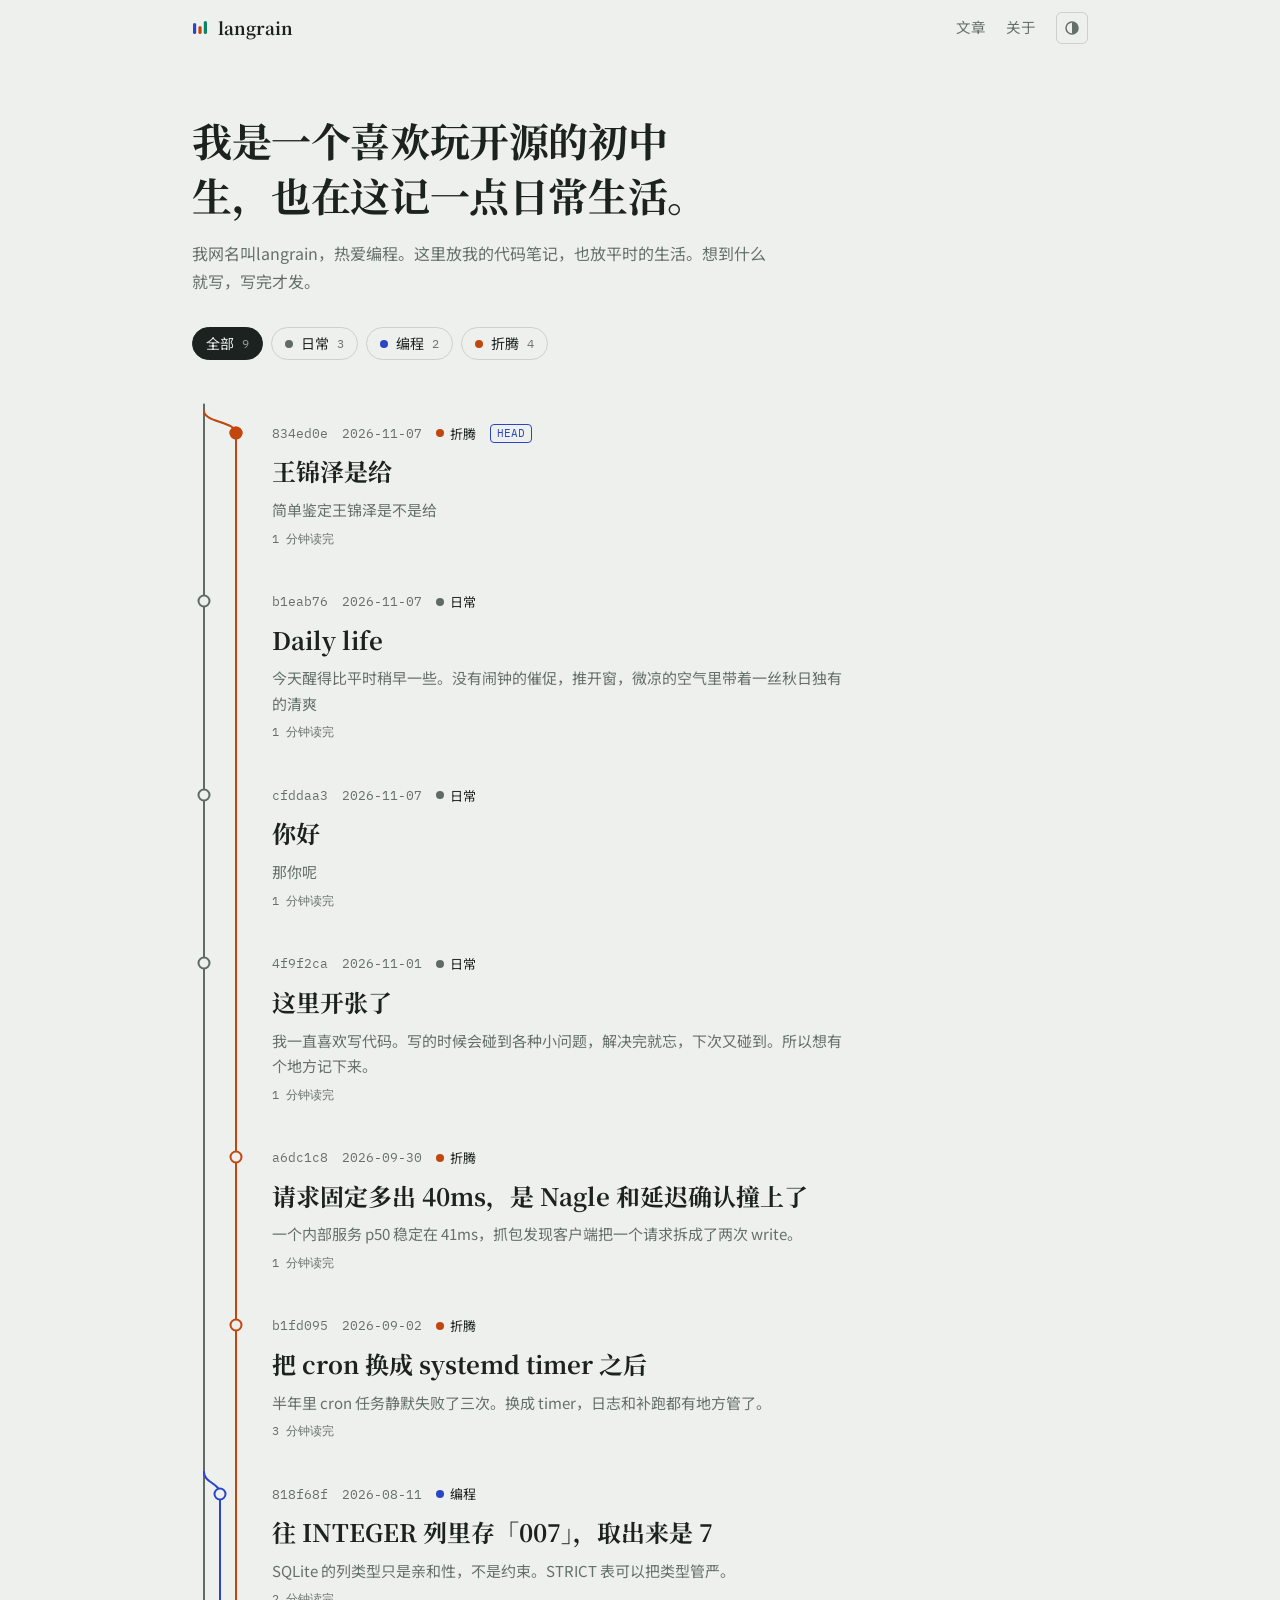
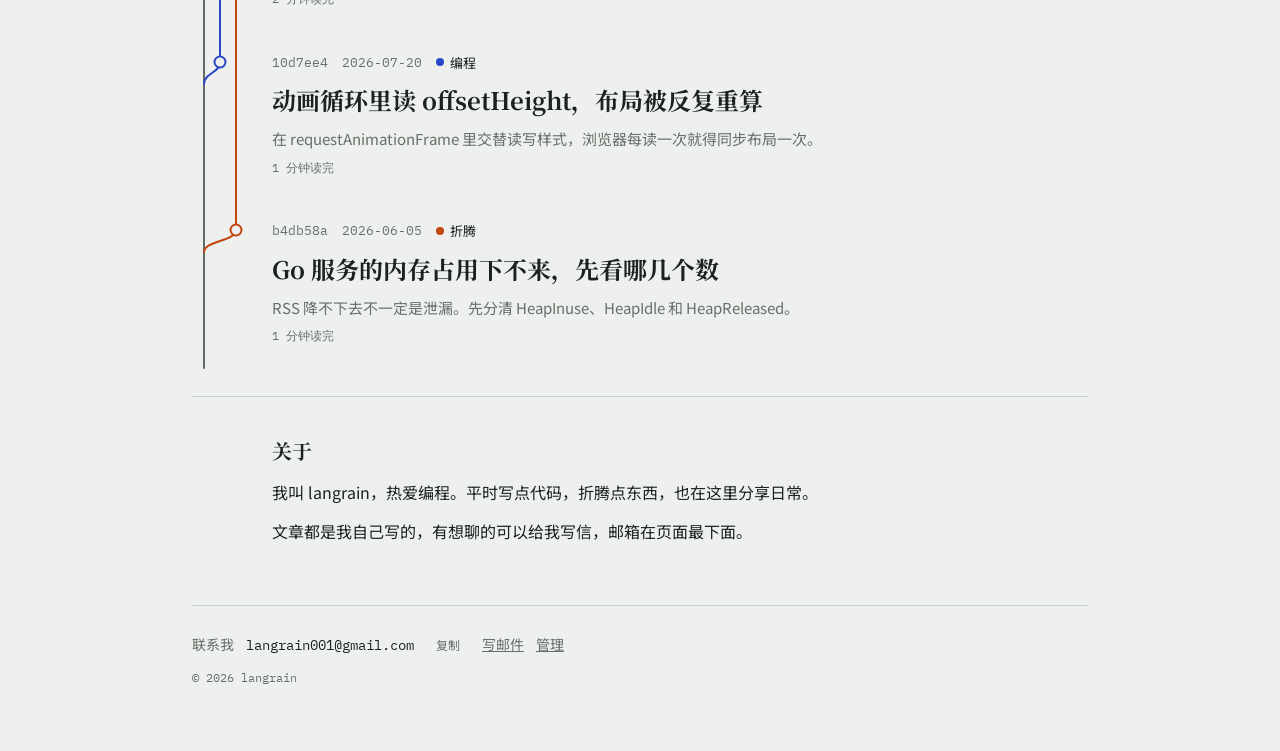
==== commit a9c45e19: "Update index.html" ====
--- a/index.html
+++ b/index.html
@@ -606,8 +606,8 @@
   }).join('');
   var empty = '<li class="empty">还没有文章。<a href="#write" data-edit hidden>写第一篇</a></li>';
   return '<section class="intro">' +
-    '<h1 class="lede">喜欢写代码，也记一点日常。</h1>' +
-    '<p class="sub">我是 langrain，热爱编程。这里放我的代码笔记，也放平时的生活。想到什么就写，写完才发。</p>' +
+    '<h1 class="lede">我是一个喜欢玩开源的初中生，也在这记一点日常生活。</h1>' +
+    '<p class="sub">我网名叫langrain，热爱编程。这里放我的代码笔记，也放平时的生活。想到什么就写，写完才发。</p>' +
     '<div class="chips" role="group" aria-label="按分类筛选">' + chips + '</div></section>' +
     '<section class="log" id="log"><svg id="graph" aria-hidden="true"></svg>' +
     '<ol class="commits" id="commits">' + (POSTS.length ? rows : empty) + '</ol></section>' +
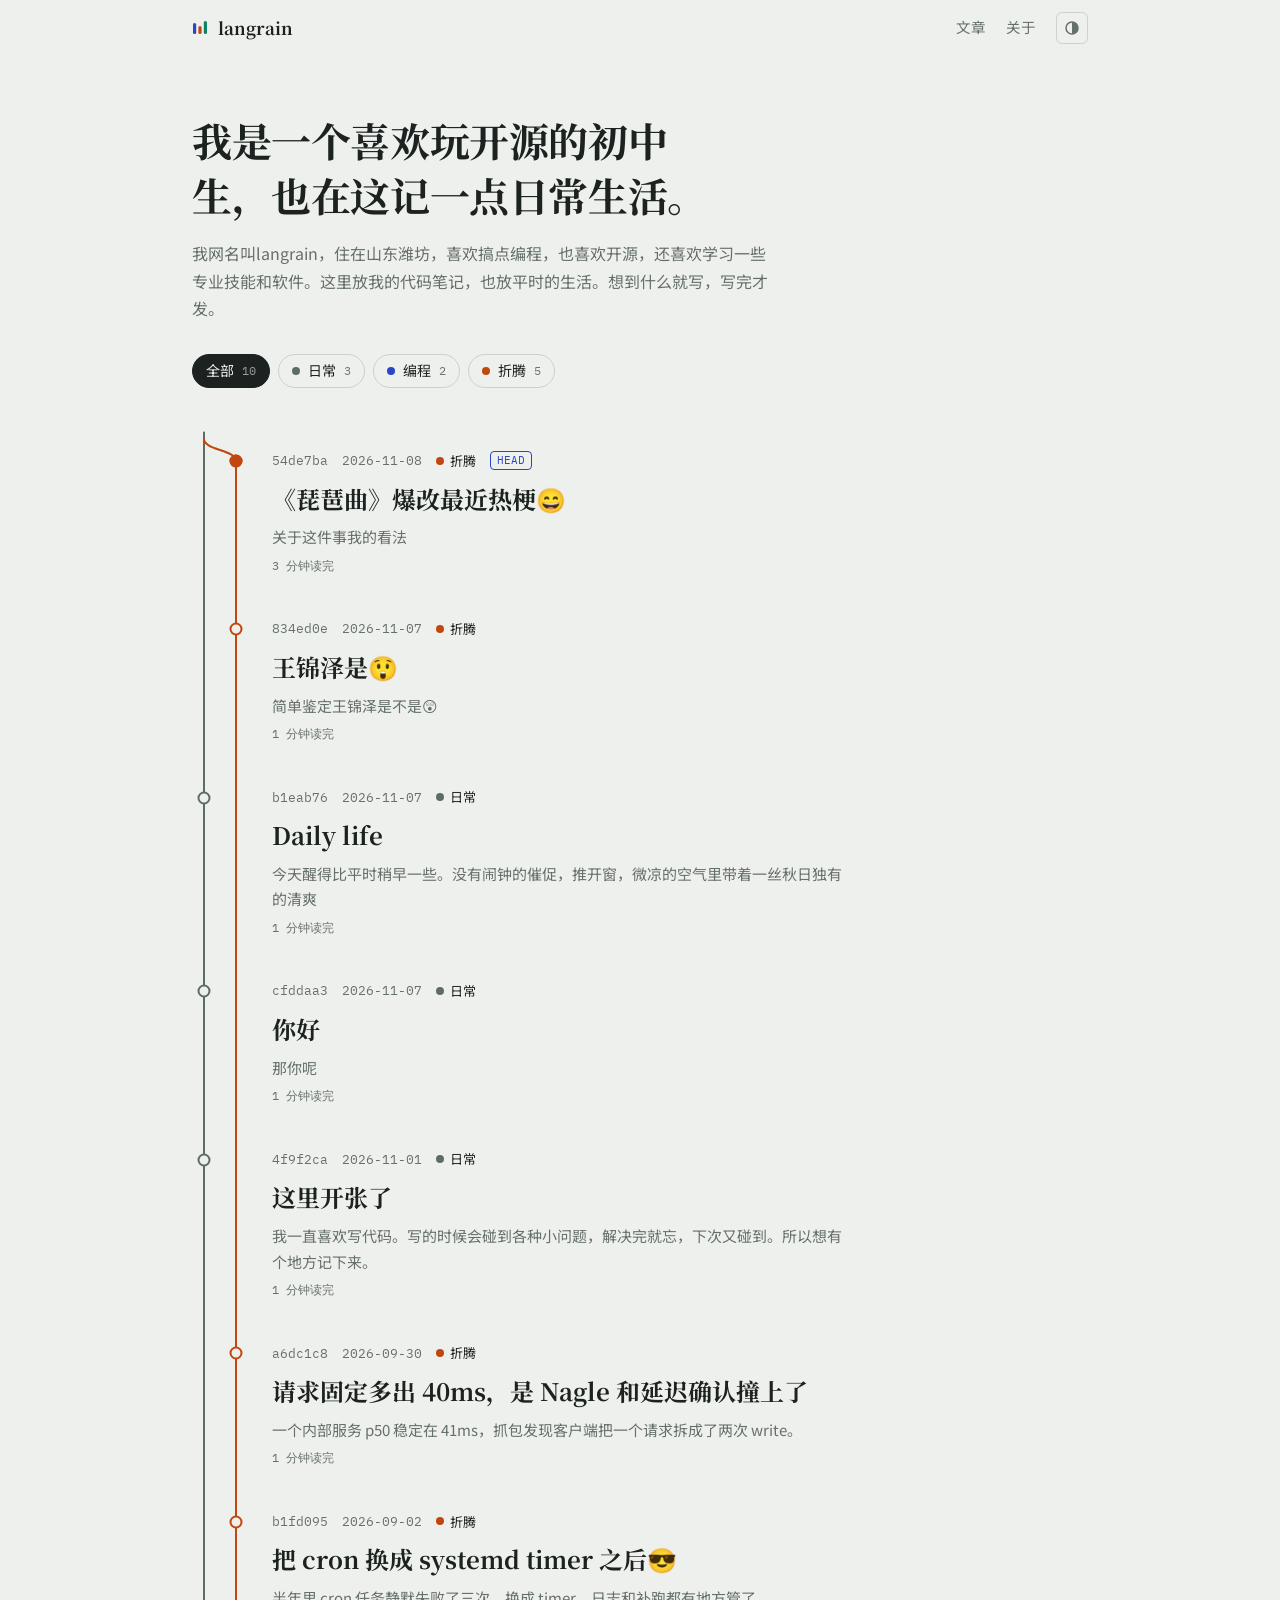
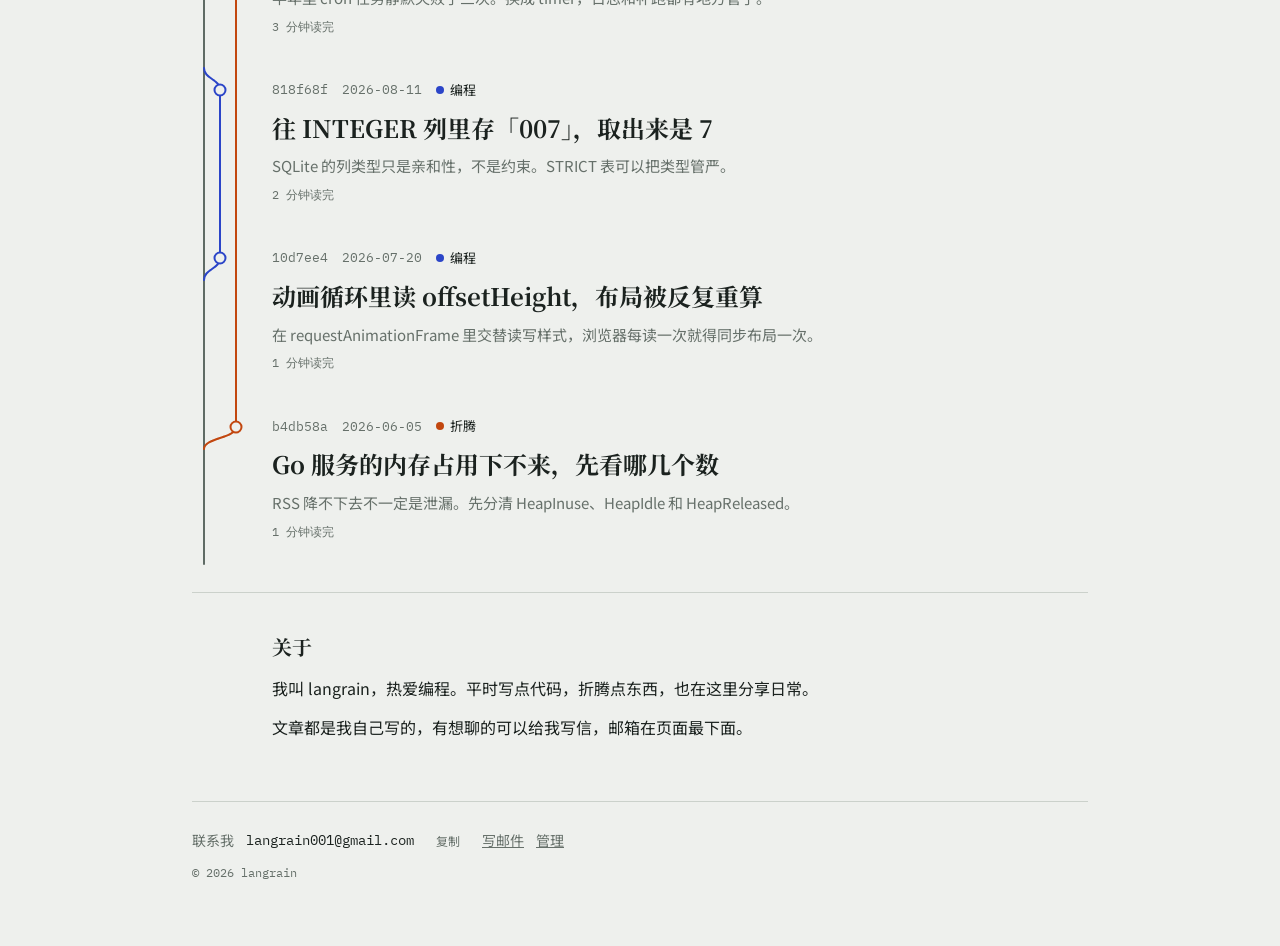
==== commit d7b26055: "Update index.html" ====
--- a/index.html
+++ b/index.html
@@ -607,7 +607,7 @@
   var empty = '<li class="empty">还没有文章。<a href="#write" data-edit hidden>写第一篇</a></li>';
   return '<section class="intro">' +
     '<h1 class="lede">我是一个喜欢玩开源的初中生，也在这记一点日常生活。</h1>' +
-    '<p class="sub">我网名叫langrain，热爱编程。这里放我的代码笔记，也放平时的生活。想到什么就写，写完才发。</p>' +
+    '<p class="sub">我网名叫langrain，住在山东潍坊，喜欢搞点编程，也喜欢开源，还喜欢学习一些专业技能和软件。这里放我的代码笔记，也放平时的生活。想到什么就写，写完才发。</p>' +
     '<div class="chips" role="group" aria-label="按分类筛选">' + chips + '</div></section>' +
     '<section class="log" id="log"><svg id="graph" aria-hidden="true"></svg>' +
     '<ol class="commits" id="commits">' + (POSTS.length ? rows : empty) + '</ol></section>' +
